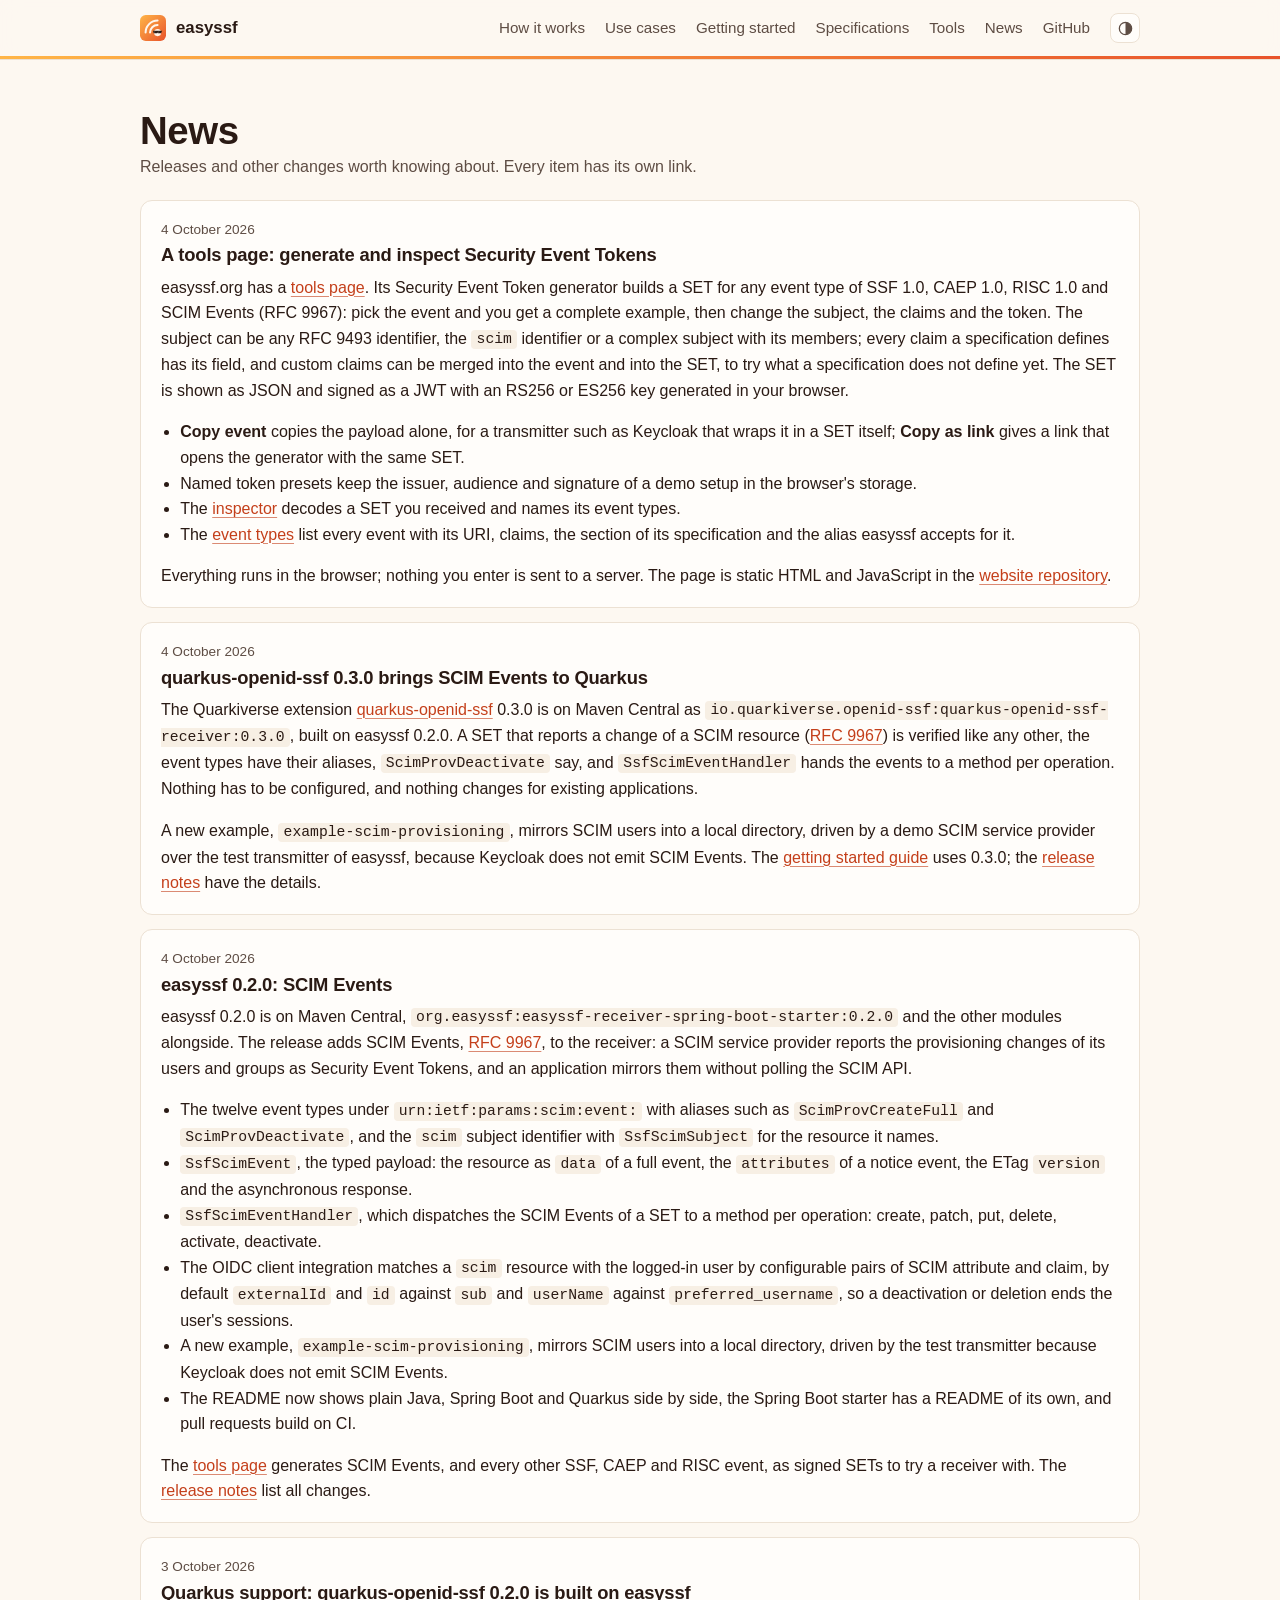
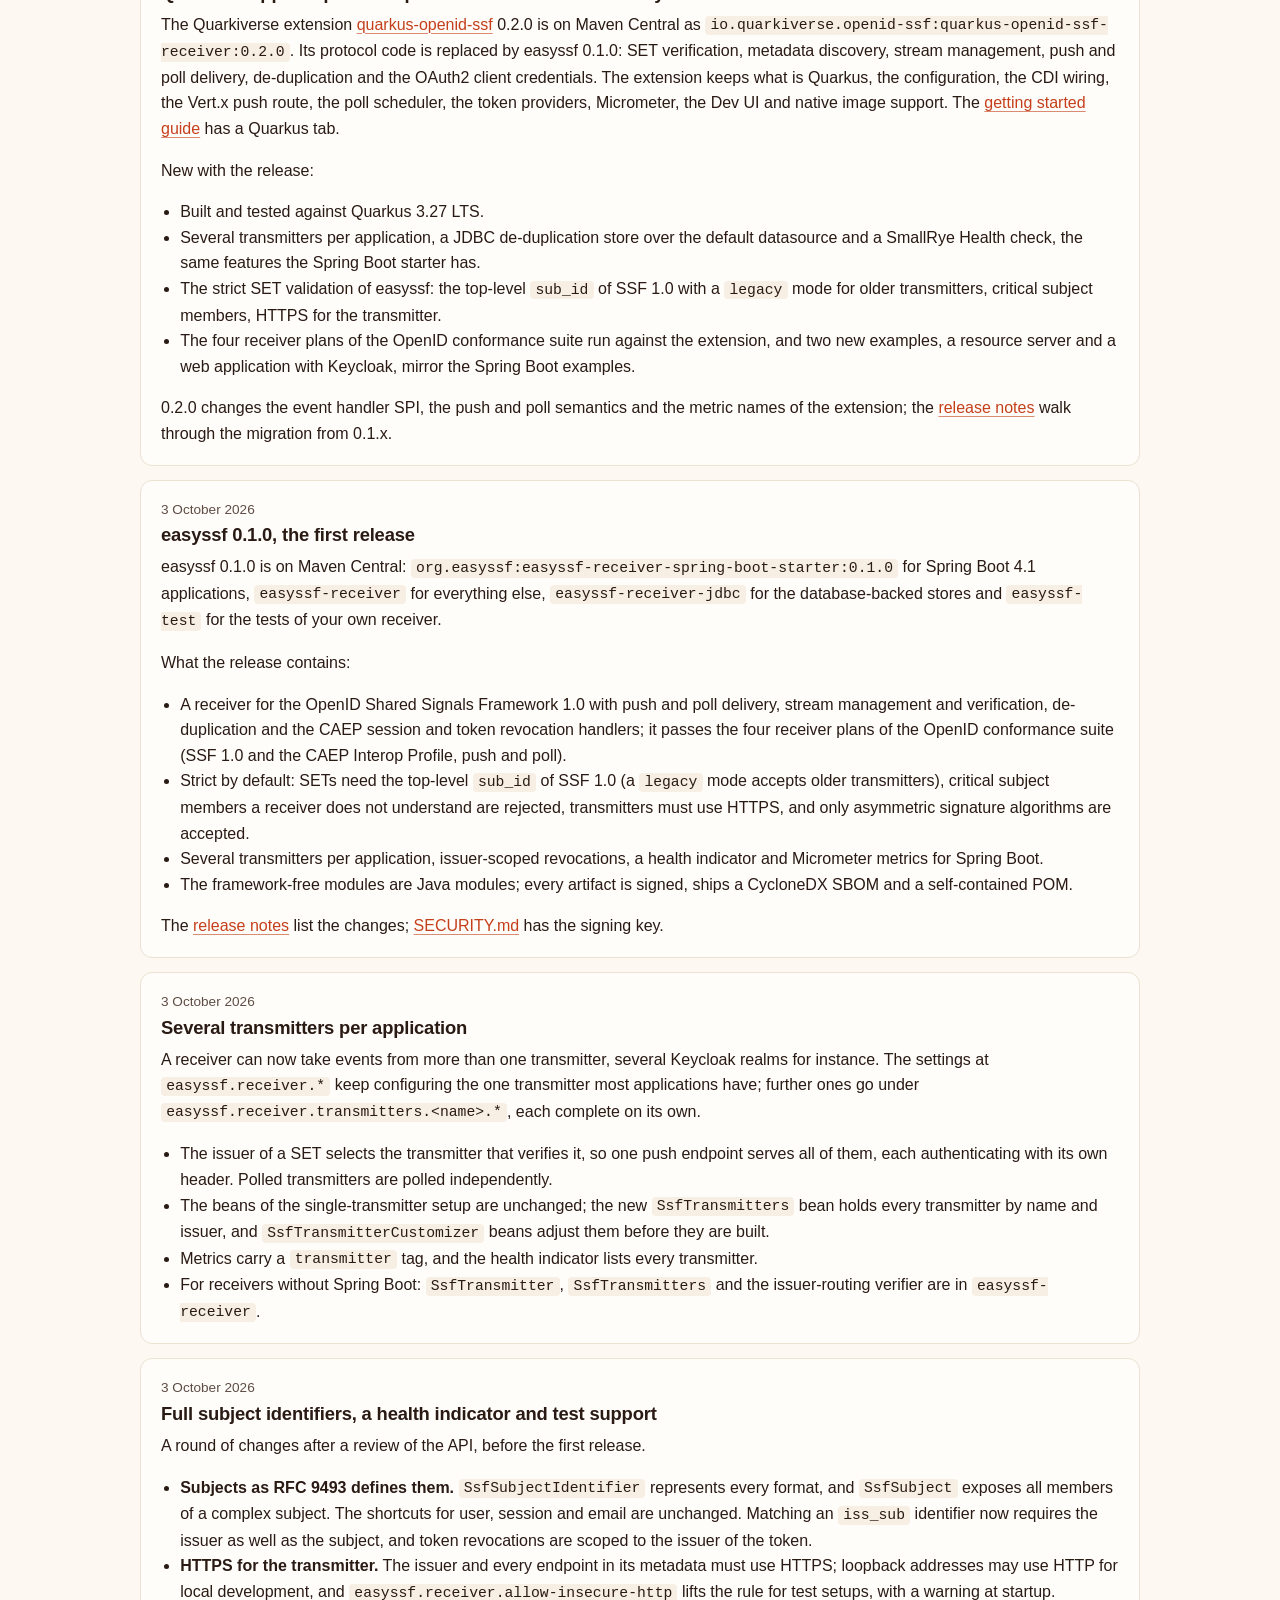
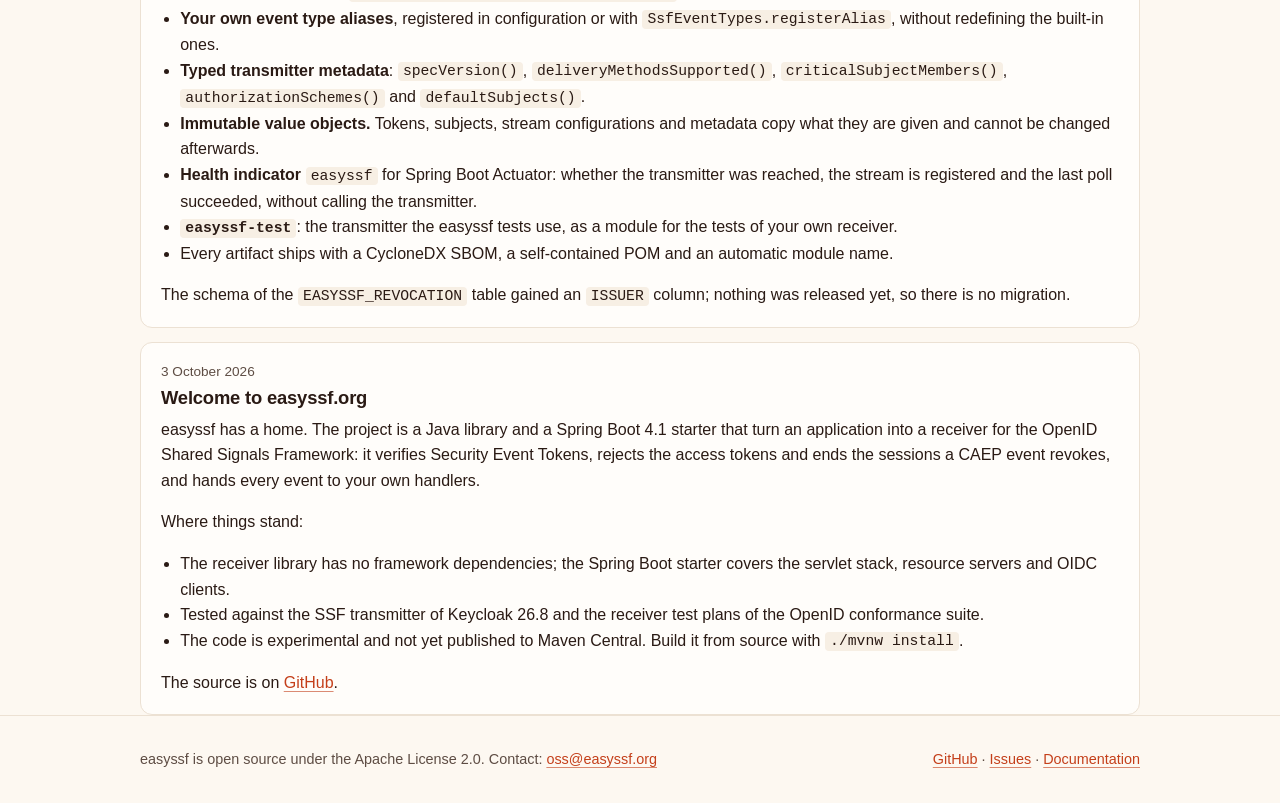
==== news.html @ f4b50479 "Switch to the new logo The logo and the social media card have their sources in img/; the favicon, t" ====
<!doctype html>
<html lang="en">
<head>
<meta charset="utf-8">
<meta name="viewport" content="width=device-width, initial-scale=1, viewport-fit=cover">
<title>News · easyssf</title>
<meta name="description" content="Releases and other news of easyssf, the Shared Signals Framework library for Java.">
<link rel="icon" href="easyssf-icon.svg" type="image/svg+xml">
<link rel="apple-touch-icon" href="apple-touch-icon.png">
<link rel="canonical" href="https://easyssf.org/news.html">
<meta name="robots" content="index, follow">
<meta name="theme-color" content="#fdf8f1" media="(prefers-color-scheme: light)">
<meta name="theme-color" content="#171210" media="(prefers-color-scheme: dark)">
<meta property="og:site_name" content="easyssf">
<meta property="og:title" content="News · easyssf">
<meta property="og:description" content="Releases and other news of easyssf, the Shared Signals Framework library for Java.">
<meta property="og:url" content="https://easyssf.org/news.html">
<meta property="og:type" content="website">
<meta property="og:image" content="https://easyssf.org/og-image.png">
<meta property="og:image:width" content="1200">
<meta property="og:image:height" content="630">
<meta name="twitter:card" content="summary_large_image">
<meta name="twitter:image" content="https://easyssf.org/og-image.png">
<link rel="stylesheet" href="site.css">
<script>/* the chosen theme, before the first paint */try{var t=localStorage.getItem('easyssf.theme');if(t==='light'||t==='dark'){document.documentElement.setAttribute('data-theme',t);}}catch(e){}</script>
</head>
<body>

<header class="site">
  <div class="wrap">
    <a class="brand" href="index.html" aria-label="easyssf">
      <img src="easyssf-icon.svg" alt="" width="26" height="26">
      easyssf
    </a>
    <nav class="top">
      <a href="index.html#how">How it works</a>
      <a href="index.html#usecases" class="hide-xs">Use cases</a>
      <a href="index.html#start" class="hide-xs">Getting started</a>
      <a href="index.html#specs" class="hide-sm">Specifications</a>
      <a href="tools.html">Tools</a>
      <a href="news.html">News</a>
      <a href="https://github.com/easyssf/easyssf">GitHub</a>
      <button type="button" class="theme-toggle" data-theme-toggle aria-label="Theme: follows the system" title="Theme: follows the system">
        <svg class="icon-auto" viewBox="0 0 20 20" aria-hidden="true"><circle cx="10" cy="10" r="7.25" fill="none" stroke="currentColor" stroke-width="1.5"/><path d="M10 2.75a7.25 7.25 0 0 1 0 14.5z" fill="currentColor"/></svg>
        <svg class="icon-sun" viewBox="0 0 20 20" aria-hidden="true"><circle cx="10" cy="10" r="3.75" fill="none" stroke="currentColor" stroke-width="1.5"/><path d="M10 1.5v2.5M10 16v2.5M1.5 10H4M16 10h2.5M4 4l1.8 1.8M14.2 14.2 16 16M4 16l1.8-1.8M14.2 5.8 16 4" fill="none" stroke="currentColor" stroke-width="1.5" stroke-linecap="round"/></svg>
        <svg class="icon-moon" viewBox="0 0 20 20" aria-hidden="true"><path d="M16.5 12.2A7 7 0 0 1 7.8 3.5a7 7 0 1 0 8.7 8.7z" fill="none" stroke="currentColor" stroke-width="1.5" stroke-linejoin="round"/></svg>
      </button>
    </nav>
  </div>
</header>

<main id="top">
  <div class="wrap page-title">
    <h1>News</h1>
    <p class="muted">Releases and other changes worth knowing about. Every item has its own link.</p>
  </div>
  <div class="wrap">
    <div class="news-list" data-news="news.json" data-heading="h2">
      <p class="muted">The news could not be loaded.</p>
    </div>
  </div>
</main>

<footer>
  <div class="wrap">
    <span>easyssf is open source under the Apache License 2.0. Contact: <a href="mailto:oss@easyssf.org">oss@easyssf.org</a></span>
    <span>
      <a href="https://github.com/easyssf/easyssf">GitHub</a> ·
      <a href="https://github.com/easyssf/easyssf/issues">Issues</a> ·
      <a href="https://github.com/easyssf/easyssf#readme">Documentation</a>
    </span>
  </div>
</footer>

<script src="site.js"></script>
<script src="news.js"></script>
</body>
</html>
---- site.css ----
:root {
  color-scheme: light;
  --bg: #fdf8f1;
  --bg-raised: #fffdfa;
  --bg-code: #f7efe4;
  --fg: #2a1a14;
  --fg-muted: #5e4d44;
  --line: #ece1d3;
  --accent: #c43f1a;
  --accent-fg: #ffffff;
  --accent-strong: #c43f1a;
  --accent-strong-fg: #ffffff;
  --accent-soft: #fde8d8;
  --brand-start: #FFB547;
  --brand-end: #E8532B;
  --brand-fg: #2a1a14;
  --warn-soft: #fff0c7;
  --warn-fg: #6b4a00;
  --shadow: 0 1px 2px rgba(42,26,20,.06), 0 8px 24px rgba(42,26,20,.07);
  --code-k: #a4321a;
  --code-s: #1f6f43;
  --code-t: #1f4e8c;
  --code-a: #7a4b00;
  --code-n: #6b2fa0;
}
@media (prefers-color-scheme: dark) {
  :root:not([data-theme="light"]) {
    color-scheme: dark;
    --bg: #171210;
    --bg-raised: #211a16;
    --bg-code: #110d0b;
    --fg: #f4eae0;
    --fg-muted: #c4b5a8;
    --line: #352920;
    --accent: #ffb547;
    --accent-fg: #2a1a14;
  --accent-strong: #c43f1a;
  --accent-strong-fg: #ffffff;
    --accent-soft: #3b2415;
    --brand-start: #FFB547;
    --brand-end: #E8532B;
    --brand-fg: #2a1a14;
    --warn-soft: #3a2a0c;
    --warn-fg: #f5cf7a;
    --shadow: 0 1px 2px rgba(0,0,0,.45), 0 8px 24px rgba(0,0,0,.4);
    --code-k: #ffb547;
    --code-s: #8fd19e;
    --code-t: #8ab4f8;
    --code-a: #f5cf7a;
    --code-n: #c9a0ff;
  }
}
:root[data-theme="dark"] {
  color-scheme: dark;
  --bg: #171210;
  --bg-raised: #211a16;
  --bg-code: #110d0b;
  --fg: #f4eae0;
  --fg-muted: #c4b5a8;
  --line: #352920;
  --accent: #ffb547;
  --accent-fg: #2a1a14;
  --accent-strong: #c43f1a;
  --accent-strong-fg: #ffffff;
  --accent-soft: #3b2415;
  --brand-start: #FFB547;
  --brand-end: #E8532B;
  --brand-fg: #2a1a14;
  --warn-soft: #3a2a0c;
  --warn-fg: #f5cf7a;
  --shadow: 0 1px 2px rgba(0,0,0,.45), 0 8px 24px rgba(0,0,0,.4);
  --code-k: #ffb547;
  --code-s: #8fd19e;
  --code-t: #8ab4f8;
  --code-a: #f5cf7a;
  --code-n: #c9a0ff;
}

* { box-sizing: border-box; }
html { scroll-behavior: smooth; }
body {
  margin: 0;
  background: var(--bg);
  color: var(--fg);
  font: 1rem/1.6 ui-sans-serif, -apple-system, "Segoe UI", Roboto, "Helvetica Neue", Arial, sans-serif;
  -webkit-font-smoothing: antialiased;
}
a { color: var(--accent); text-decoration: none; }
a:hover { text-decoration: underline; }
p a, li a, td a, .note a, footer a { text-decoration: underline; text-decoration-thickness: 1px; text-underline-offset: .18em; text-decoration-color: color-mix(in srgb, var(--accent) 60%, transparent); }
p a:hover, li a:hover, td a:hover, footer a:hover { text-decoration-color: currentColor; }
code, pre { font-family: ui-monospace, SFMono-Regular, Menlo, Consolas, "Liberation Mono", monospace; font-size: .92em; }
code { background: var(--bg-code); padding: .1em .35em; border-radius: 4px; }
pre {
  background: var(--bg-code);
  border: 1px solid var(--line);
  border-radius: 8px;
  padding: 14px 16px;
  overflow-x: auto;
  line-height: 1.5;
  margin: 0;
}
pre code { background: none; padding: 0; font-size: .88rem; }
/* syntax highlighting tokens, see site.js */
.tok-k { color: var(--code-k); font-weight: 600; }
.tok-s { color: var(--code-s); }
.tok-c { color: var(--fg-muted); font-style: italic; }
.tok-t { color: var(--code-t); }
.tok-a, .tok-v { color: var(--code-a); }
.tok-p { color: var(--code-t); }
.tok-n { color: var(--code-n); }
h1, h2, h3 { line-height: 1.2; letter-spacing: -.01em; margin: 0; }
h2 { font-size: 1.6rem; margin-bottom: .75rem; }
h3 { font-size: 1.05rem; margin-bottom: .35rem; }
p { margin: 0 0 1rem; }
.muted { color: var(--fg-muted); }
.wrap { max-width: 1040px; margin: 0 auto; padding-inline: 20px; }
/* wide screens: a wider column for the diagram, tables, code and the tools; prose keeps its measure
   through the max-width in ch of the paragraphs, and from 1800px the type grows a step */
@media (min-width: 1400px) { .wrap { max-width: 1240px; } }
@media (min-width: 1800px) { html { font-size: 17px; } .wrap { max-width: 1360px; } }

/* header */
header.site {
  position: sticky; top: env(safe-area-inset-top, 0px);
  background: color-mix(in srgb, var(--bg) 88%, transparent);
  backdrop-filter: blur(10px);
  border-bottom: 1px solid var(--line);
  z-index: 10;
}
header.site::after {
  content: ""; display: block; height: 3px;
  background: linear-gradient(90deg, var(--brand-start), var(--brand-end));
}
header.site .wrap { display: flex; align-items: center; justify-content: space-between; gap: 16px; height: 56px; }
.brand { display: flex; align-items: center; gap: 10px; font-weight: 700; color: var(--fg); font-size: 1.05rem; }
.brand:hover { text-decoration: none; }
.brand img { width: 26px; height: 26px; }
nav.top { display: flex; gap: 20px; font-size: .95rem; }
nav.top a { color: var(--fg-muted); white-space: nowrap; }
nav.top a:hover { color: var(--fg); text-decoration: none; }
/* below 780px the links no longer fit next to the brand: the header wraps into two rows */
@media (max-width: 780px) {
  header.site .wrap { height: auto; flex-wrap: wrap; padding-block: 10px; row-gap: 6px; }
  nav.top { gap: 14px; font-size: .9rem; flex-wrap: wrap; }
}
@media (max-width: 640px) { nav.top a.hide-sm { display: none; } }
nav.top { align-items: center; }
.theme-toggle {
  appearance: none; display: inline-flex; align-items: center; justify-content: center;
  width: 30px; height: 30px; padding: 0; border-radius: 8px; cursor: pointer;
  border: 1px solid var(--line); background: var(--bg-raised); color: var(--fg-muted);
}
.theme-toggle:hover { color: var(--fg); border-color: var(--fg-muted); }
.theme-toggle:focus-visible { outline: 2px solid var(--accent); outline-offset: 2px; }
.theme-toggle svg { width: 17px; height: 17px; display: none; }
.theme-toggle .icon-auto { display: block; }
:root[data-theme="light"] .theme-toggle .icon-auto, :root[data-theme="dark"] .theme-toggle .icon-auto { display: none; }
:root[data-theme="light"] .theme-toggle .icon-sun { display: block; }
:root[data-theme="dark"] .theme-toggle .icon-moon { display: block; }
@media (max-width: 480px) { nav.top a.hide-xs { display: none; } }

/* hero */
.hero { padding-block: 72px 56px; display: grid; grid-template-columns: minmax(0, 1fr); gap: 40px; align-items: center; }
@media (min-width: 900px) { .hero { grid-template-columns: minmax(0, 1fr) 360px; } }
@media (min-width: 1400px) { .hero { grid-template-columns: minmax(0, 1fr) 440px; gap: 64px; } }
.hero-art { display: none; }
@media (min-width: 900px) { .hero-art { display: block; } }
.hero-art svg { display: block; width: 100%; height: auto; overflow: visible; font-family: inherit; }
.hero-art .node rect { fill: var(--bg-raised); stroke: var(--line); stroke-width: 1.2; }
.hero-art .node.receiver rect { fill: var(--accent-soft); stroke: var(--accent); }
.hero-art text { fill: var(--fg); font-size: 12px; text-anchor: middle; }
.hero-art text.title { font-weight: 700; }
.hero-art text.small { fill: var(--fg-muted); font-size: 10px; }
.hero-art .wire { fill: none; stroke: var(--line); stroke-width: 1.4; }
.hero-art .ring { fill: none; stroke: var(--accent); stroke-width: 1.2; opacity: 0; transform-box: fill-box; transform-origin: center; }
.hero-art .token { fill: var(--accent); offset-rotate: 0deg; opacity: .9; offset-distance: 50%; }
.hero-art .token.in { offset-path: path("M112,140 L152,140"); }
.hero-art .token.out-1 { offset-path: path("M248,140 C266,140 266,46 284,46"); }
.hero-art .token.out-2 { offset-path: path("M248,140 L284,140"); }
.hero-art .token.out-3 { offset-path: path("M248,140 C266,140 266,234 284,234"); }
/* one signal every four seconds: rings leave the transmitter, a token travels to the receiver,
   which lights up and hands it on to the three targets */
@keyframes hero-ring { 0% { transform: scale(.4); opacity: .55; } 70% { opacity: 0; } 100% { transform: scale(1.5); opacity: 0; } }
@keyframes hero-travel { 0% { offset-distance: 0%; opacity: 0; } 8% { opacity: .9; } 40% { offset-distance: 100%; opacity: .9; } 46%, 100% { offset-distance: 100%; opacity: 0; } }
@keyframes hero-receive { 0%, 36% { stroke-width: 1.2; filter: none; } 46% { stroke-width: 2.2; filter: drop-shadow(0 0 6px var(--accent)); } 70%, 100% { stroke-width: 1.2; filter: none; } }
.hero-art .ring { animation: hero-ring 4s ease-out infinite; }
.hero-art .ring:nth-child(2) { animation-delay: .5s; }
.hero-art .ring:nth-child(3) { animation-delay: 1s; }
.hero-art .token.in { animation: hero-travel 4s ease-in-out infinite; animation-delay: .6s; }
.hero-art .token.out { animation: hero-travel 4s ease-in-out infinite; animation-delay: 2.4s; }
.hero-art .token.out-2 { animation-delay: 2.5s; }
.hero-art .token.out-3 { animation-delay: 2.6s; }
.hero-art .node.receiver rect { animation: hero-receive 4s ease-in-out infinite; animation-delay: .6s; }
/* no motion when the user asked for none: the picture stays, the tokens rest mid-way */
@media (prefers-reduced-motion: reduce) {
  .hero-art .ring, .hero-art .token.in, .hero-art .token.out, .hero-art .node.receiver rect { animation: none; }
  .hero-art .ring { opacity: .25; transform: scale(1); }
  .hero-art .ring:nth-child(2) { transform: scale(.75); }
  .hero-art .ring:nth-child(3) { display: none; }
}
.hero h1 { font-size: clamp(2rem, 5vw, 3rem); max-width: 26ch; }
.hero .lead { font-size: 1.2rem; max-width: 60ch; color: var(--fg-muted); margin-top: 18px; }
.badges { display: flex; flex-wrap: wrap; gap: 8px; margin-top: 18px; }
.badge { font-size: .8rem; padding: 3px 10px; border-radius: 999px; background: var(--accent-soft); color: var(--fg); border: 1px solid transparent; }
.badge.warn { background: var(--accent-strong); color: var(--accent-strong-fg); font-weight: 600; }
.cta { display: flex; flex-wrap: wrap; gap: 12px; margin-top: 28px; }
.btn {
  display: inline-flex; align-items: center; gap: 8px;
  padding: 10px 18px; border-radius: 8px; font-weight: 600; font-size: .95rem;
  border: 1px solid var(--line); background: var(--bg-raised); color: var(--fg);
}
.btn:hover { text-decoration: none; border-color: var(--fg-muted); }
.btn.primary { background: var(--accent-strong); color: var(--accent-strong-fg); border-color: var(--accent-strong); }
.btn.primary:hover { filter: brightness(1.07); }
.btn svg { width: 18px; height: 18px; }

/* --header-h is the height of the sticky header, kept current by site.js, so that a link to a
   section lands below the header whether it is one row or two */
section { padding-block: 48px; border-top: 1px solid var(--line); scroll-margin-top: var(--header-h, 56px); }
article.news { scroll-margin-top: calc(var(--header-h, 56px) + 16px); }
section:first-of-type { border-top: 0; }

/* diagram */
.diagram { margin-top: 20px; background: var(--bg-raised); border: 1px solid var(--line); border-radius: 12px; padding: 20px; box-shadow: var(--shadow); overflow-x: auto; }
.diagram svg { display: block; width: 100%; min-width: 640px; max-width: 1100px; margin-inline: auto; height: auto; font-family: inherit; }
.diagram .box { fill: var(--bg); stroke: var(--line); stroke-width: 1.2; }
.diagram .box.accent { fill: var(--accent-soft); stroke: var(--accent); }
.diagram .box.app { fill: var(--bg-raised); stroke: var(--fg-muted); stroke-dasharray: 6 4; }
.diagram text { fill: var(--fg); font-size: 13px; }
.diagram text.small { fill: var(--fg-muted); font-size: 11.5px; }
.diagram text.title { font-weight: 700; font-size: 14px; }
/* the arrowheads are referenced by attributes in the SVG itself: a url(#id) in an external stylesheet
   is not resolved against the page by every browser */
.diagram .arrow { stroke: var(--fg-muted); stroke-width: 1.4; fill: none; }
.diagram .arrow.accent { stroke: var(--accent); }
.diagram marker path { fill: var(--fg-muted); }
.diagram marker path.accent { fill: var(--accent); }
.diagram .cycle { fill: none; stroke: var(--fg-muted); stroke-width: 1.4; }
.diagram .set rect { fill: var(--bg-raised); stroke: var(--accent); stroke-width: 1.2; }
.diagram .set text { font-size: 11px; font-weight: 700; fill: var(--accent); }
.diagram .set .seal { fill: none; stroke: var(--accent); stroke-width: 1.2; stroke-linecap: round; }

/* use cases: a small diagram per card, drawn like the main one */
.grid.usecases { grid-template-columns: repeat(auto-fit, minmax(min(420px, 100%), 1fr)); }
.usecase svg { display: block; width: 100%; max-width: 460px; height: auto; margin: 12px auto 14px; font-family: inherit; overflow: visible; }
.usecase .box { fill: var(--bg); stroke: var(--line); stroke-width: 1.2; }
.usecase .box.accent { fill: var(--accent-soft); stroke: var(--accent); }
.usecase text { fill: var(--fg); font-size: 12px; text-anchor: middle; }
.usecase text.title { font-weight: 700; }
.usecase text.small { fill: var(--fg-muted); font-size: 10.5px; }
.usecase .arrow { fill: none; stroke: var(--fg-muted); stroke-width: 1.4; }
.usecase .arrow.accent { stroke: var(--accent); }
.usecase p { margin-bottom: 10px; }
.usecase .examples-links { margin: 0; font-size: .9rem; }

/* grids and cards */
.grid { display: grid; gap: 16px; grid-template-columns: repeat(auto-fit, minmax(260px, 1fr)); margin-top: 20px; }
.grid > *, .two > * { min-width: 0; }
.card { background: var(--bg-raised); border: 1px solid var(--line); border-radius: 12px; padding: 18px 20px; }
.card p { margin: 0; color: var(--fg-muted); font-size: .95rem; }
.card .rfc { display: inline-block; font-size: .75rem; color: var(--fg-muted); margin-left: 6px; font-weight: 400; }

.two { display: grid; gap: 20px; grid-template-columns: 1fr 1fr; margin-top: 20px; }
@media (max-width: 760px) { .two { grid-template-columns: 1fr; } }
.step { counter-increment: step; }
.step h3::before { content: counter(step) ". "; color: var(--accent); }
.steps { counter-reset: step; }

table { width: 100%; min-width: 680px; border-collapse: collapse; margin-top: 20px; font-size: .95rem; }
th, td { text-align: left; padding: 10px 12px; border-bottom: 1px solid var(--line); vertical-align: top; }
th { font-weight: 600; color: var(--fg-muted); font-size: .85rem; text-transform: uppercase; letter-spacing: .04em; }
td code { white-space: nowrap; }
th:nth-child(2), td:nth-child(2) { min-width: 34ch; }
.table-wrap { overflow-x: auto; }

.note { background: var(--warn-soft); color: var(--warn-fg); border-radius: 8px; padding: 12px 16px; font-size: .95rem; margin-top: 16px; }
.note a { color: inherit; text-decoration: underline; }

footer { border-top: 1px solid var(--line); padding-block: 32px; color: var(--fg-muted); font-size: .9rem; }
footer .wrap { display: flex; flex-wrap: wrap; gap: 12px 28px; justify-content: space-between; }

/* news */
.news-list { display: grid; gap: 14px; margin-top: 20px; }
article.news { background: var(--bg-raised); border: 1px solid var(--line); border-radius: 12px; padding: 18px 20px; }
article.news time { display: block; font-size: .85rem; color: var(--fg-muted); margin-bottom: 4px; }
article.news h2, article.news h3 { font-size: 1.15rem; margin-bottom: .5rem; }
article.news h2 a, article.news h3 a { color: inherit; }
article.news h2 a:hover, article.news h3 a:hover { color: var(--accent); text-decoration: none; }
article.news .body > :last-child { margin-bottom: 0; }
article.news .body ul { padding-left: 1.2rem; margin: 0 0 1rem; }
article.news .body pre { margin: 0 0 1rem; }
.news-more { margin-top: 16px; }
.page-title { padding-block: 48px 0; }
.page-title h1 { font-size: clamp(1.8rem, 4vw, 2.4rem); }
.page-title .note { margin-top: 4px; }

/* framework switch of the getting started section */
.switch { display: inline-flex; gap: 4px; padding: 4px; margin: 4px 0 20px; background: var(--bg-code); border: 1px solid var(--line); border-radius: 10px; }
.switch [role="tab"] {
  appearance: none; border: 0; cursor: pointer;
  padding: 7px 16px; border-radius: 7px;
  background: transparent; color: var(--fg-muted);
  font: inherit; font-size: .95rem; font-weight: 600;
}
.switch [role="tab"]:hover { color: var(--fg); }
.switch [role="tab"][aria-selected="true"] { background: var(--bg-raised); color: var(--fg); box-shadow: 0 1px 2px rgba(42,26,20,.12); }
.switch [role="tab"]:focus-visible { outline: 2px solid var(--accent); outline-offset: 2px; }
.framework > .muted:first-child { margin-bottom: 0; }
.framework .two { margin-top: 16px; }
.examples { margin: 0; padding-left: 1.2rem; color: var(--fg-muted); font-size: .95rem; }
.examples li { margin-bottom: 4px; }

/* tools page: the SET generator and inspector */
.tool { display: grid; gap: 12px; grid-template-columns: minmax(280px, var(--form-w, 1fr)) 14px minmax(320px, 1fr); margin-top: 20px; align-items: start; }
@media (max-width: 900px) { .tool { grid-template-columns: 1fr; gap: 24px; } .tool-splitter { display: none; } }
/* the divider between form and output: drag it, or focus it and use the arrow keys */
.tool-splitter { align-self: stretch; cursor: col-resize; border-radius: 7px; position: relative; touch-action: none; }
.tool-splitter::before { content: ""; position: absolute; top: 0; bottom: 0; left: 6px; width: 2px; border-radius: 1px; background: var(--line); transition: background .15s; }
.tool-splitter:hover::before, .tool-splitter.dragging::before, .tool-splitter:focus-visible::before { background: var(--accent); }
.tool-splitter:focus-visible { outline: none; }
.tool.dragging, .tool.dragging * { user-select: none; cursor: col-resize; }
.tool-output { position: sticky; top: 72px; }
@media (max-width: 900px) { .tool-output { position: static; } }
.tool fieldset { border: 1px solid var(--line); border-radius: 12px; background: var(--bg-raised); padding: 14px 18px 18px; margin: 0 0 16px; min-width: 0; }
.tool legend { font-weight: 700; padding: 0 6px; font-size: 1.05rem; }
.tool .switch { margin: 2px 0 14px; }
.field { margin-top: 12px; min-width: 0; }
.field > label, .field > .label { display: block; font-size: .85rem; font-weight: 600; color: var(--fg-muted); margin-bottom: 4px; }
.field .req { color: var(--accent); margin-left: 2px; }
.field .hint { display: block; font-size: .8rem; color: var(--fg-muted); margin-top: 4px; }
.field .hint code { font-size: .85em; }
.field-row { display: grid; gap: 12px; grid-template-columns: 1fr 1fr; }
@media (max-width: 520px) { .field-row { grid-template-columns: 1fr; } }
.field input[type="text"], .field input[type="number"], .field select, .field textarea {
  width: 100%; padding: 7px 10px; border-radius: 6px; border: 1px solid var(--line);
  background: var(--bg); color: var(--fg); font: inherit; font-size: .95rem;
}
.field textarea, .field input.mono { font-family: ui-monospace, SFMono-Regular, Menlo, Consolas, "Liberation Mono", monospace; font-size: .85rem; }
.field textarea { min-height: 7em; resize: vertical; line-height: 1.45; }
.field input:focus-visible, .field select:focus-visible, .field textarea:focus-visible, .tool button:focus-visible { outline: 2px solid var(--accent); outline-offset: 1px; }
.field .with-btn { display: flex; gap: 8px; }
.field .with-btn > :first-child { flex: 1; min-width: 0; }
.field.check label { display: flex; align-items: center; gap: 8px; font-weight: 500; color: var(--fg); font-size: .95rem; cursor: pointer; }
.field.check input { accent-color: var(--accent-strong); width: 16px; height: 16px; margin: 0; }
.field.invalid input, .field.invalid select, .field.invalid textarea { border-color: var(--accent-strong); }
.btn.small { padding: 6px 12px; font-size: .85rem; font-weight: 600; cursor: pointer; font-family: inherit; }
.member { border-top: 1px dashed var(--line); padding-top: 10px; margin-top: 12px; }
.member .field.check { margin-top: 0; }
.member-fields { padding-left: 24px; }
.event-info { font-size: .9rem; color: var(--fg-muted); margin: 8px 0 0; }
.event-info code { font-size: .85em; }

.out-panel { position: relative; }
/* the output panes start at most 60vh tall and can be dragged taller or shorter by their corner */
.out-panel pre { min-height: 8em; max-height: 85vh; height: auto; overflow: auto; resize: vertical; white-space: pre-wrap; overflow-wrap: anywhere; }
.out-panel pre code { white-space: inherit; }
.out-panel .copy { position: absolute; top: 8px; right: 8px; display: flex; gap: 6px; }
.out-panel button[data-copied] { color: var(--accent); border-color: var(--accent); }
.out-panel .after { font-size: .9rem; color: var(--fg-muted); margin-top: 12px; }
.out-panel .after > :last-child { margin-bottom: 0; }
.out-panel details { margin-top: 12px; }
.out-panel summary { cursor: pointer; font-size: .9rem; color: var(--fg-muted); }
.out-panel details pre { margin-top: 8px; }
.tool .note { margin-top: 0; margin-bottom: 16px; }
.tool .note:empty { display: none; }
.tool .note ul { margin: 0; padding-left: 1.2rem; }
.tool-actions { display: flex; flex-wrap: wrap; gap: 8px; margin-top: 4px; margin-bottom: 16px; }
.jwt .h { color: var(--accent-strong); }
.jwt .p { color: var(--accent); }
:root[data-theme="dark"] .jwt .h { color: #ff8a65; }
@media (prefers-color-scheme: dark) { :root:not([data-theme="light"]) .jwt .h { color: #ff8a65; } }
.summary { margin: 0 0 12px; display: grid; grid-template-columns: max-content 1fr; gap: 4px 14px; font-size: .92rem; }
.summary dt { color: var(--fg-muted); font-weight: 600; }
.summary dd { margin: 0; min-width: 0; overflow-wrap: anywhere; }
.summary dd code { font-size: .85em; }
/* the event type listing */
.event-profile { margin-top: 32px; }
.event-profile:first-child { margin-top: 20px; }
.event-profile h3 { font-size: 1.25rem; margin-bottom: .5rem; }
.event-profile h3 .rfc { display: inline-block; font-size: .8rem; font-weight: 400; margin-left: 10px; }
.event-profile > p { max-width: 70ch; }
.claims { margin: 0 0 12px; padding-left: 1.2rem; font-size: .92rem; }
.claims li { margin-bottom: 4px; }
.claims li > code { font-weight: 600; }
.req-badge { display: inline-block; font-size: .7rem; text-transform: uppercase; letter-spacing: .04em; color: var(--fg-muted); border: 1px solid var(--line); border-radius: 999px; padding: 0 7px; margin-left: 6px; vertical-align: middle; }
.req-badge.required { color: var(--accent-strong); border-color: color-mix(in srgb, var(--accent-strong) 50%, transparent); }
.claims .values { color: var(--fg-muted); }
details.event { background: var(--bg-raised); border: 1px solid var(--line); border-radius: 12px; margin-top: 10px; }
details.event summary { display: flex; flex-wrap: wrap; align-items: baseline; gap: 6px 12px; padding: 12px 18px; cursor: pointer; list-style: none; }
details.event summary::-webkit-details-marker { display: none; }
details.event summary::before { content: "+"; color: var(--accent); font-weight: 700; width: 1em; }
details.event[open] summary::before { content: "\2212"; }
details.event summary .title { font-weight: 700; font-size: 1.05rem; }
details.event summary .alias { font-size: .8rem; color: var(--fg-muted); }
details.event summary .spec { margin-left: auto; font-size: .85rem; color: var(--fg-muted); }
details.event summary .since { font-size: .75rem; font-weight: 600; color: var(--accent-strong); border: 1px solid color-mix(in srgb, var(--accent-strong) 50%, transparent); border-radius: 999px; padding: 0 8px; }
details.event summary:hover .title { color: var(--accent); }
details.event summary:focus-visible { outline: 2px solid var(--accent); outline-offset: -2px; border-radius: 12px; }
.event-body { padding: 0 18px 16px 18px; font-size: .95rem; border-top: 1px dashed var(--line); margin-top: 0; }
.event-body > p { margin: 12px 0 0; }
.event-body p.label { color: var(--fg-muted); font-size: .9rem; margin-bottom: 4px; }
.event-body .claims { margin-top: 4px; }
.event-body code { overflow-wrap: anywhere; }
.event-body .actions { margin-top: 14px; }
.tool details.extra { margin-top: 14px; }
.tool details.extra summary { cursor: pointer; font-size: .9rem; color: var(--fg-muted); font-weight: 600; }
.tool details.extra .field { margin-top: 8px; }

/* the tool switcher of the tools page */
.tools-switch { margin: 20px 0 0; scroll-margin-top: calc(var(--header-h, 56px) + 16px); }
.tools-switch [role="tab"] { padding: 9px 20px; font-size: 1rem; }
@media (max-width: 640px) { .tools-switch { display: flex; flex-wrap: wrap; } .tools-switch [role="tab"] { flex: 1 1 auto; padding: 8px 12px; font-size: .9rem; } }
section.tool-panel { border-top: 0; padding-top: 36px; }
.preset-bar { display: grid; gap: 12px; grid-template-columns: 1fr 1fr; padding-bottom: 12px; border-bottom: 1px dashed var(--line); }
@media (max-width: 520px) { .preset-bar { grid-template-columns: 1fr; } }
.preset-bar + .hint { padding-bottom: 4px; }
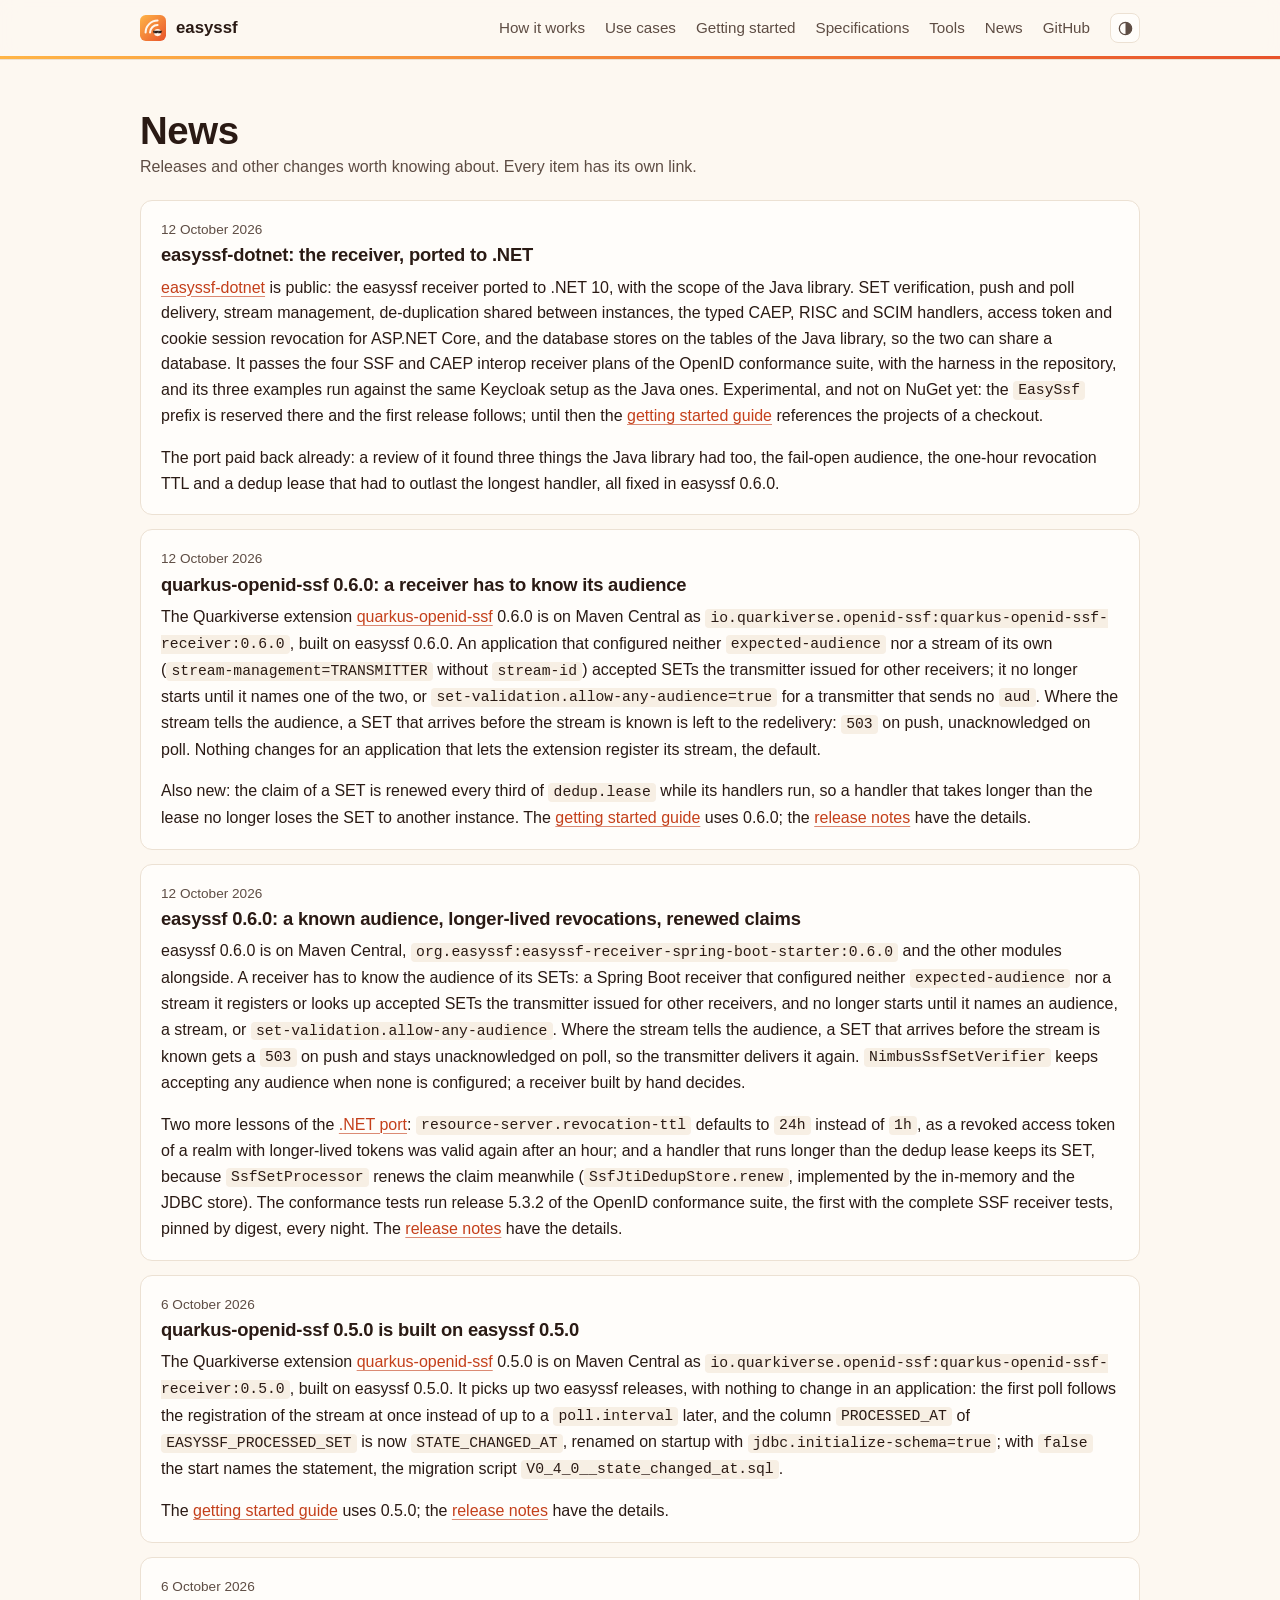
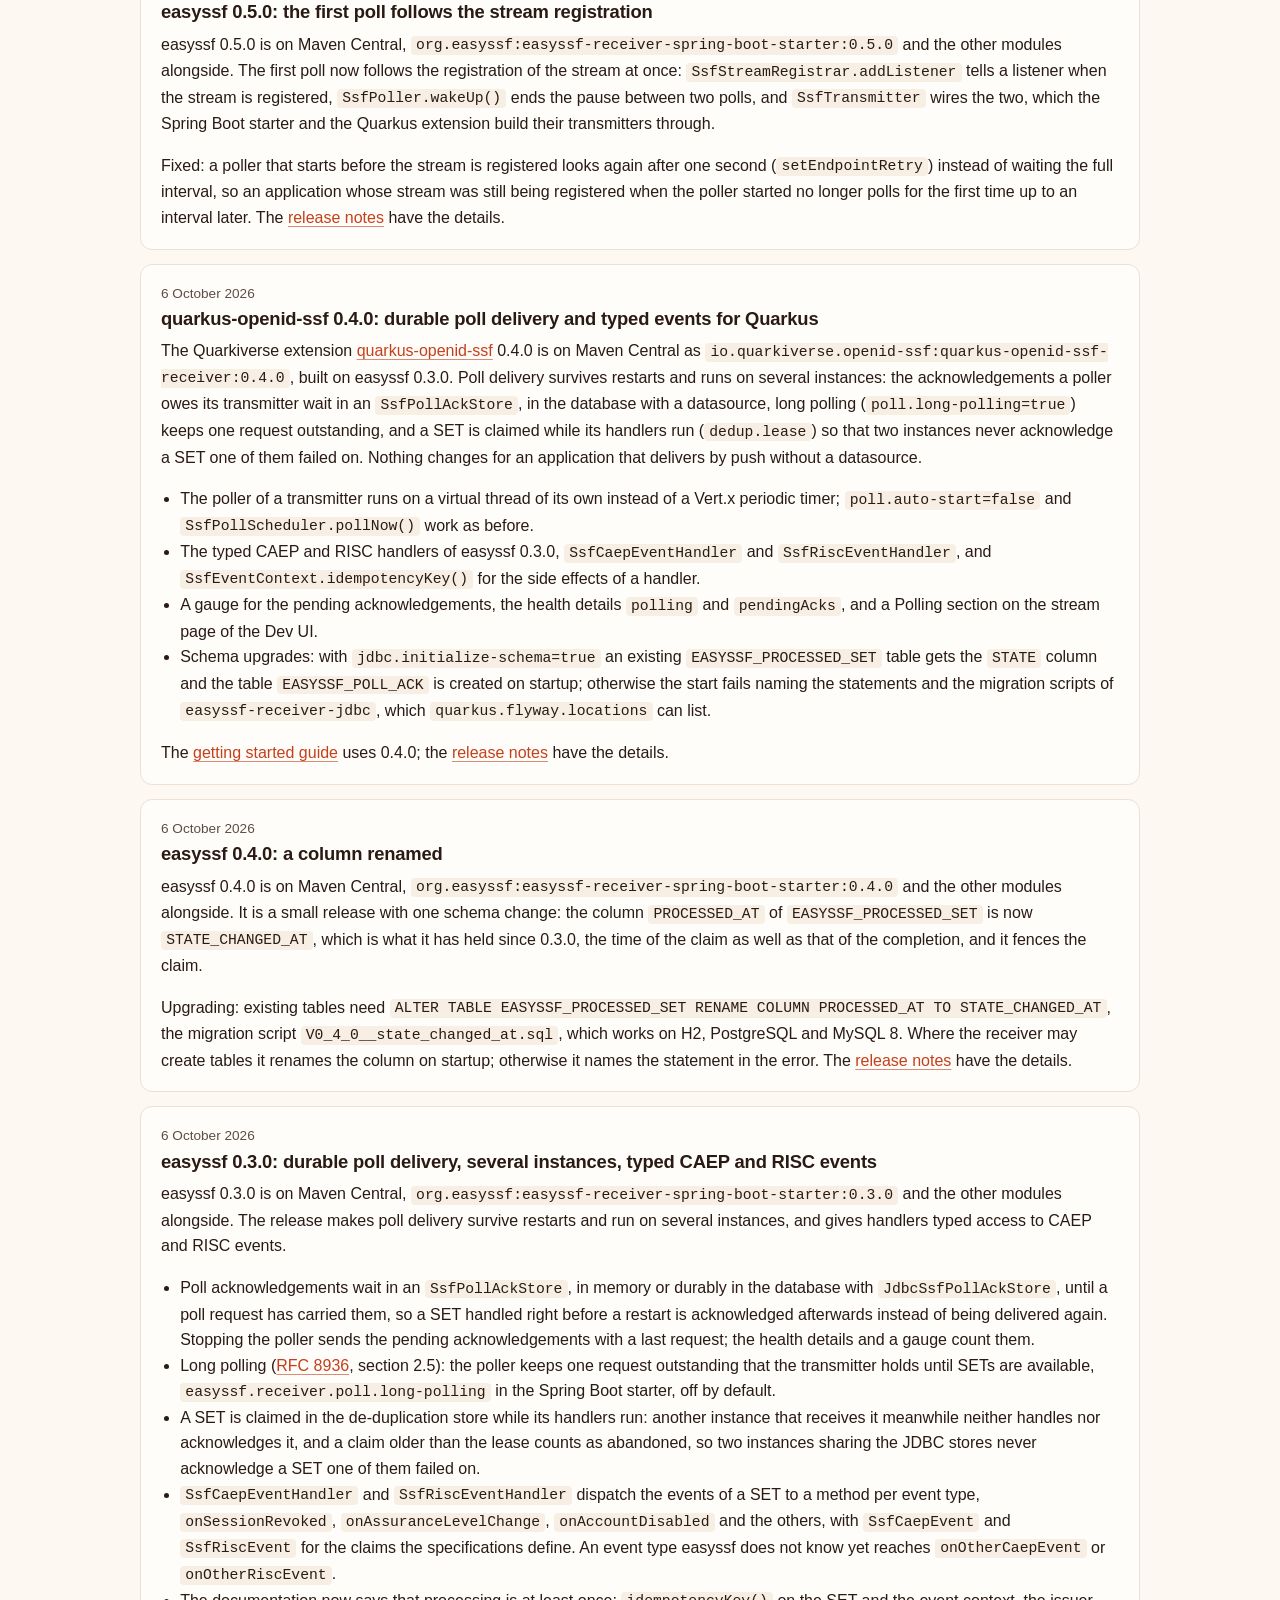
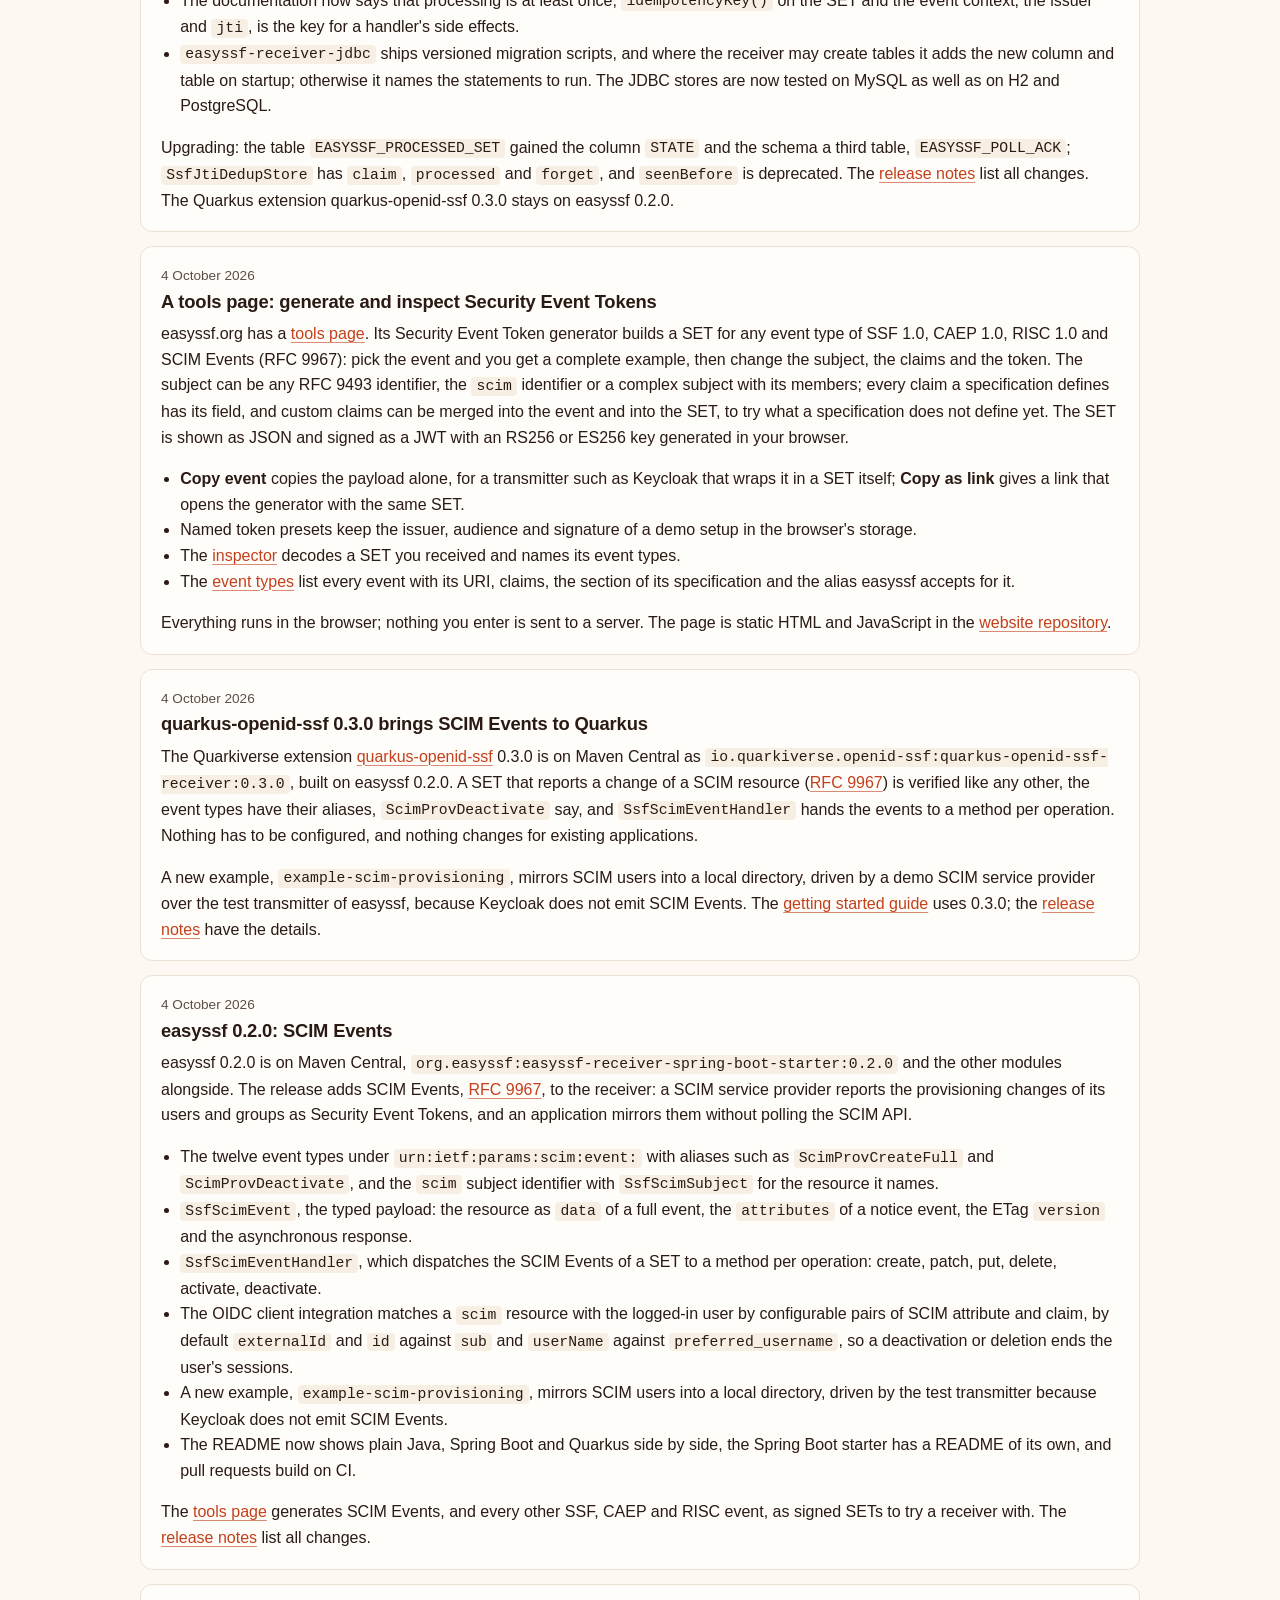
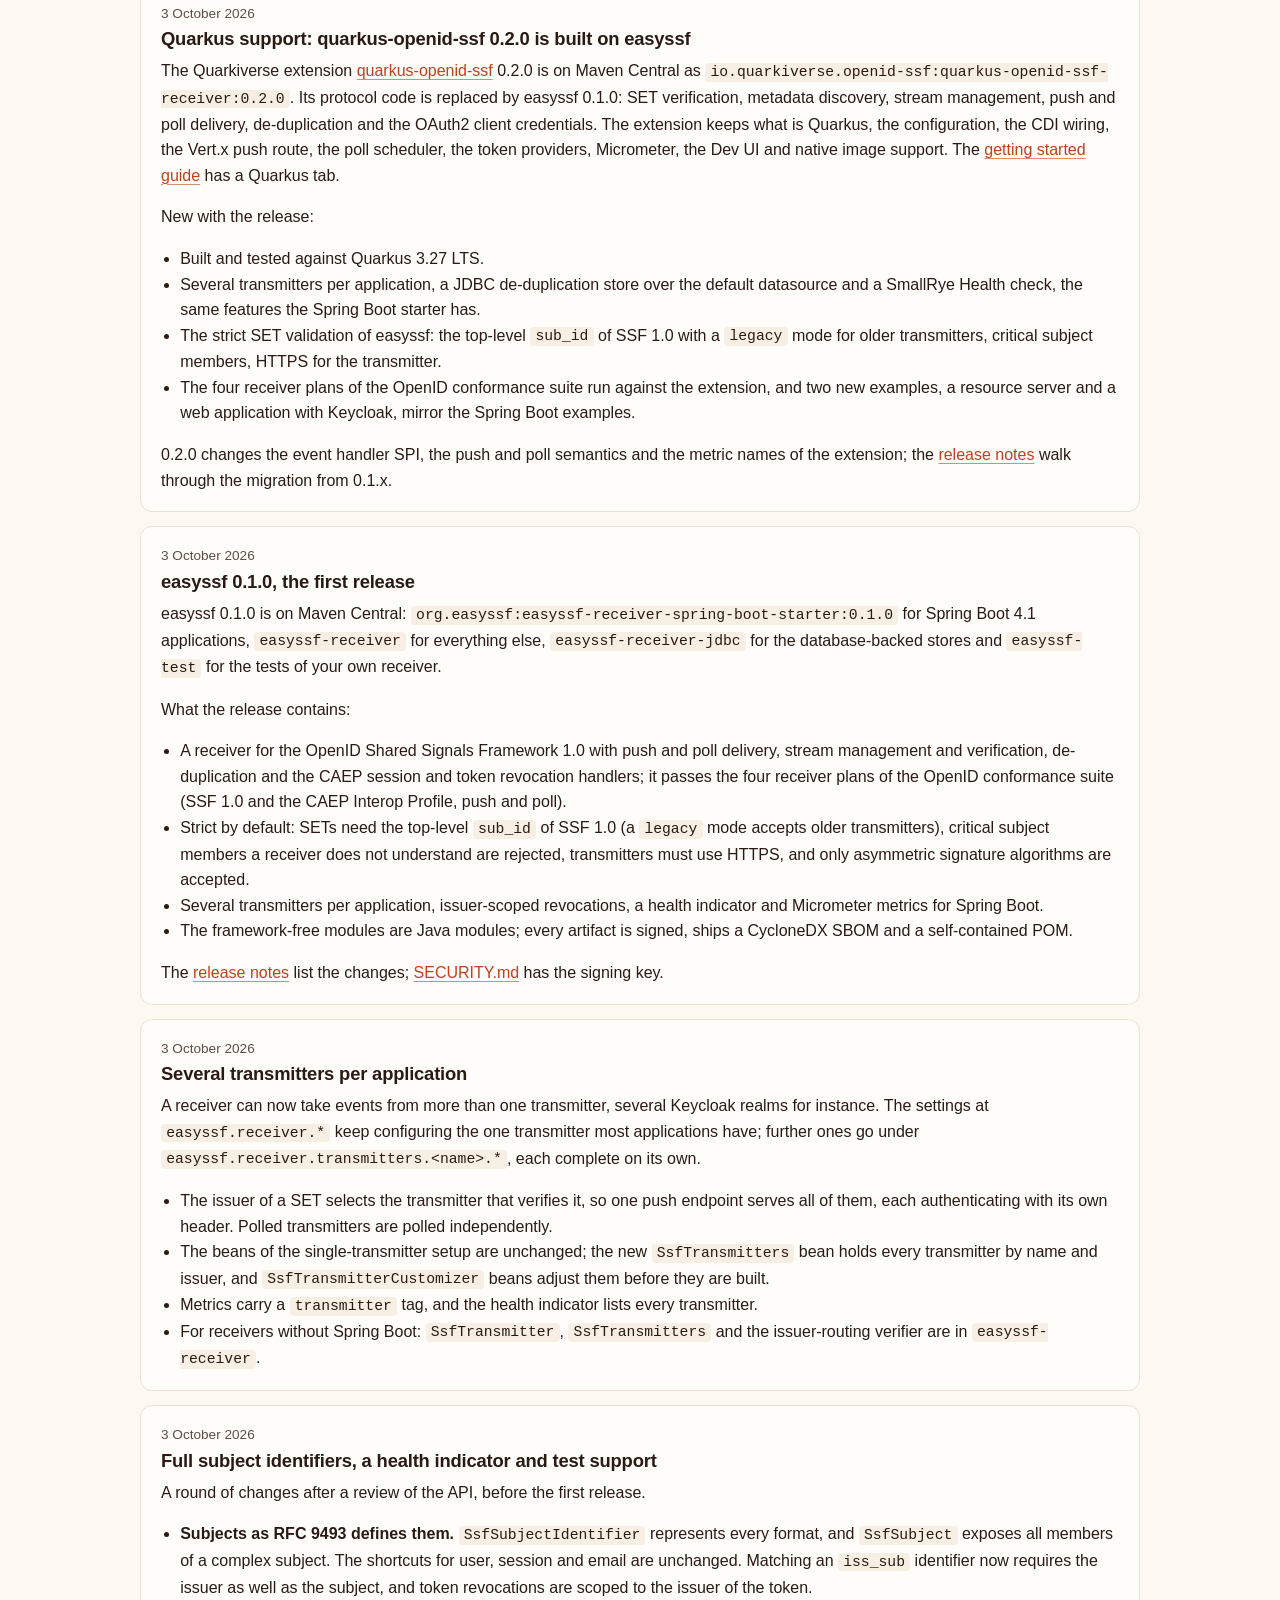
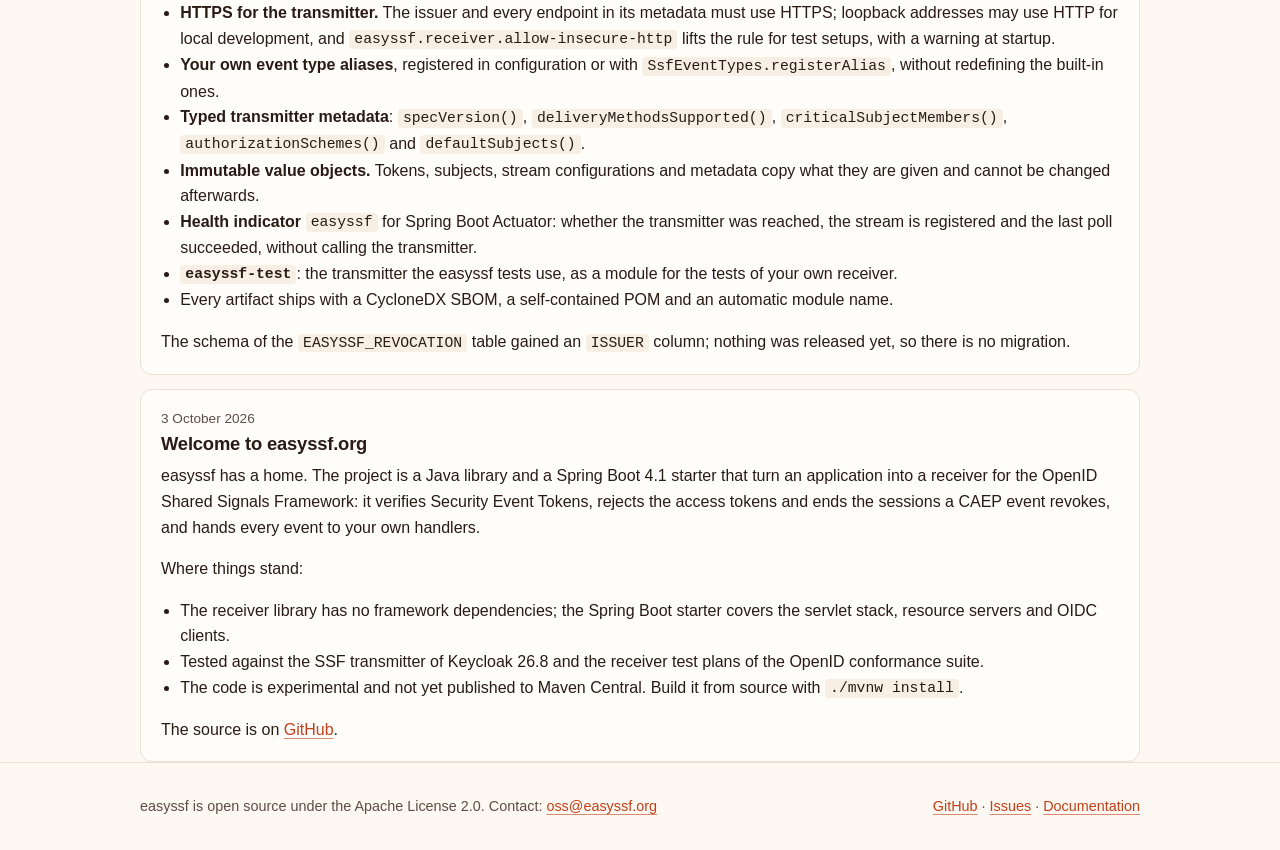
==== commit b7338349: "Broaden easyssf claim to include .NET support Signed-off-by: Thomas Darimont <thomas.darimont@google" ====
--- a/news.html
+++ b/news.html
@@ -4,7 +4,7 @@
 <meta charset="utf-8">
 <meta name="viewport" content="width=device-width, initial-scale=1, viewport-fit=cover">
 <title>News · easyssf</title>
-<meta name="description" content="Releases and other news of easyssf, the Shared Signals Framework library for Java.">
+<meta name="description" content="Releases and other news of easyssf, the Shared Signals Framework library for Java and .NET.">
 <link rel="icon" href="easyssf-icon.svg" type="image/svg+xml">
 <link rel="apple-touch-icon" href="apple-touch-icon.png">
 <link rel="canonical" href="https://easyssf.org/news.html">
@@ -13,7 +13,7 @@
 <meta name="theme-color" content="#171210" media="(prefers-color-scheme: dark)">
 <meta property="og:site_name" content="easyssf">
 <meta property="og:title" content="News · easyssf">
-<meta property="og:description" content="Releases and other news of easyssf, the Shared Signals Framework library for Java.">
+<meta property="og:description" content="Releases and other news of easyssf, the Shared Signals Framework library for Java and .NET.">
 <meta property="og:url" content="https://easyssf.org/news.html">
 <meta property="og:type" content="website">
 <meta property="og:image" content="https://easyssf.org/og-image.png">
--- a/site.css
+++ b/site.css
@@ -218,7 +218,14 @@
 /* --header-h is the height of the sticky header, kept current by site.js, so that a link to a
    section lands below the header whether it is one row or two */
 section { padding-block: 48px; border-top: 1px solid var(--line); scroll-margin-top: var(--header-h, 56px); }
-article.news { scroll-margin-top: calc(var(--header-h, 56px) + 16px); }
+article.news, h2[id], h3[id] { scroll-margin-top: calc(var(--header-h, 56px) + 16px); }
+
+/* the link marker site.js adds to the headings, visible on hover and when focused */
+h2 .anchor, h3 .anchor { margin-left: .4em; font-weight: 400; color: var(--fg-muted); text-decoration: none; opacity: 0; transition: opacity .15s; }
+h2:hover .anchor, h3:hover .anchor, .anchor:focus-visible { opacity: 1; }
+.anchor:hover { color: var(--accent); text-decoration: none; }
+.anchor:focus-visible { outline: 2px solid var(--accent); outline-offset: 2px; border-radius: 4px; }
+@media (hover: none) { h2 .anchor, h3 .anchor { opacity: .45; } }
 section:first-of-type { border-top: 0; }
 
 /* diagram */
@@ -364,6 +371,20 @@
 .out-panel details pre { margin-top: 8px; }
 .tool .note { margin-top: 0; margin-bottom: 16px; }
 .tool .note:empty { display: none; }
+.checks { margin: 0 0 14px; border: 1px solid var(--line); border-radius: 10px; background: var(--bg-raised); font-size: .92rem; }
+.checks summary { display: flex; flex-wrap: wrap; align-items: center; gap: 8px; padding: 10px 14px; cursor: pointer; list-style: none; font-weight: 600; }
+.checks summary::-webkit-details-marker { display: none; }
+.checks summary::before { content: "+"; color: var(--accent); font-weight: 700; width: 1em; }
+.checks[open] summary::before { content: "\2212"; }
+.checks.clean summary { cursor: default; pointer-events: none; }
+.checks.clean summary::before { content: none; }
+.checks ul { list-style: none; margin: 0; padding: 0 14px 12px; display: grid; gap: 6px; }
+.checks li { display: grid; grid-template-columns: max-content 1fr; gap: 10px; align-items: baseline; }
+.checks li code { font-size: .85em; }
+.checks .badge { font-size: .72rem; font-weight: 700; text-transform: uppercase; letter-spacing: .03em; border-radius: 4px; padding: 2px 6px; white-space: nowrap; }
+.checks .error .badge, .checks .badge.error { background: var(--accent-strong); color: var(--accent-strong-fg); }
+.checks .warning .badge, .checks .badge.warning { background: var(--warn-soft); color: var(--warn-fg); }
+.checks .info .badge, .checks .badge.info, .checks .badge.ok { background: var(--bg-code); color: var(--fg-muted); }
 .tool .note ul { margin: 0; padding-left: 1.2rem; }
 .tool-actions { display: flex; flex-wrap: wrap; gap: 8px; margin-top: 4px; margin-bottom: 16px; }
 .jwt .h { color: var(--accent-strong); }
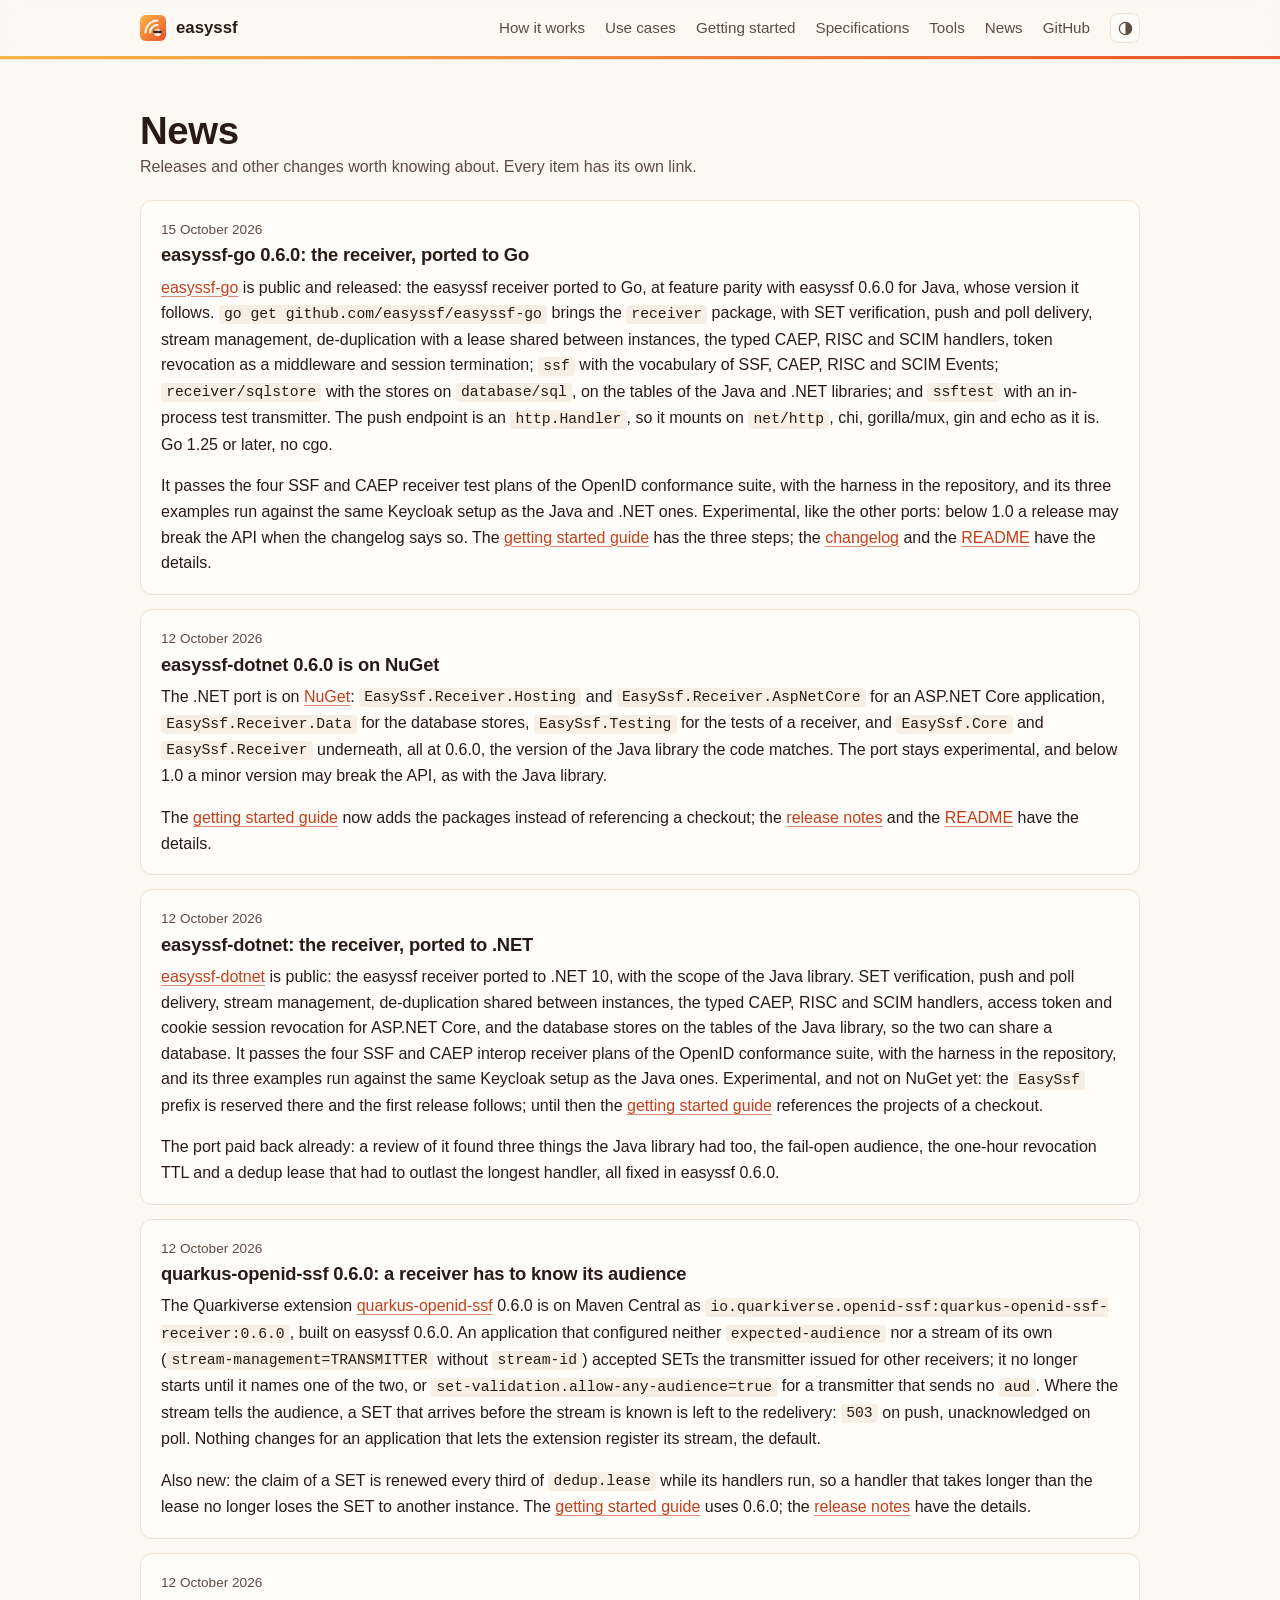
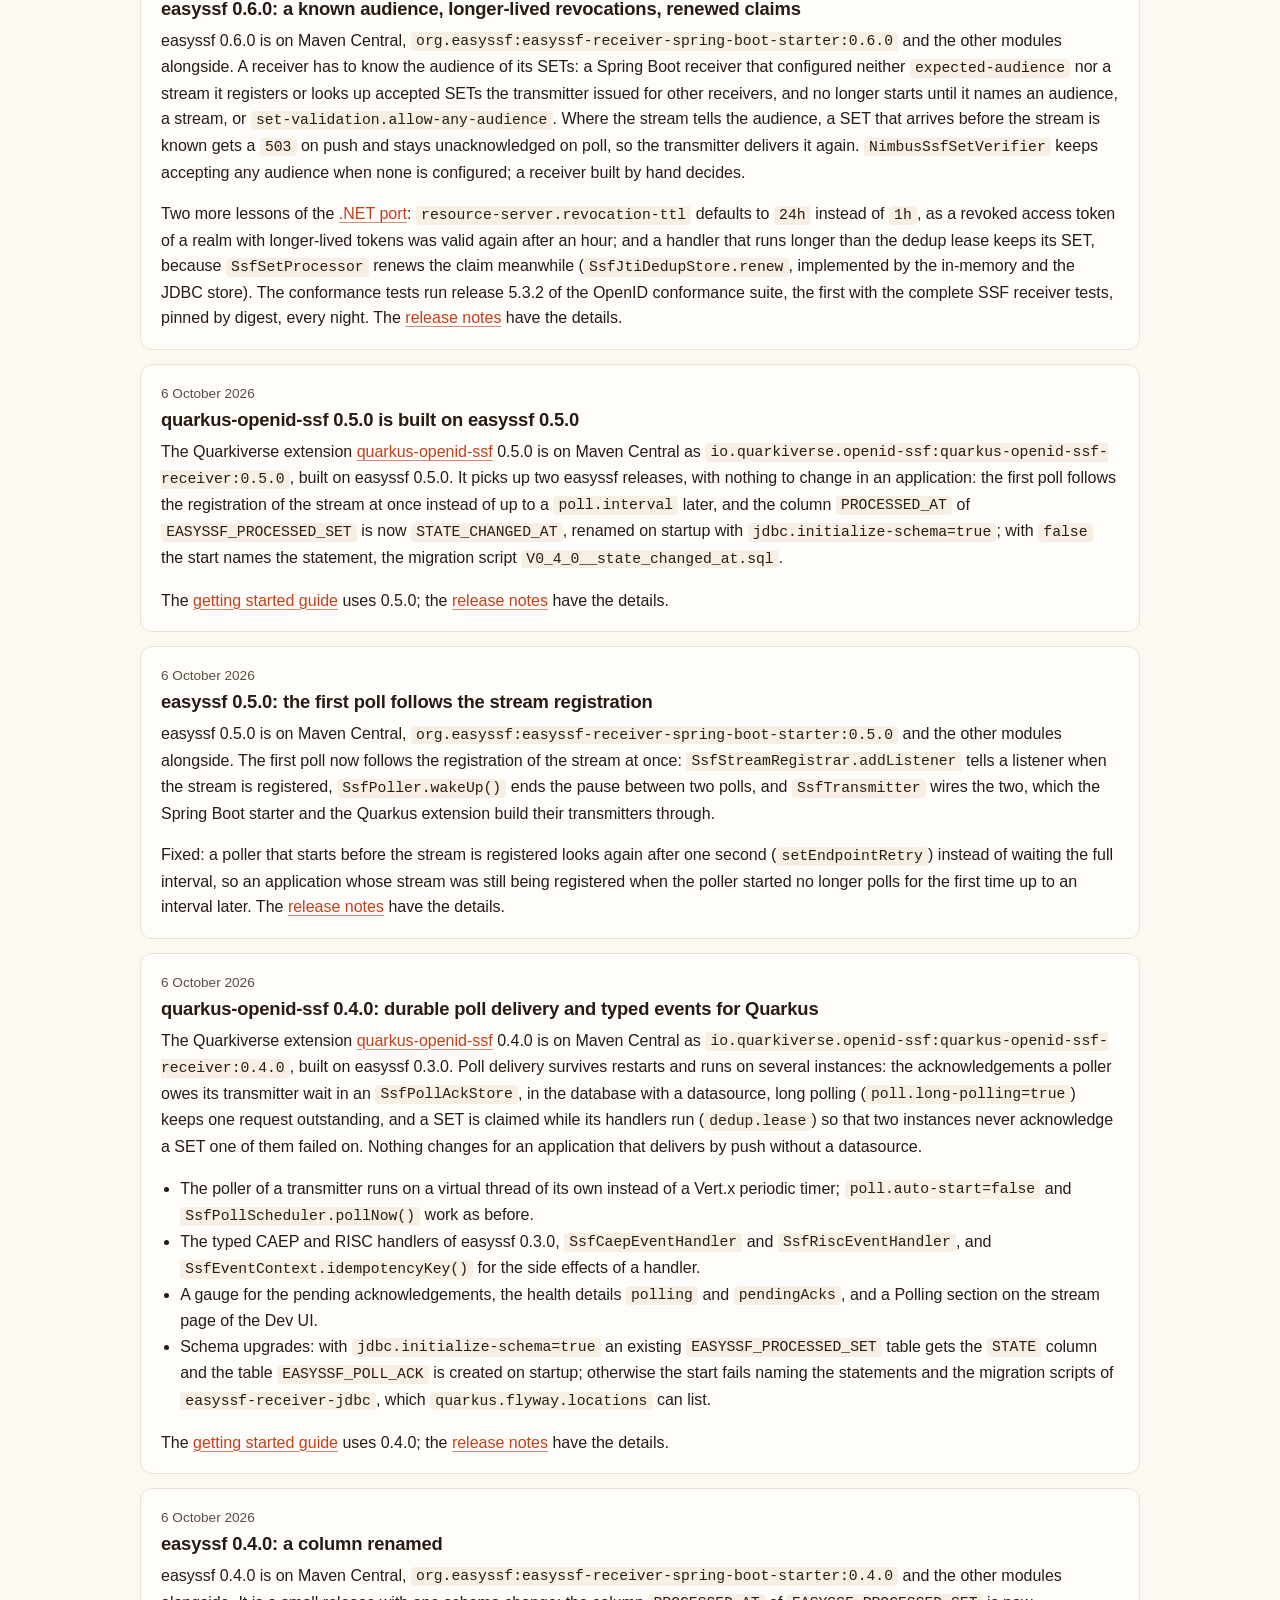
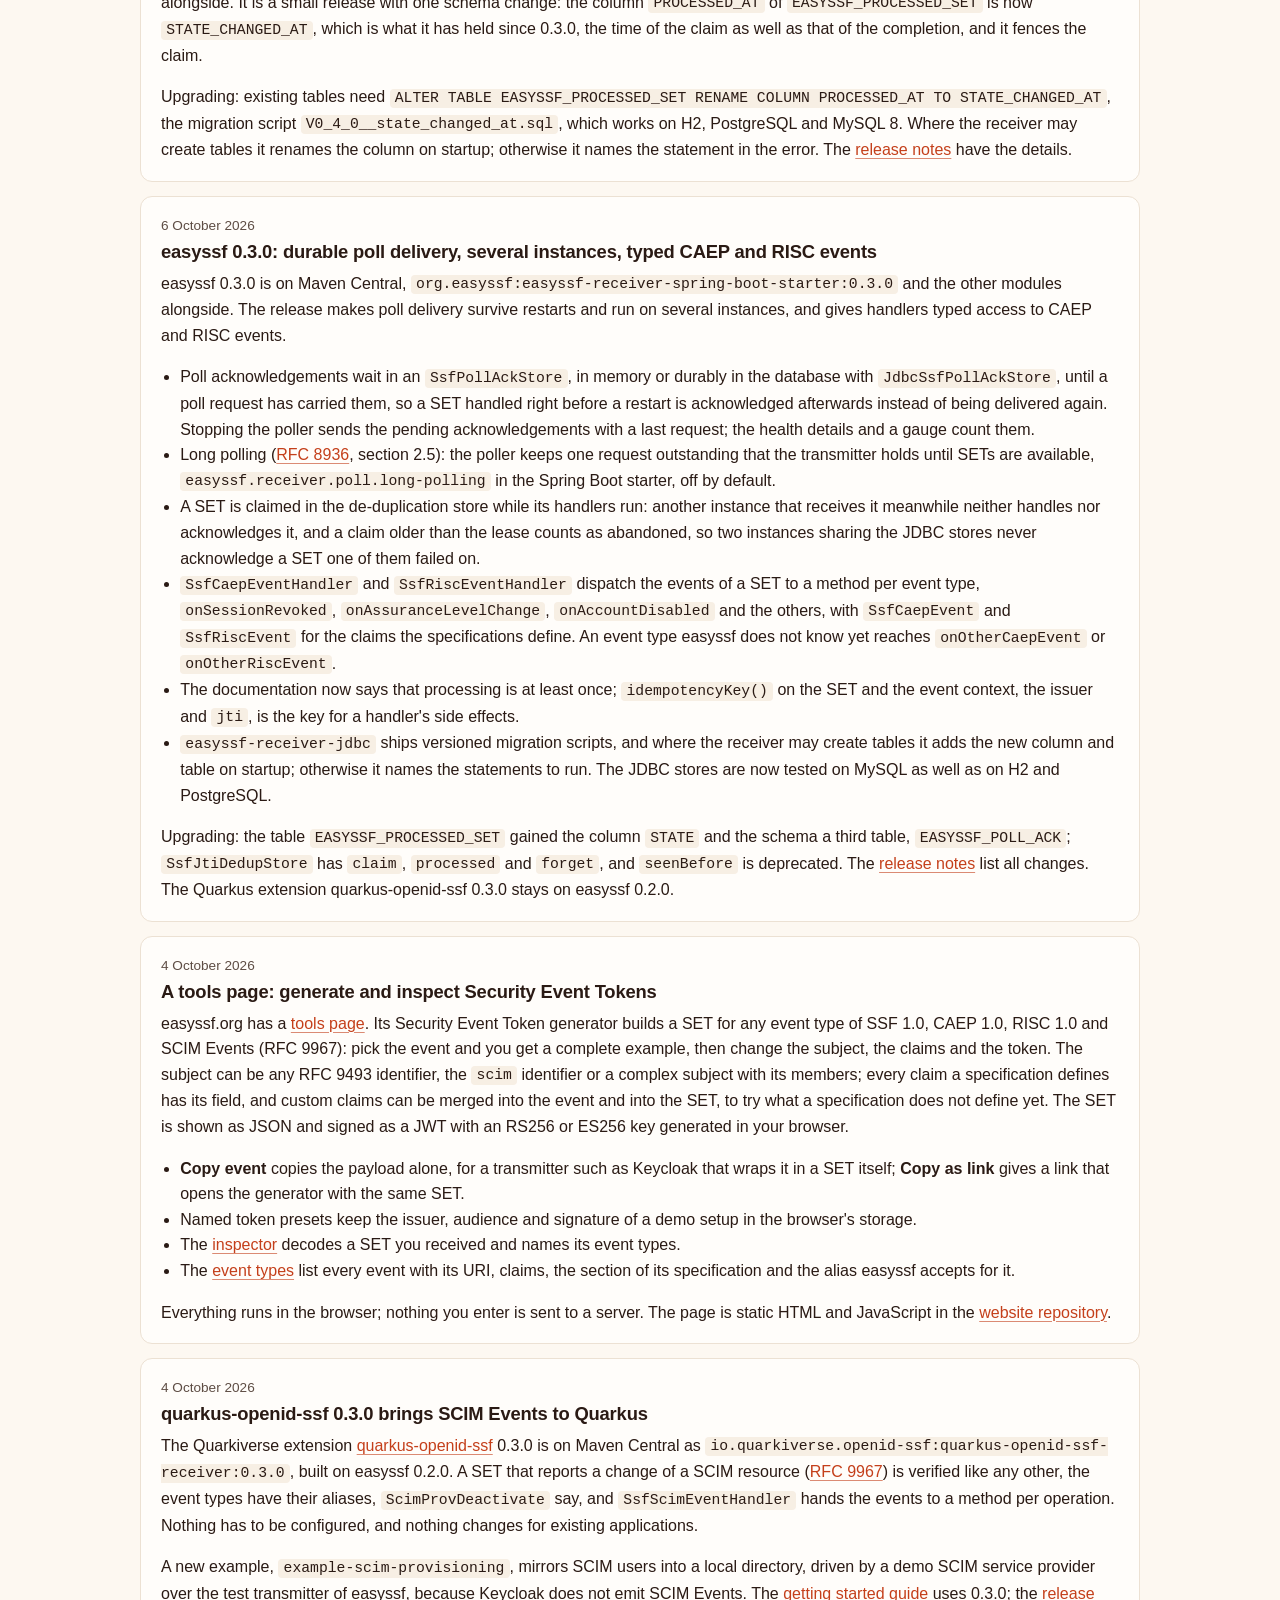
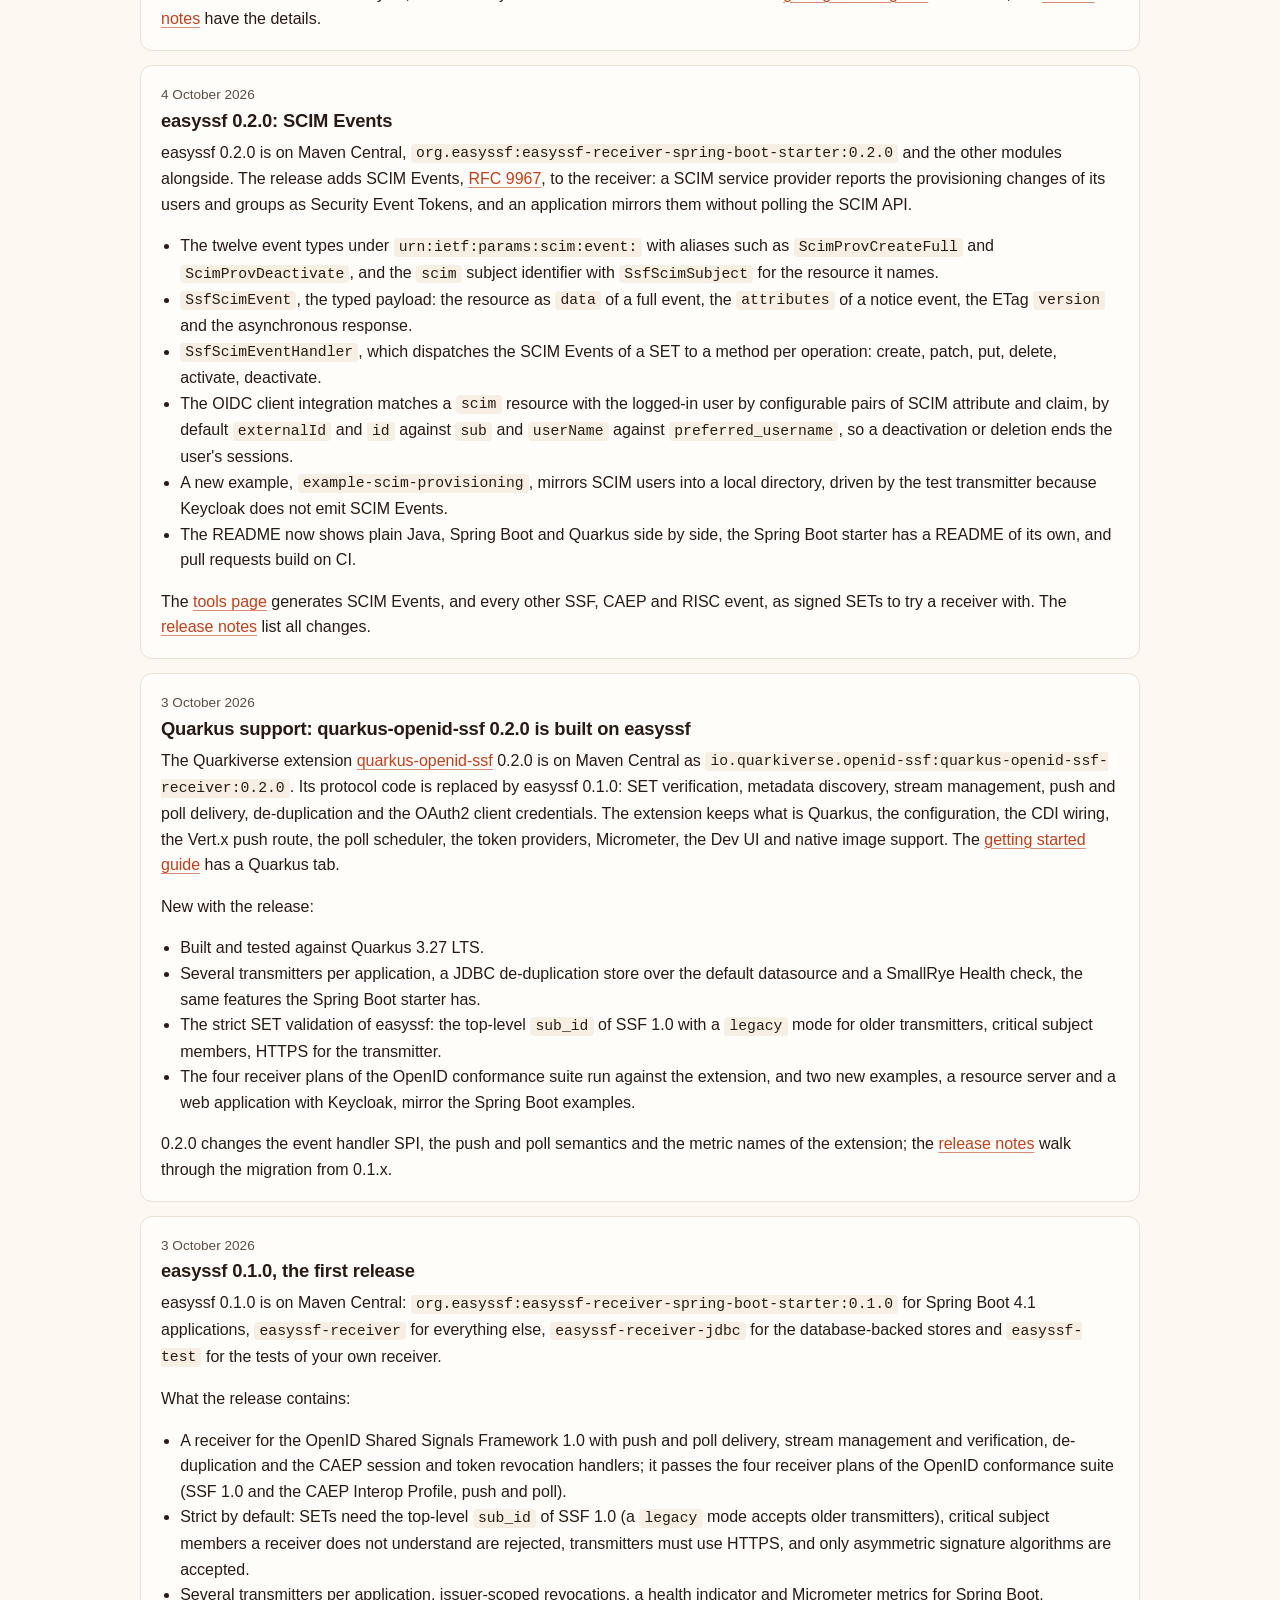
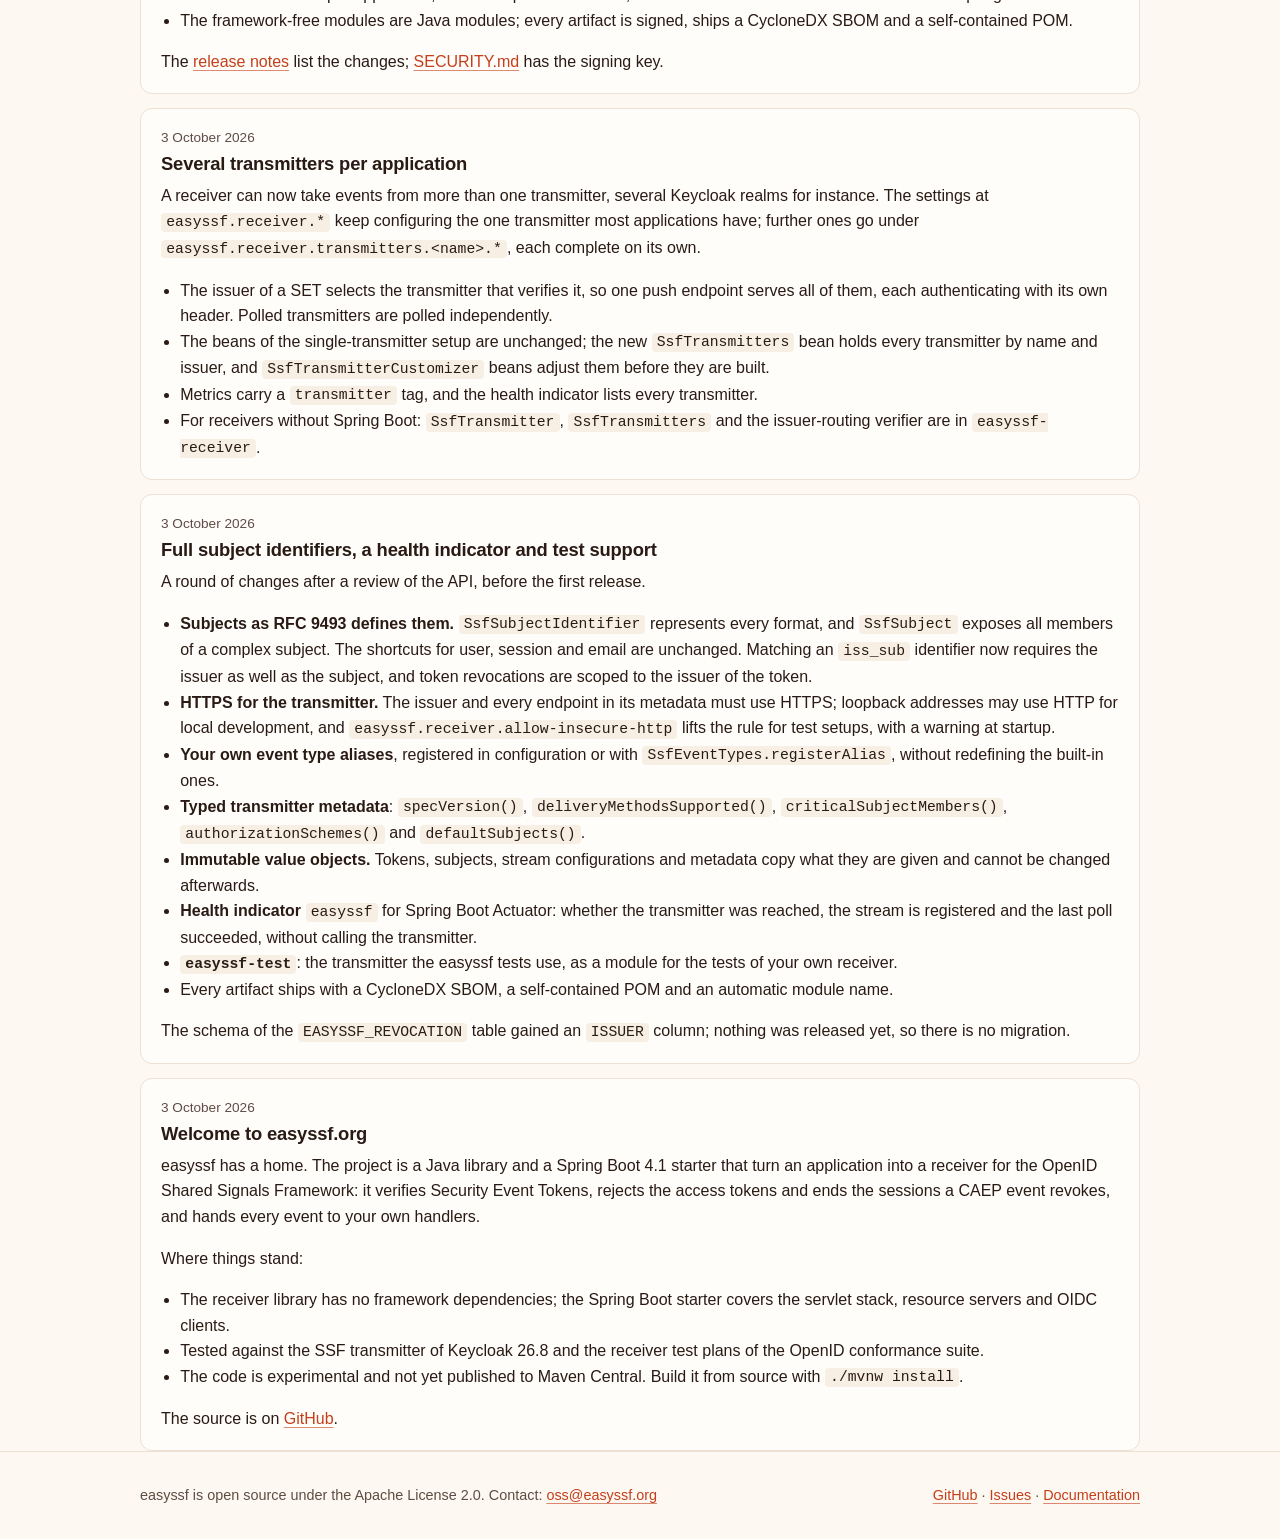
==== commit 307bb9fa: "Announce easyssf-go 0.6.0 A news item, the Go getting started tab, the module row, Go in the hero, m" ====
--- a/news.html
+++ b/news.html
@@ -4,7 +4,7 @@
 <meta charset="utf-8">
 <meta name="viewport" content="width=device-width, initial-scale=1, viewport-fit=cover">
 <title>News · easyssf</title>
-<meta name="description" content="Releases and other news of easyssf, the Shared Signals Framework library for Java and .NET.">
+<meta name="description" content="Releases and other news of easyssf, the Shared Signals Framework library for Java, .NET and Go.">
 <link rel="icon" href="easyssf-icon.svg" type="image/svg+xml">
 <link rel="apple-touch-icon" href="apple-touch-icon.png">
 <link rel="canonical" href="https://easyssf.org/news.html">
@@ -13,7 +13,7 @@
 <meta name="theme-color" content="#171210" media="(prefers-color-scheme: dark)">
 <meta property="og:site_name" content="easyssf">
 <meta property="og:title" content="News · easyssf">
-<meta property="og:description" content="Releases and other news of easyssf, the Shared Signals Framework library for Java and .NET.">
+<meta property="og:description" content="Releases and other news of easyssf, the Shared Signals Framework library for Java, .NET and Go.">
 <meta property="og:url" content="https://easyssf.org/news.html">
 <meta property="og:type" content="website">
 <meta property="og:image" content="https://easyssf.org/og-image.png">
--- a/site.css
+++ b/site.css
@@ -218,14 +218,14 @@
 /* --header-h is the height of the sticky header, kept current by site.js, so that a link to a
    section lands below the header whether it is one row or two */
 section { padding-block: 48px; border-top: 1px solid var(--line); scroll-margin-top: var(--header-h, 56px); }
-article.news, h2[id], h3[id] { scroll-margin-top: calc(var(--header-h, 56px) + 16px); }
+article.news, h2[id], h3[id], details.event, .event-profile { scroll-margin-top: calc(var(--header-h, 56px) + 16px); }
 
 /* the link marker site.js adds to the headings, visible on hover and when focused */
-h2 .anchor, h3 .anchor { margin-left: .4em; font-weight: 400; color: var(--fg-muted); text-decoration: none; opacity: 0; transition: opacity .15s; }
-h2:hover .anchor, h3:hover .anchor, .anchor:focus-visible { opacity: 1; }
+h2 .anchor, h3 .anchor, summary .anchor { margin-left: .4em; font-weight: 400; color: var(--fg-muted); text-decoration: none; opacity: 0; transition: opacity .15s; }
+h2:hover .anchor, h3:hover .anchor, summary:hover .anchor, .anchor:focus-visible { opacity: 1; }
 .anchor:hover { color: var(--accent); text-decoration: none; }
 .anchor:focus-visible { outline: 2px solid var(--accent); outline-offset: 2px; border-radius: 4px; }
-@media (hover: none) { h2 .anchor, h3 .anchor { opacity: .45; } }
+@media (hover: none) { h2 .anchor, h3 .anchor, summary .anchor { opacity: .45; } }
 section:first-of-type { border-top: 0; }
 
 /* diagram */
@@ -414,6 +414,7 @@
 details.event[open] summary::before { content: "\2212"; }
 details.event summary .title { font-weight: 700; font-size: 1.05rem; }
 details.event summary .alias { font-size: .8rem; color: var(--fg-muted); }
+details.event summary .anchor { margin-left: 0; font-size: 1.05rem; }
 details.event summary .spec { margin-left: auto; font-size: .85rem; color: var(--fg-muted); }
 details.event summary .since { font-size: .75rem; font-weight: 600; color: var(--accent-strong); border: 1px solid color-mix(in srgb, var(--accent-strong) 50%, transparent); border-radius: 999px; padding: 0 8px; }
 details.event summary:hover .title { color: var(--accent); }
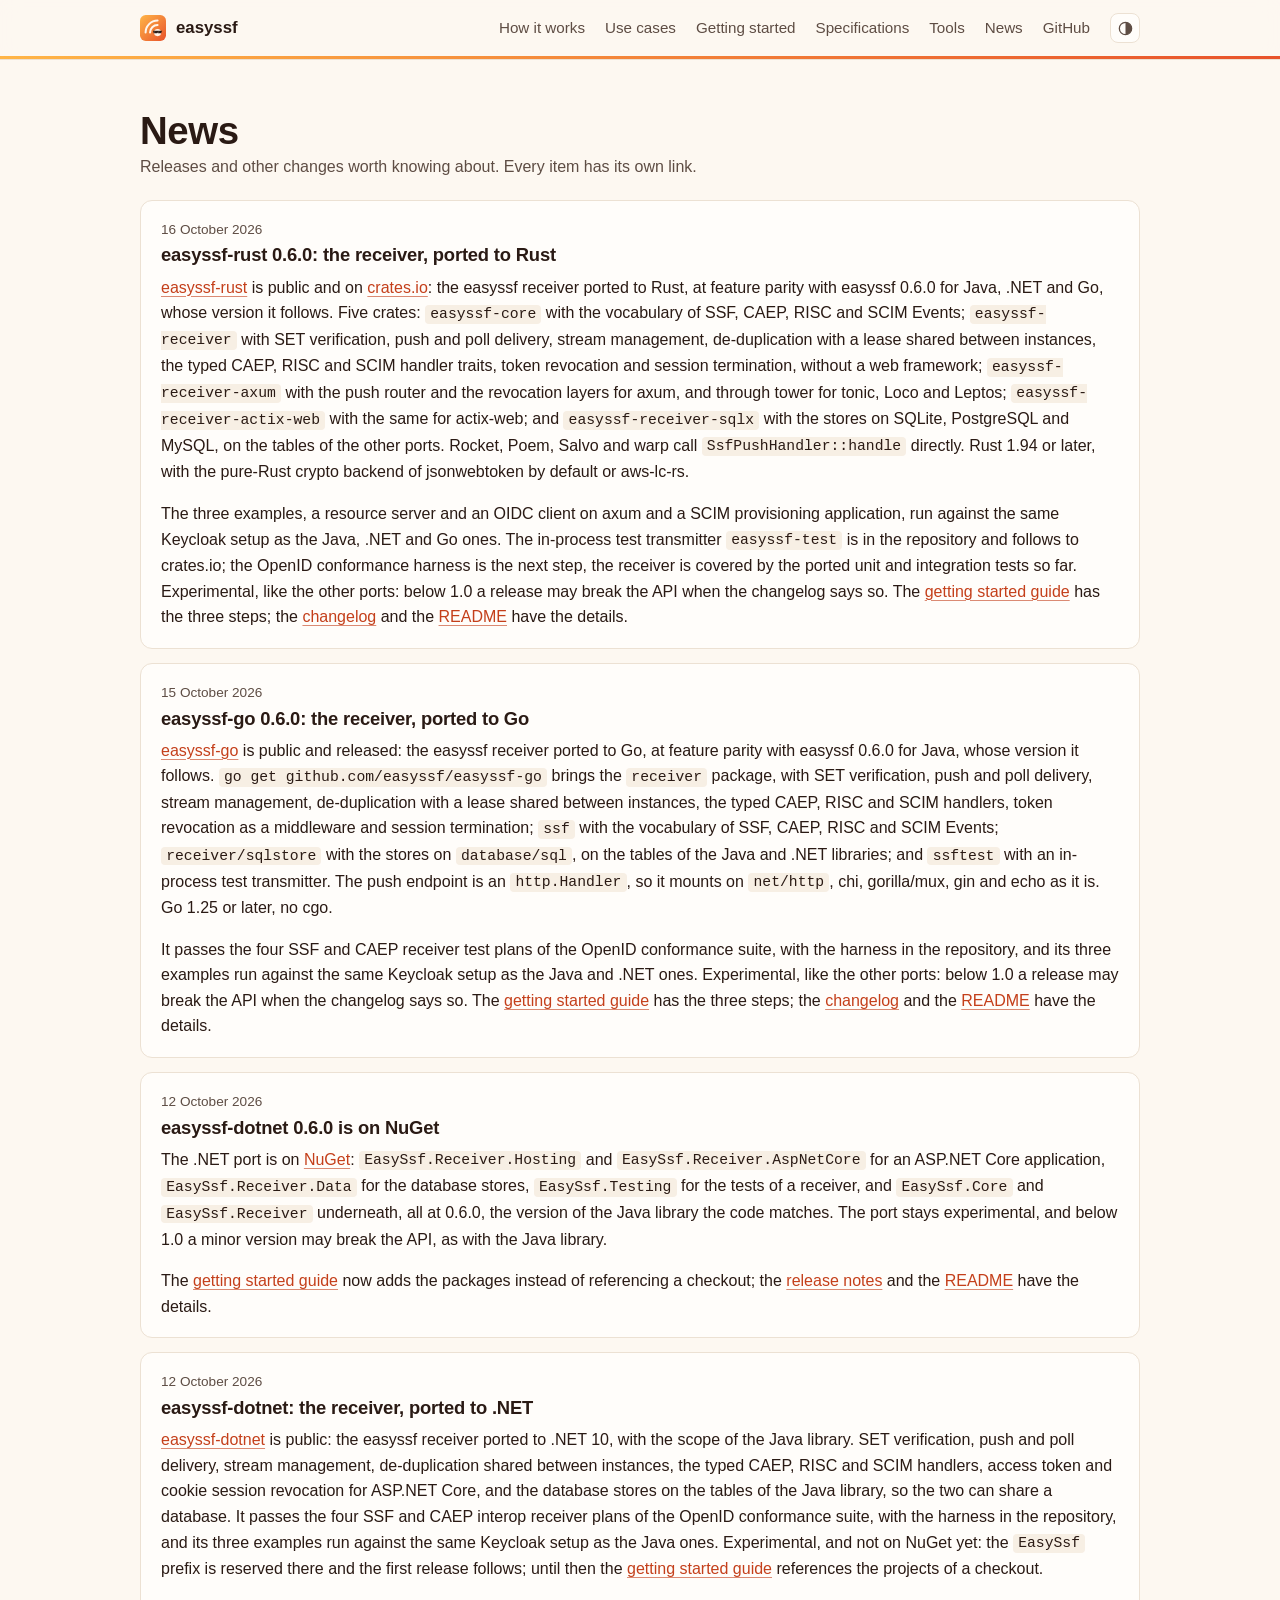
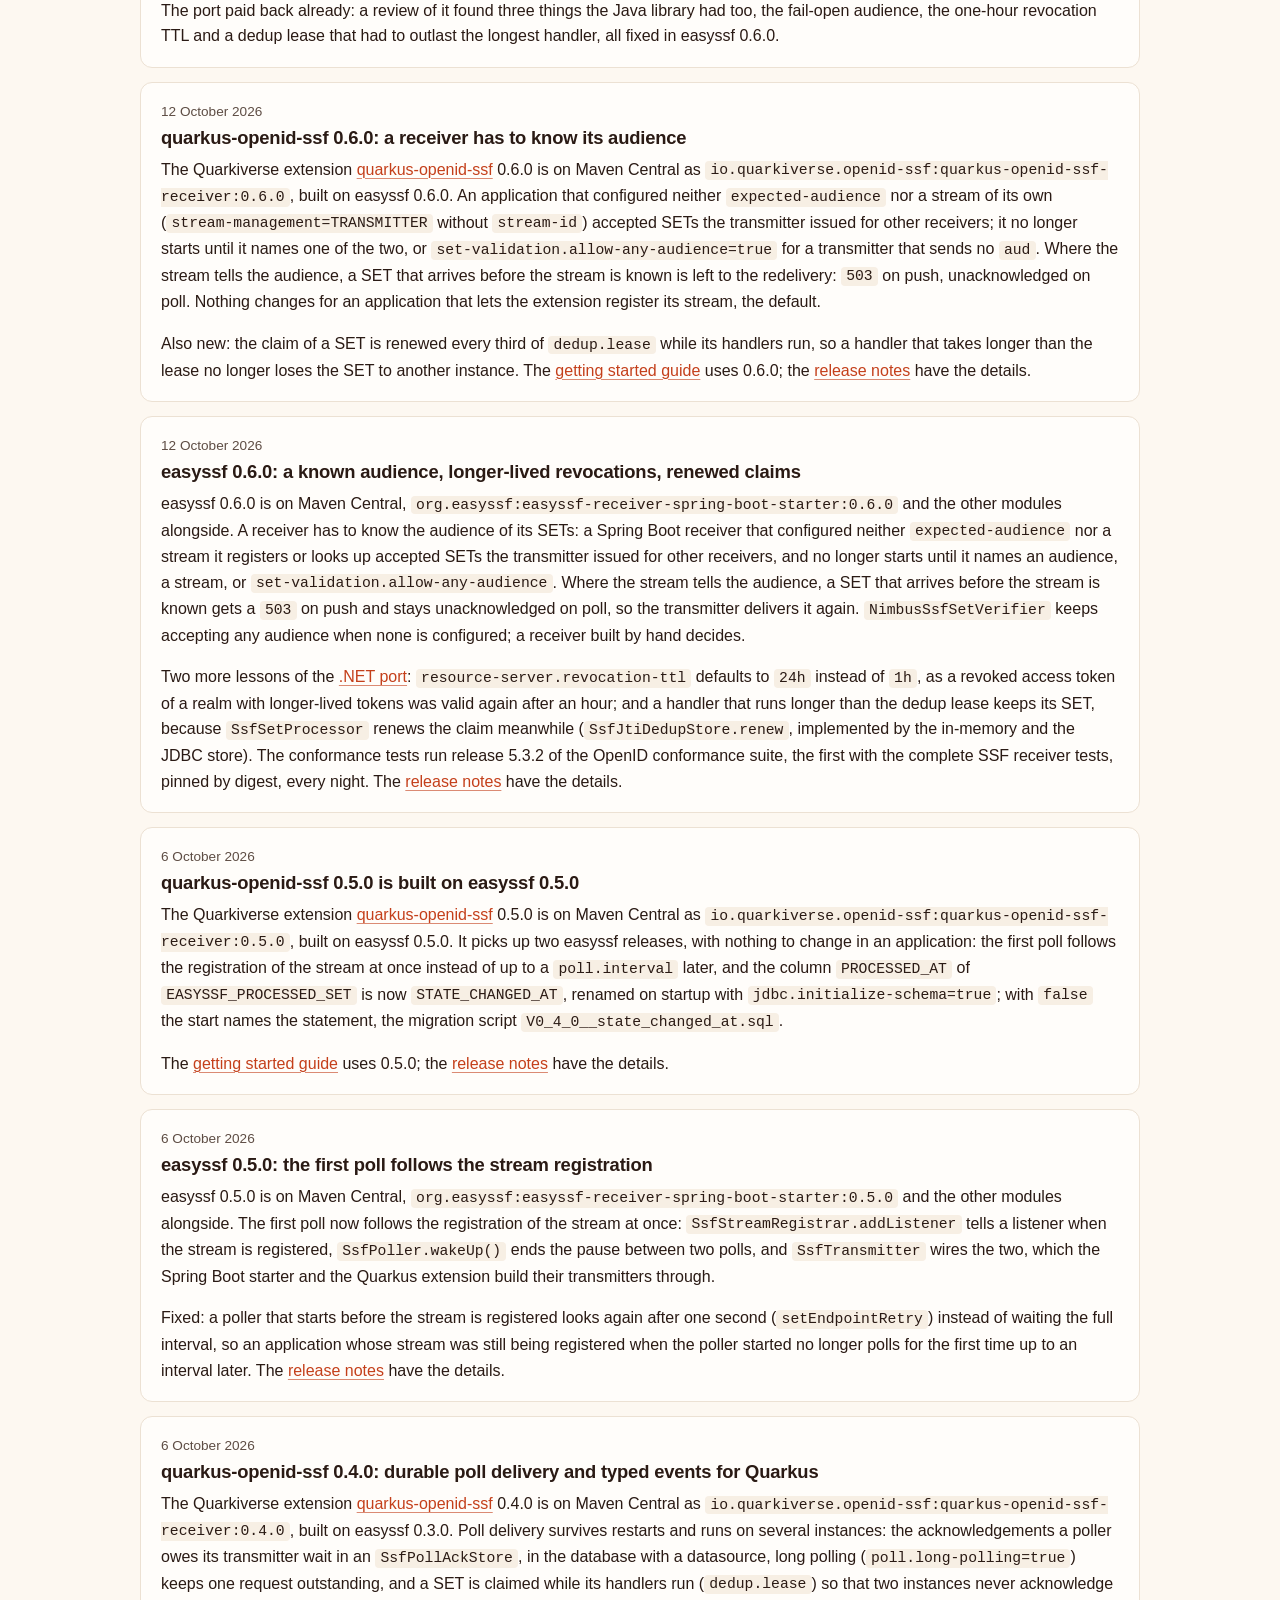
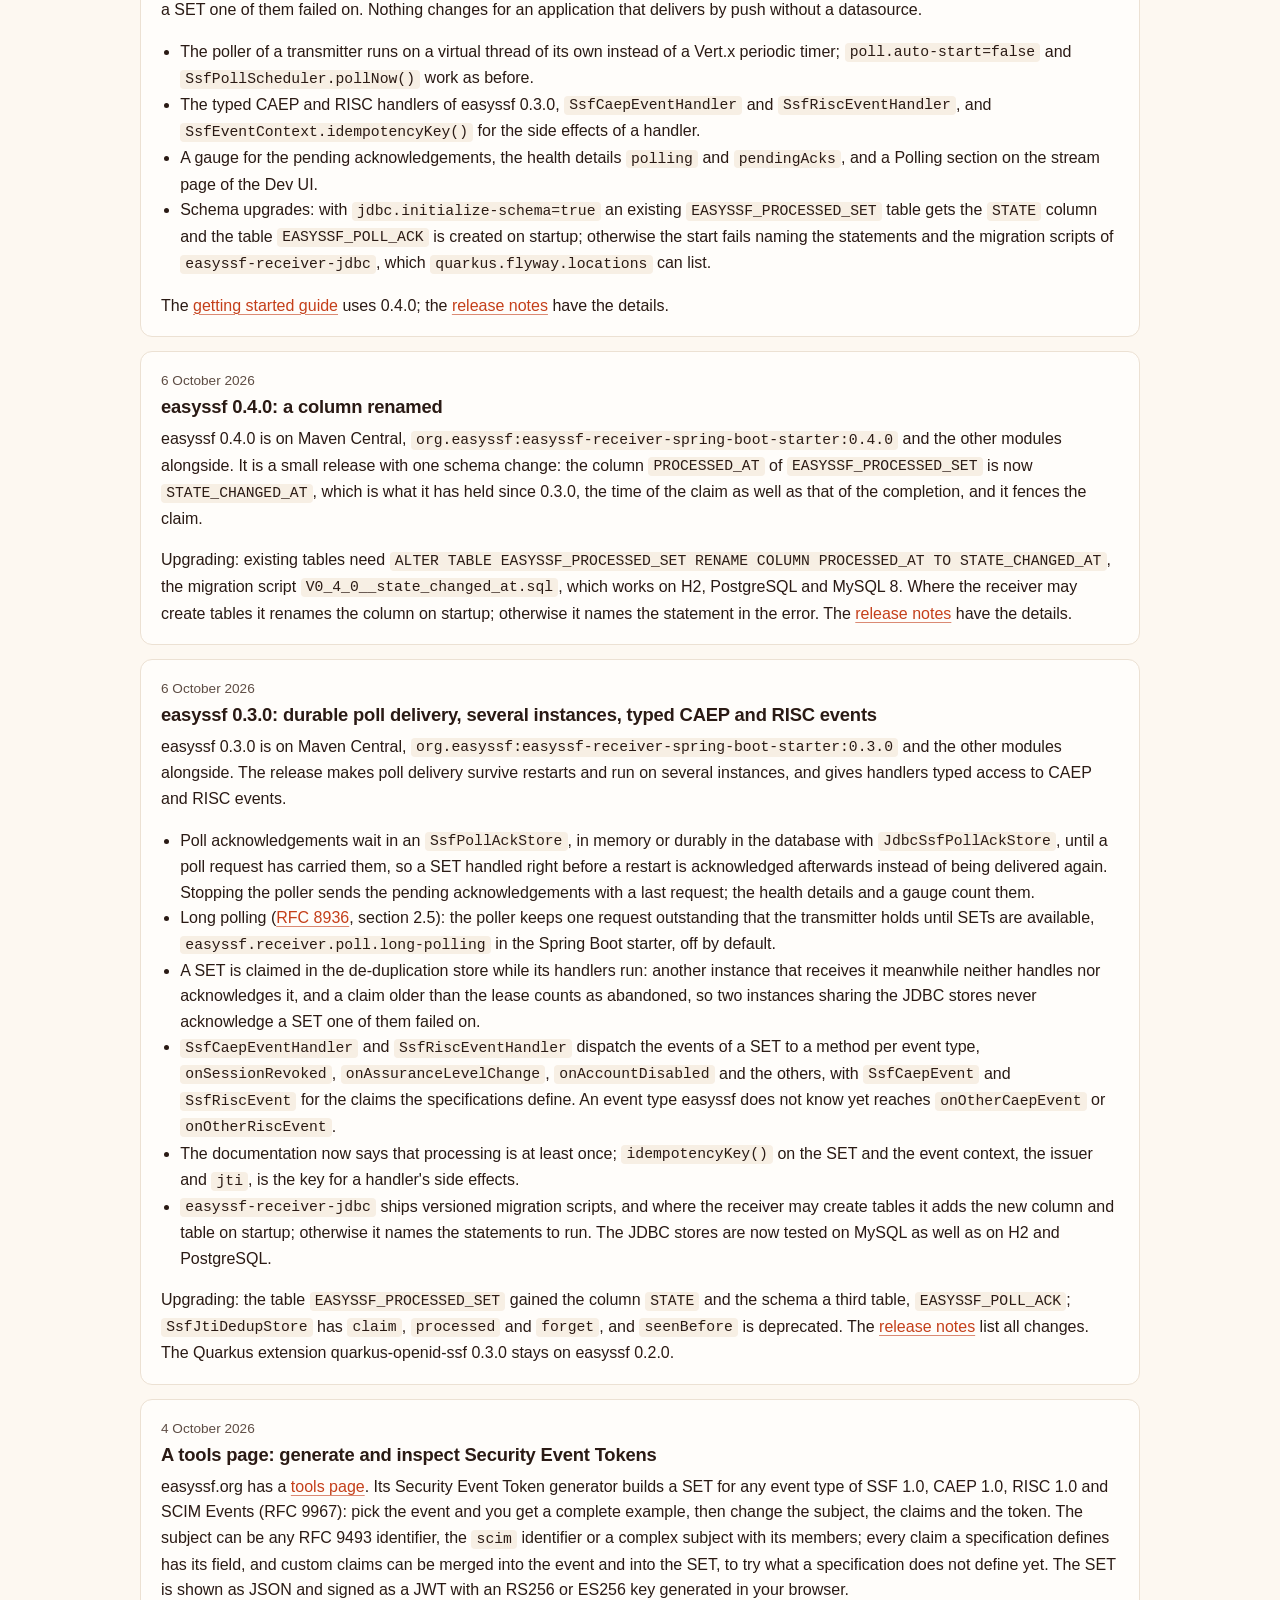
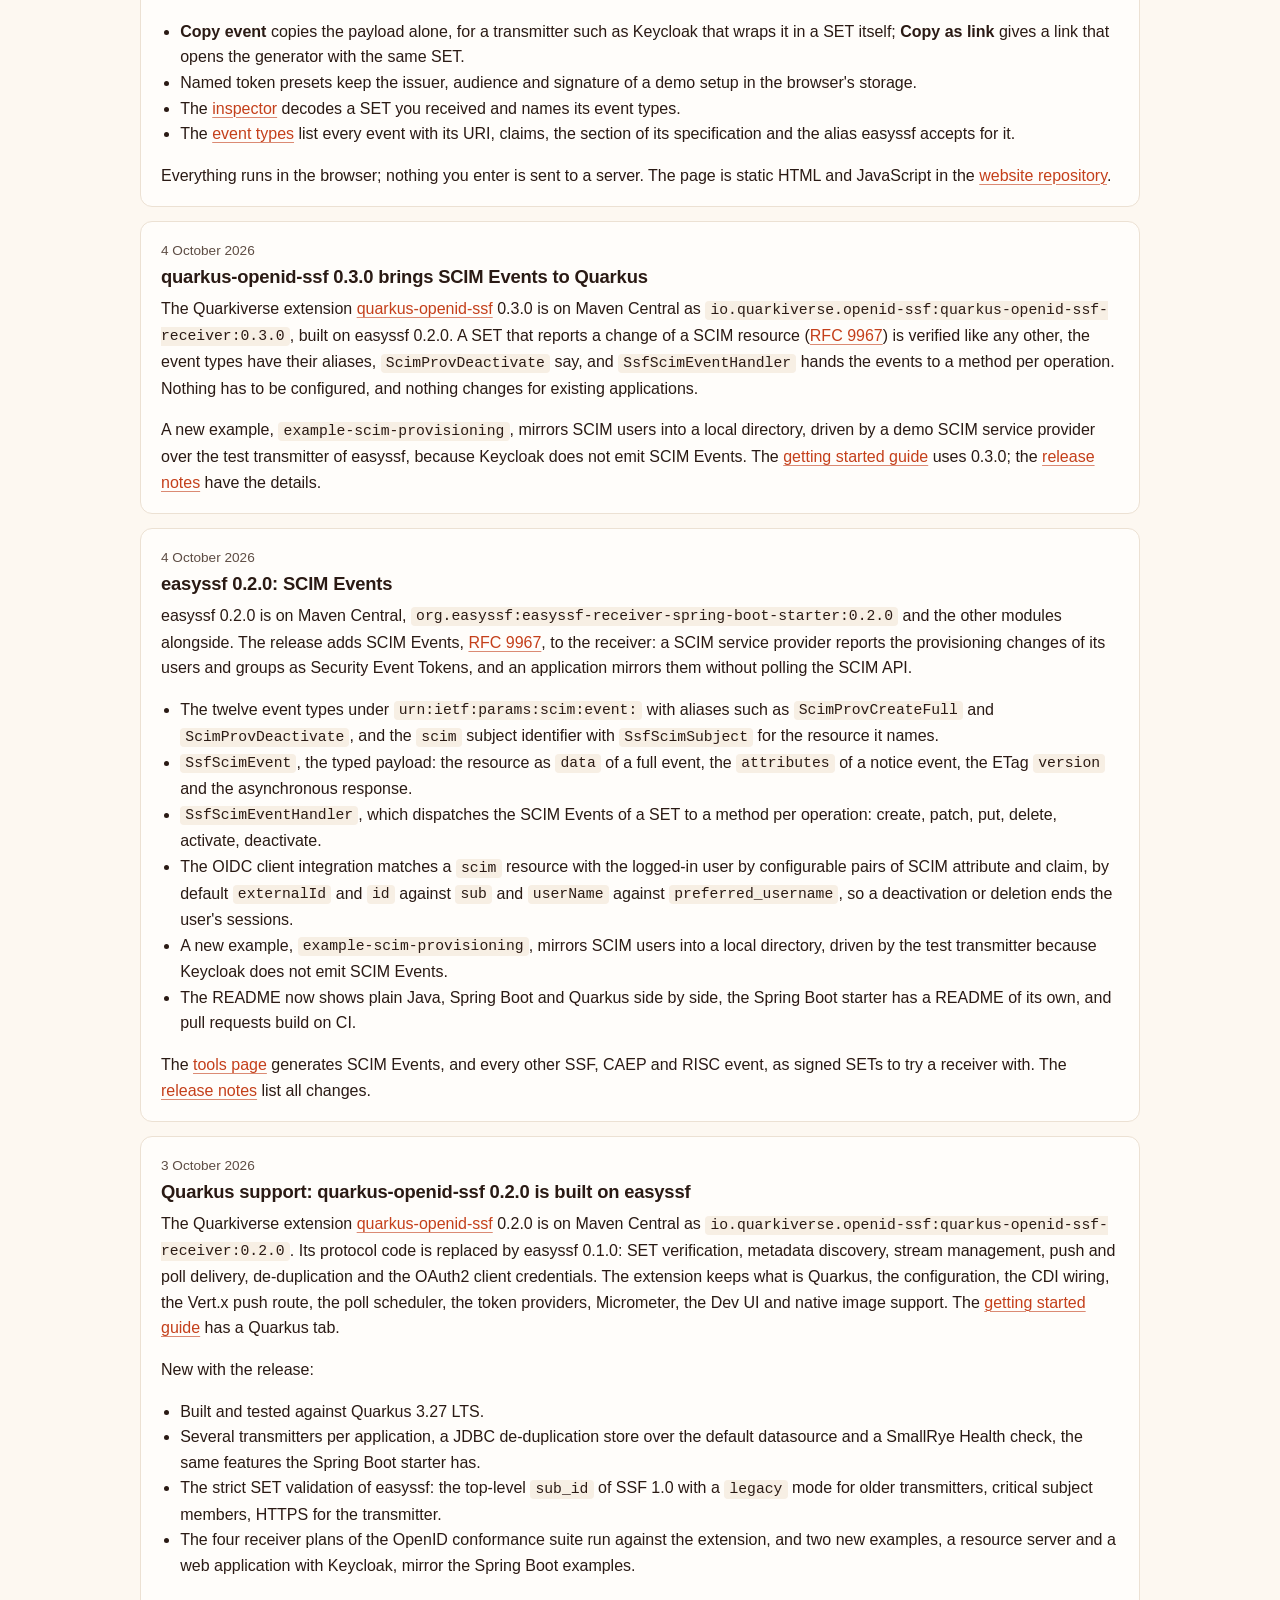
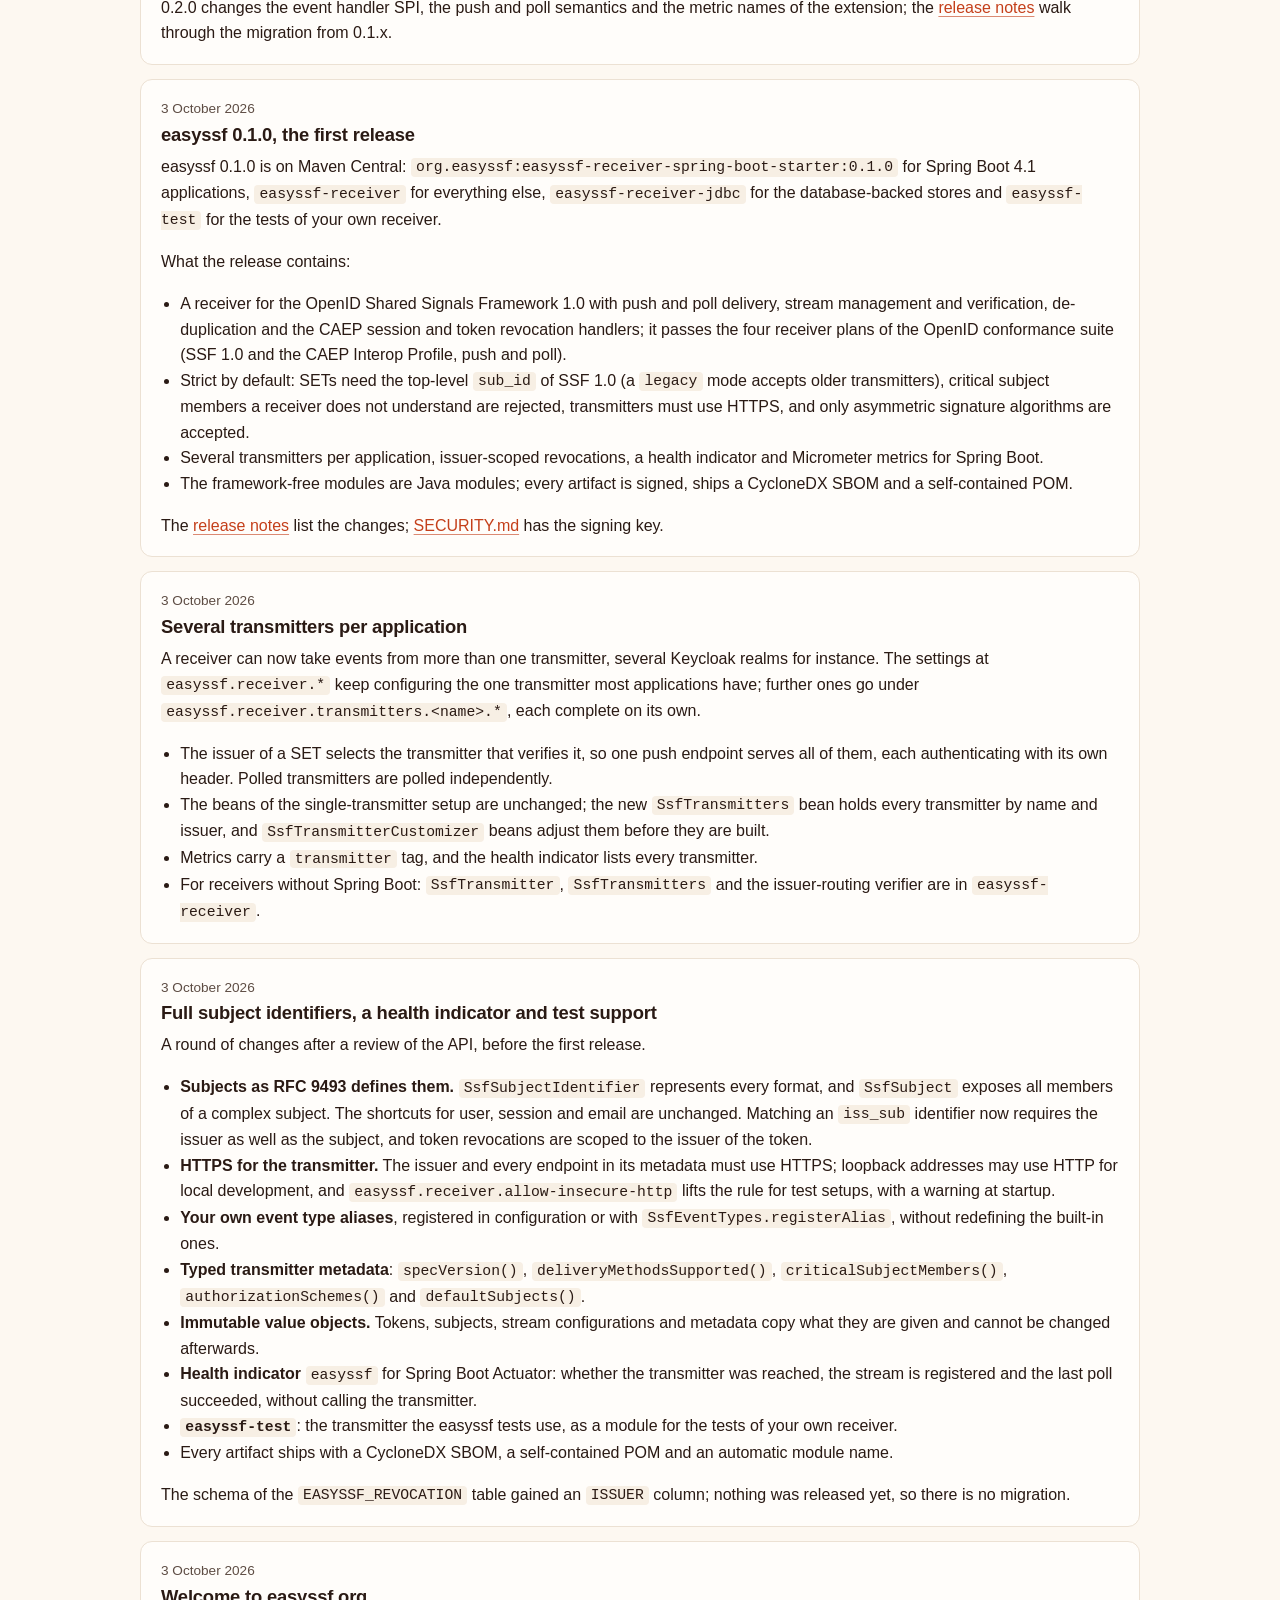
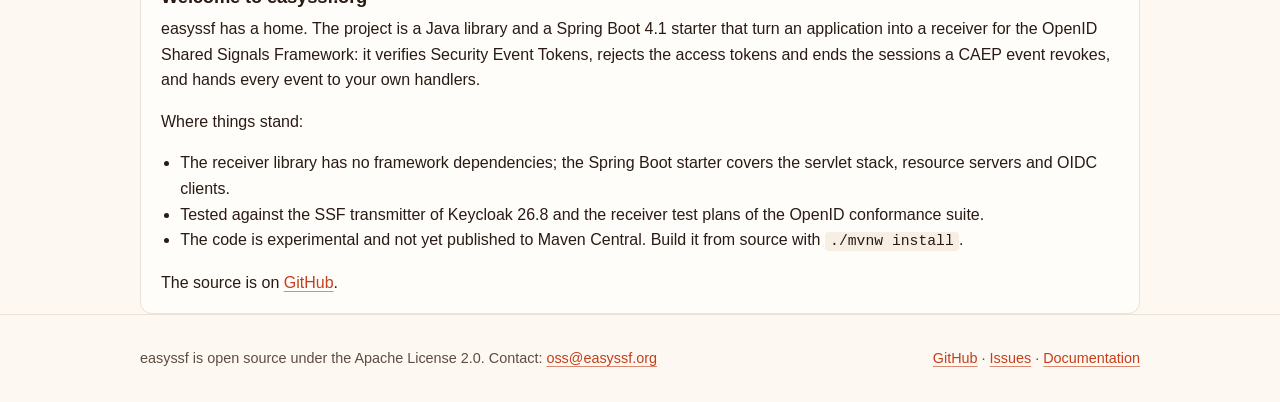
==== commit fcc32cc9: "Announce easyssf-rust 0.6.0 A news item, the Rust getting started tab, the module row, Rust in the h" ====
--- a/news.html
+++ b/news.html
@@ -4,7 +4,7 @@
 <meta charset="utf-8">
 <meta name="viewport" content="width=device-width, initial-scale=1, viewport-fit=cover">
 <title>News · easyssf</title>
-<meta name="description" content="Releases and other news of easyssf, the Shared Signals Framework library for Java, .NET and Go.">
+<meta name="description" content="Releases and other news of easyssf, the Shared Signals Framework library for Java, .NET, Go and Rust.">
 <link rel="icon" href="easyssf-icon.svg" type="image/svg+xml">
 <link rel="apple-touch-icon" href="apple-touch-icon.png">
 <link rel="canonical" href="https://easyssf.org/news.html">
@@ -13,7 +13,7 @@
 <meta name="theme-color" content="#171210" media="(prefers-color-scheme: dark)">
 <meta property="og:site_name" content="easyssf">
 <meta property="og:title" content="News · easyssf">
-<meta property="og:description" content="Releases and other news of easyssf, the Shared Signals Framework library for Java, .NET and Go.">
+<meta property="og:description" content="Releases and other news of easyssf, the Shared Signals Framework library for Java, .NET, Go and Rust.">
 <meta property="og:url" content="https://easyssf.org/news.html">
 <meta property="og:type" content="website">
 <meta property="og:image" content="https://easyssf.org/og-image.png">
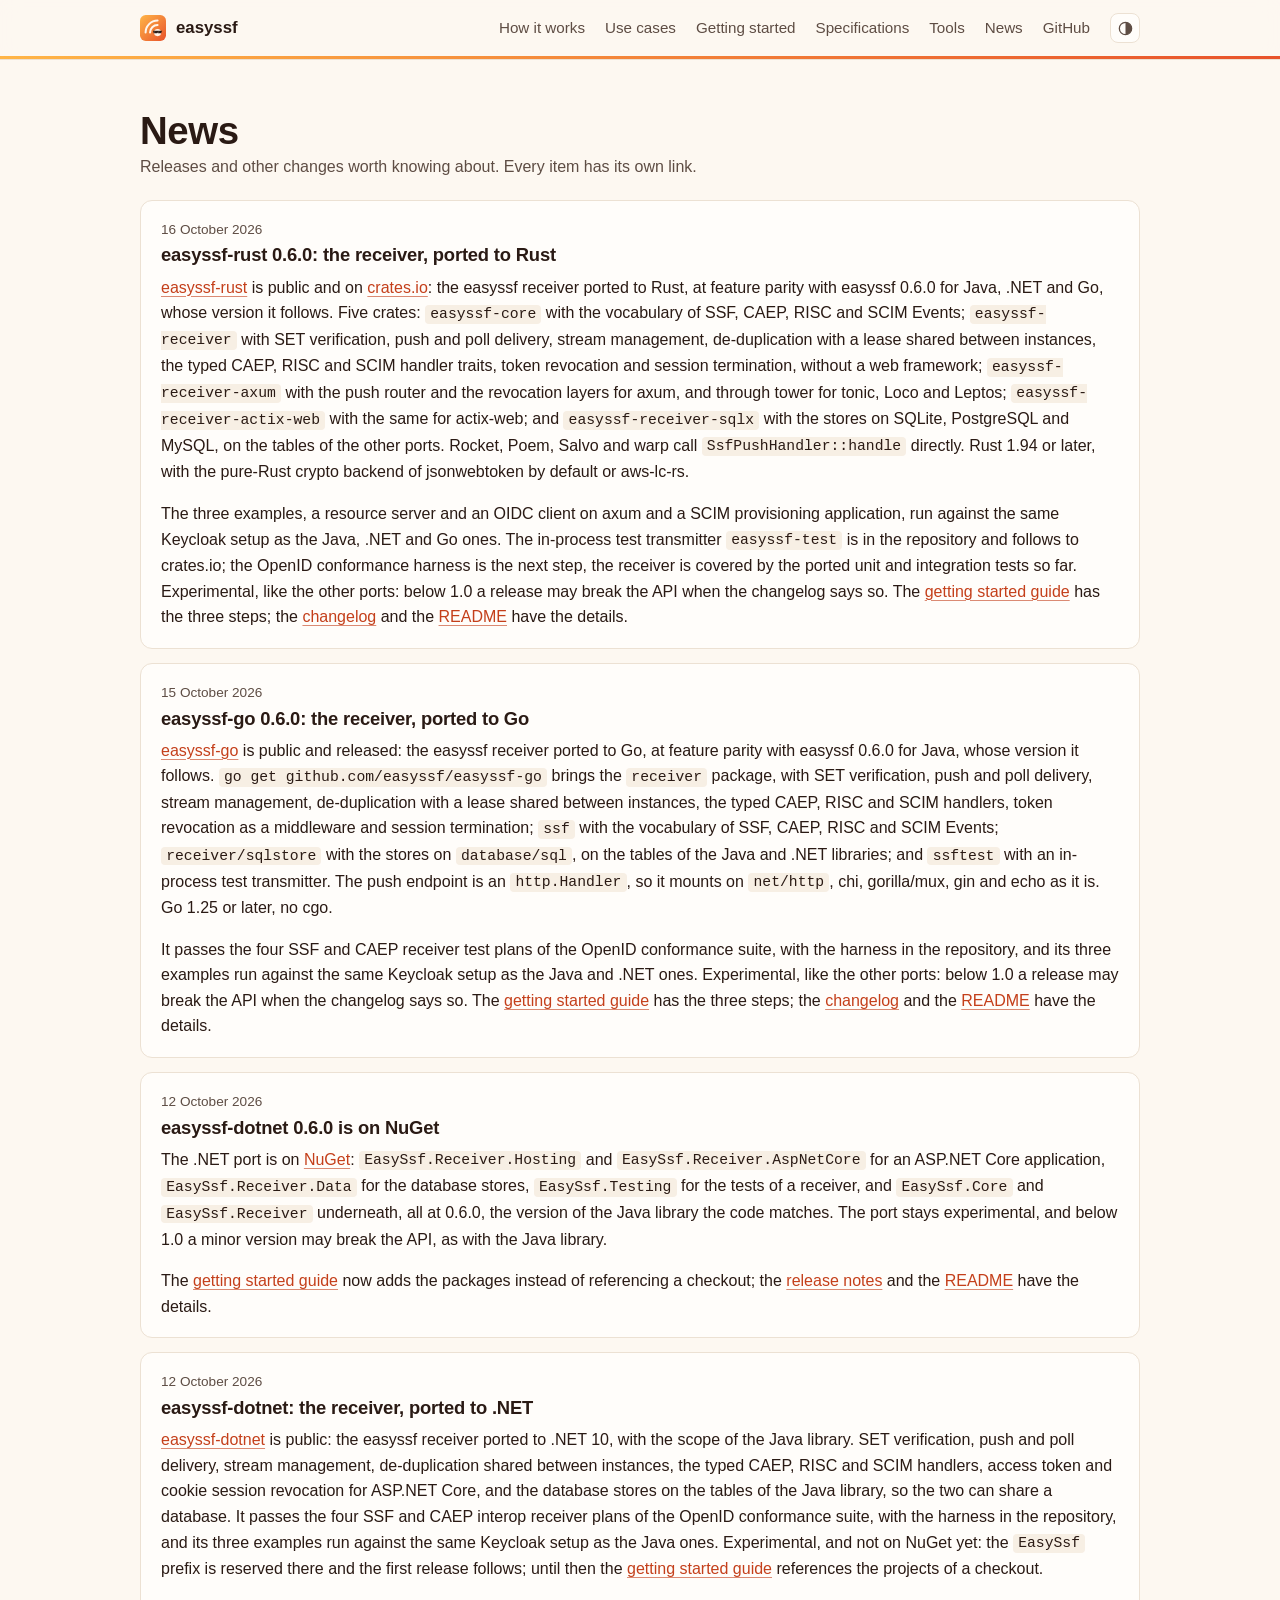
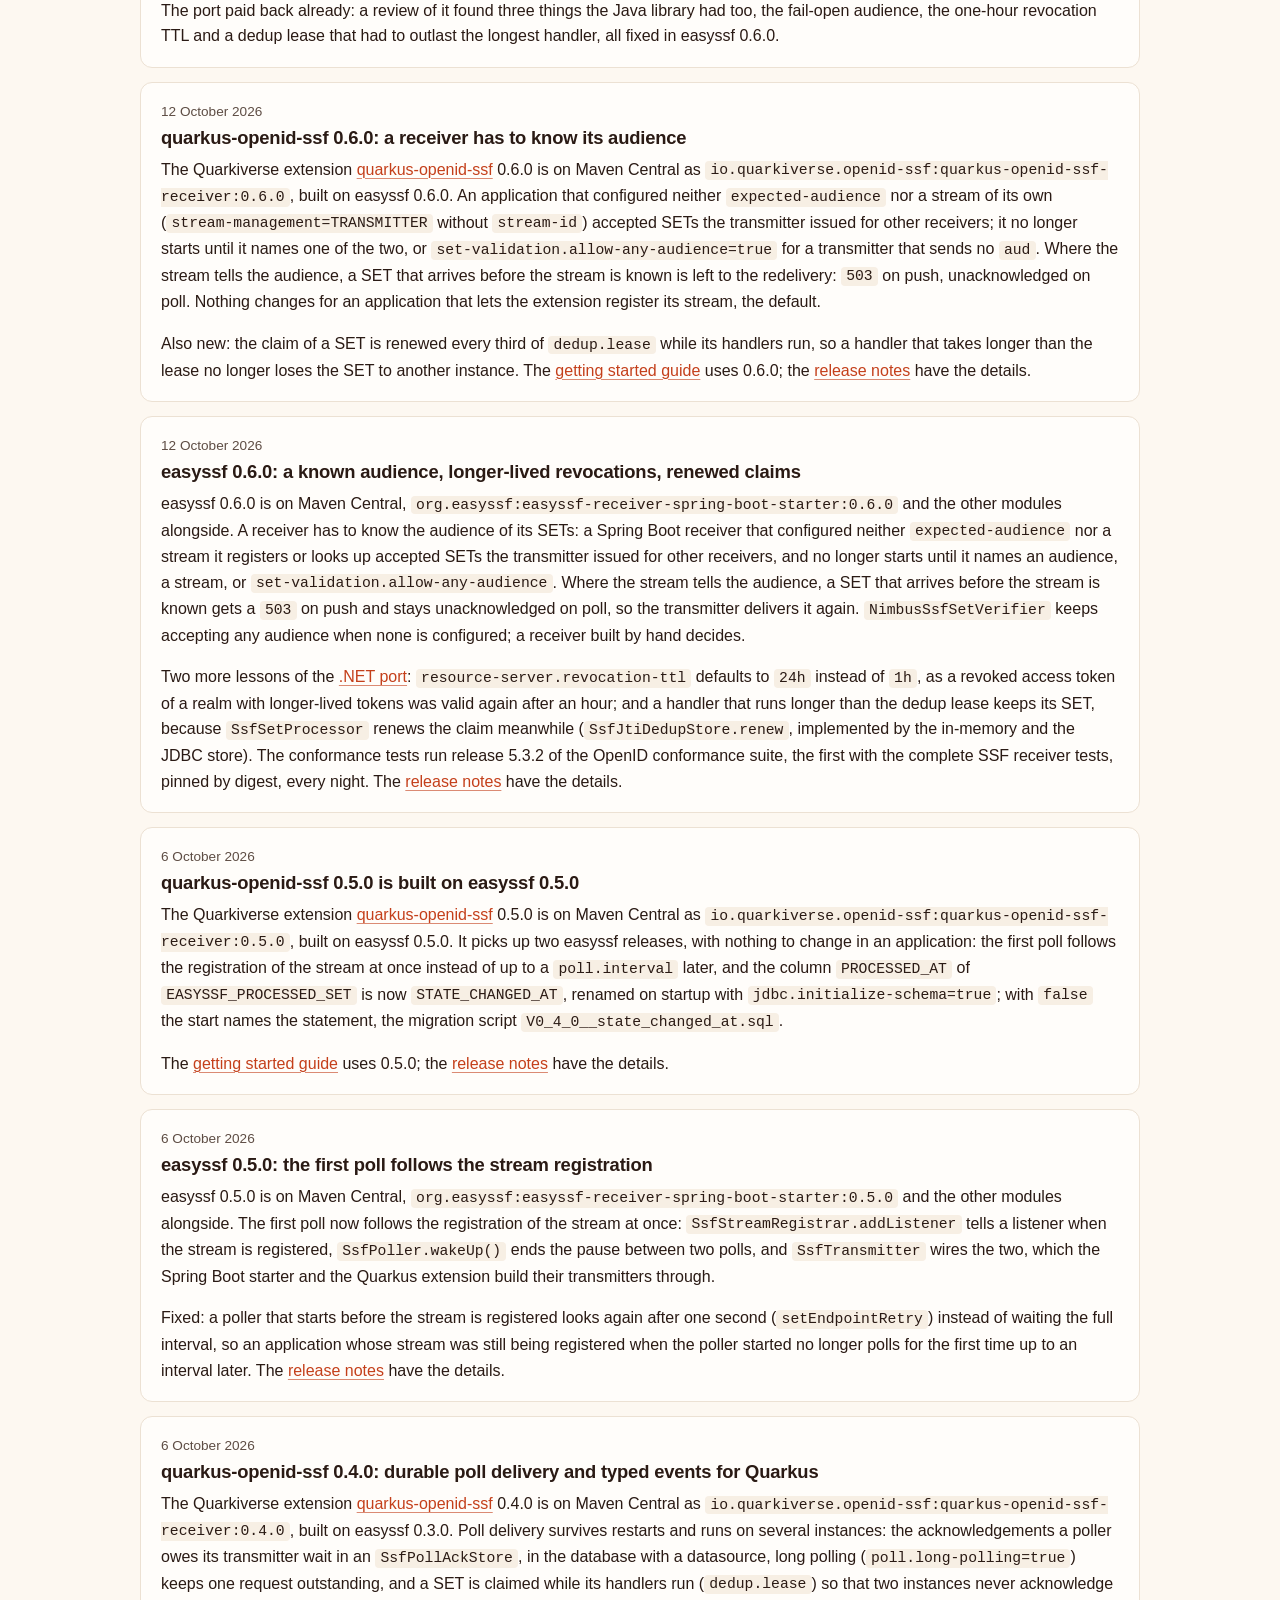
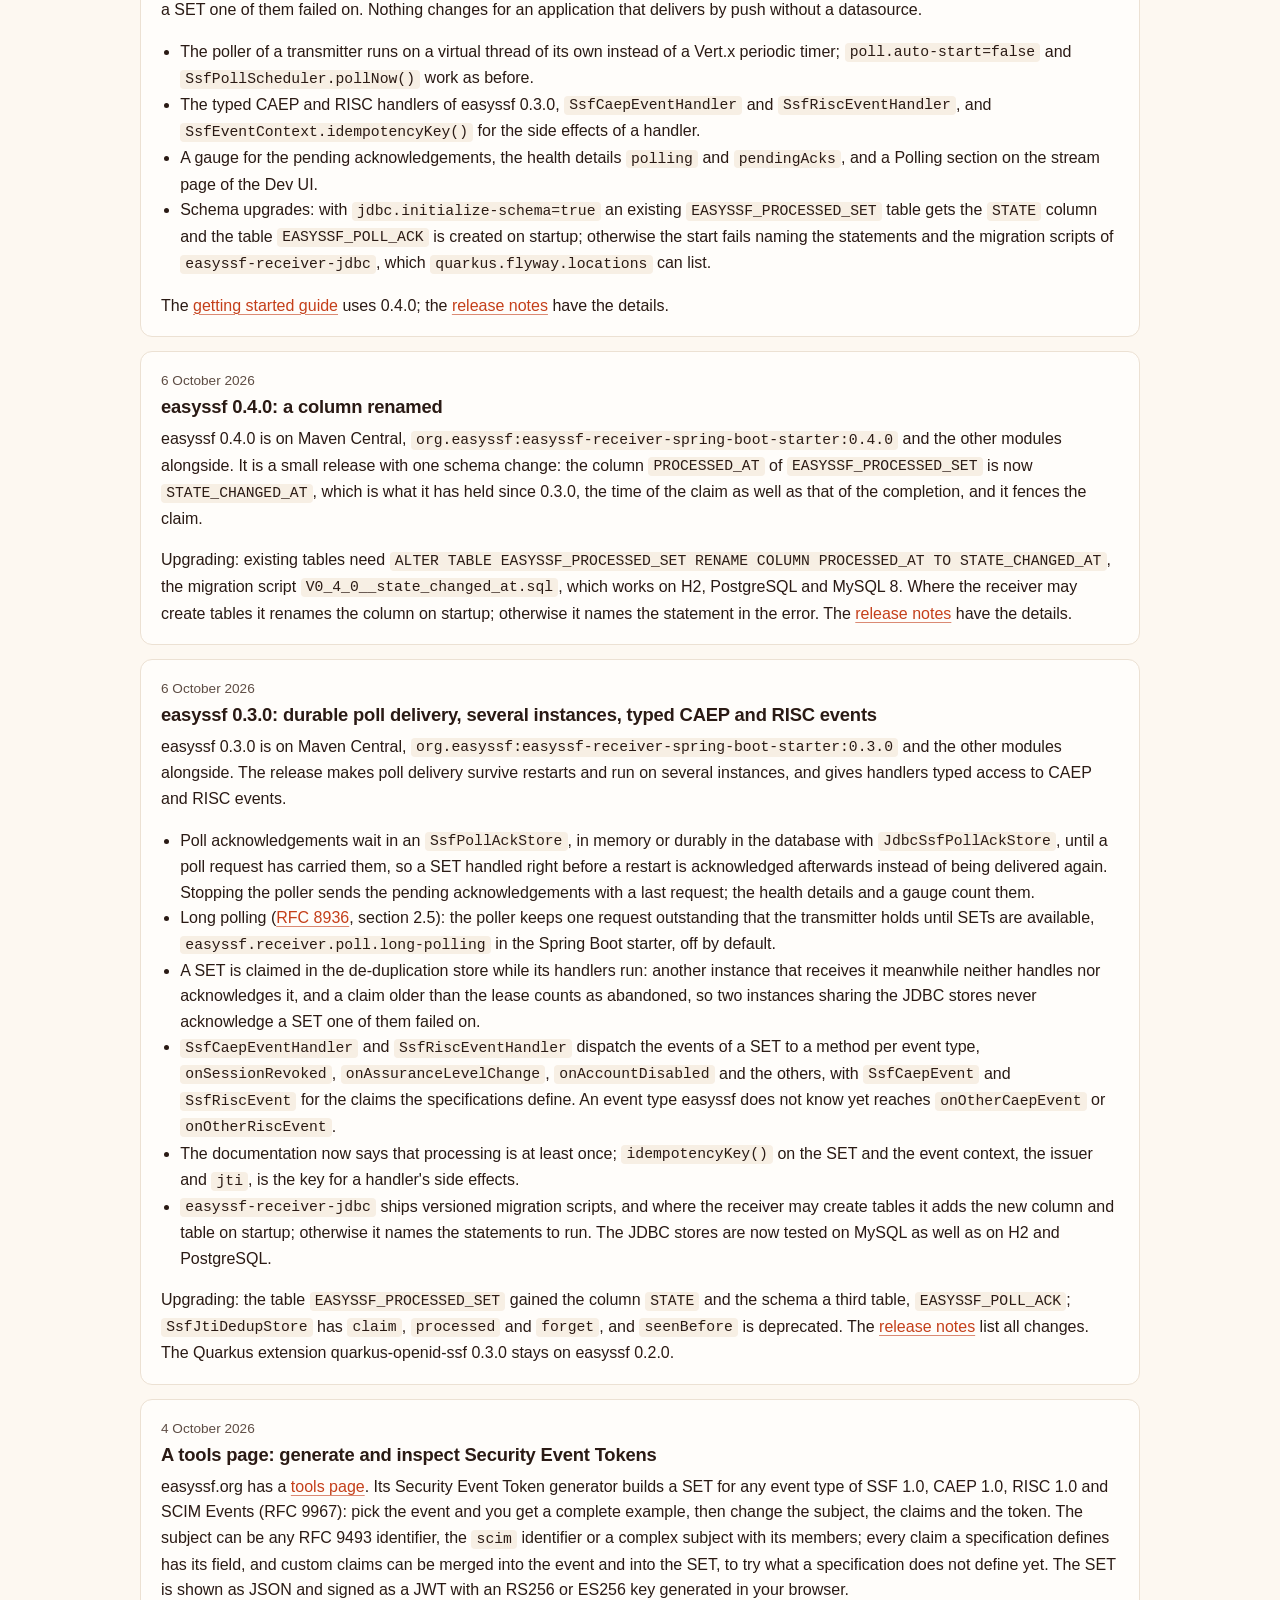
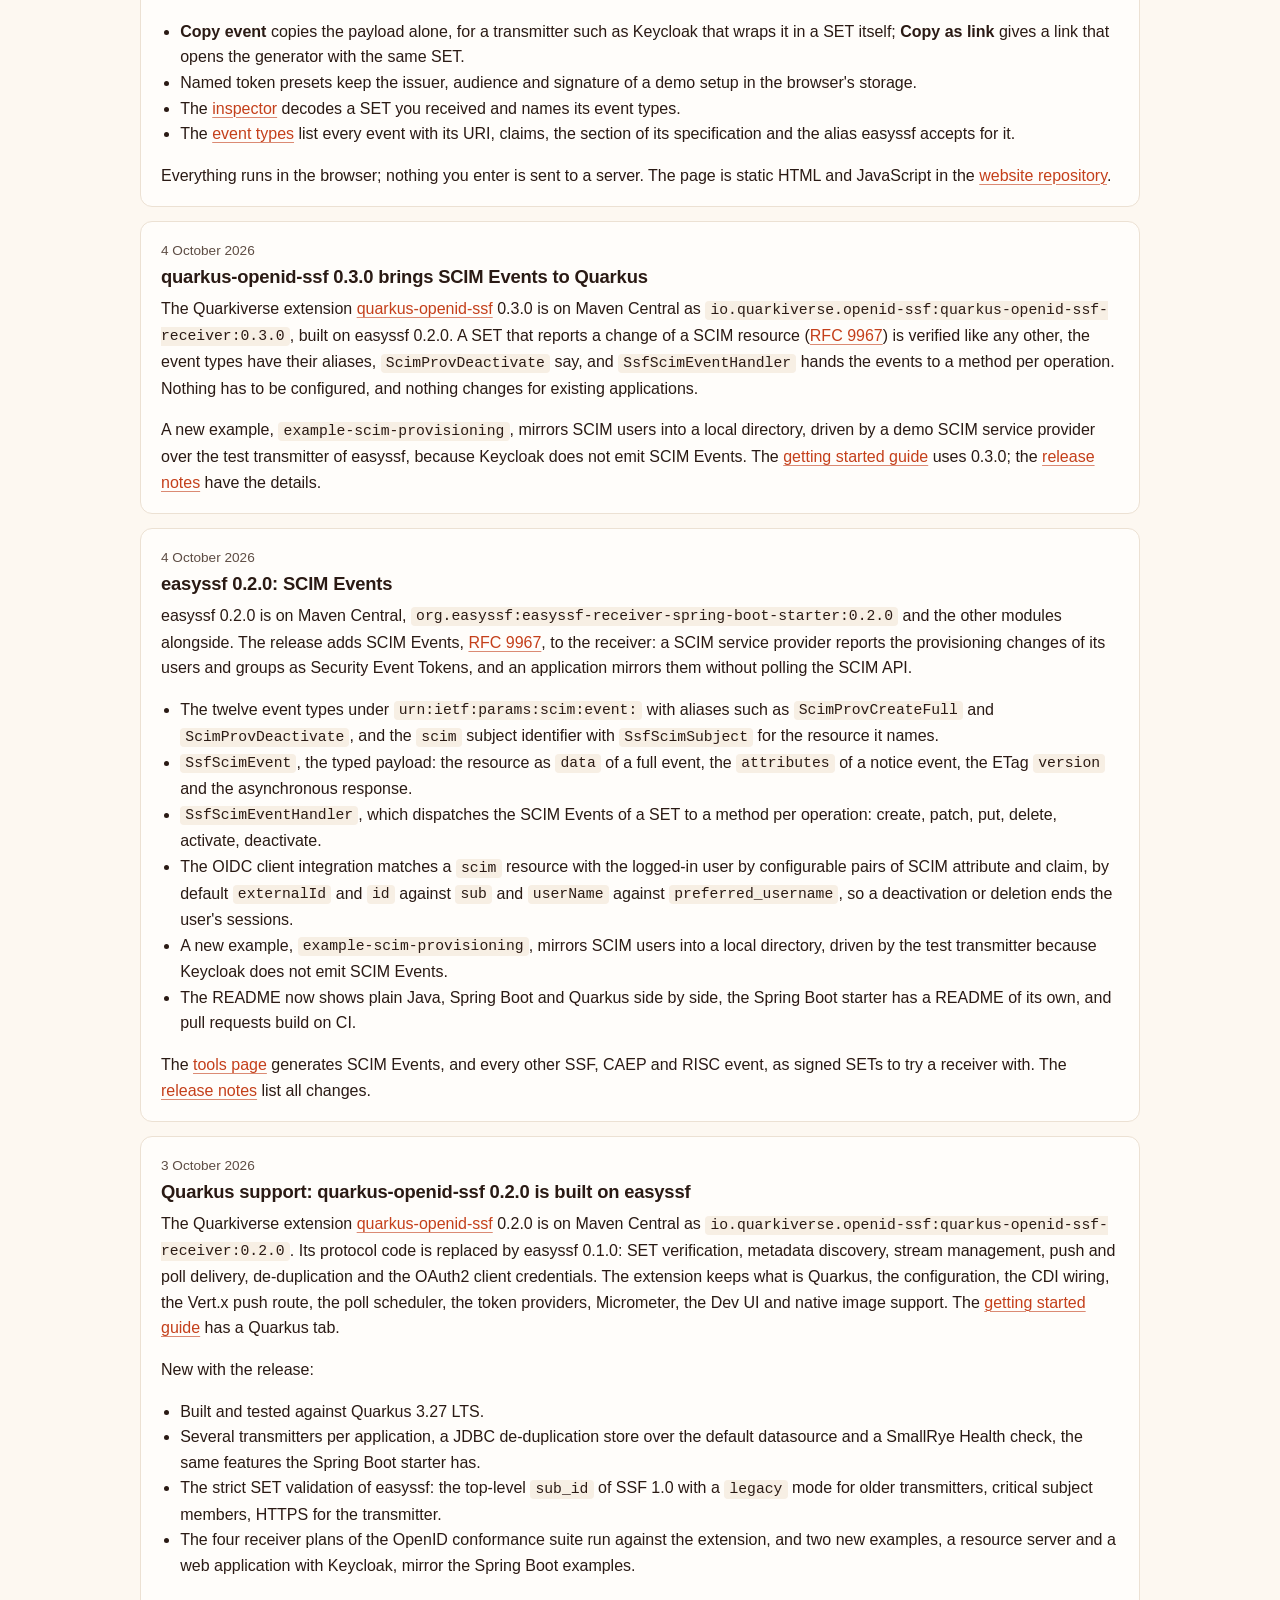
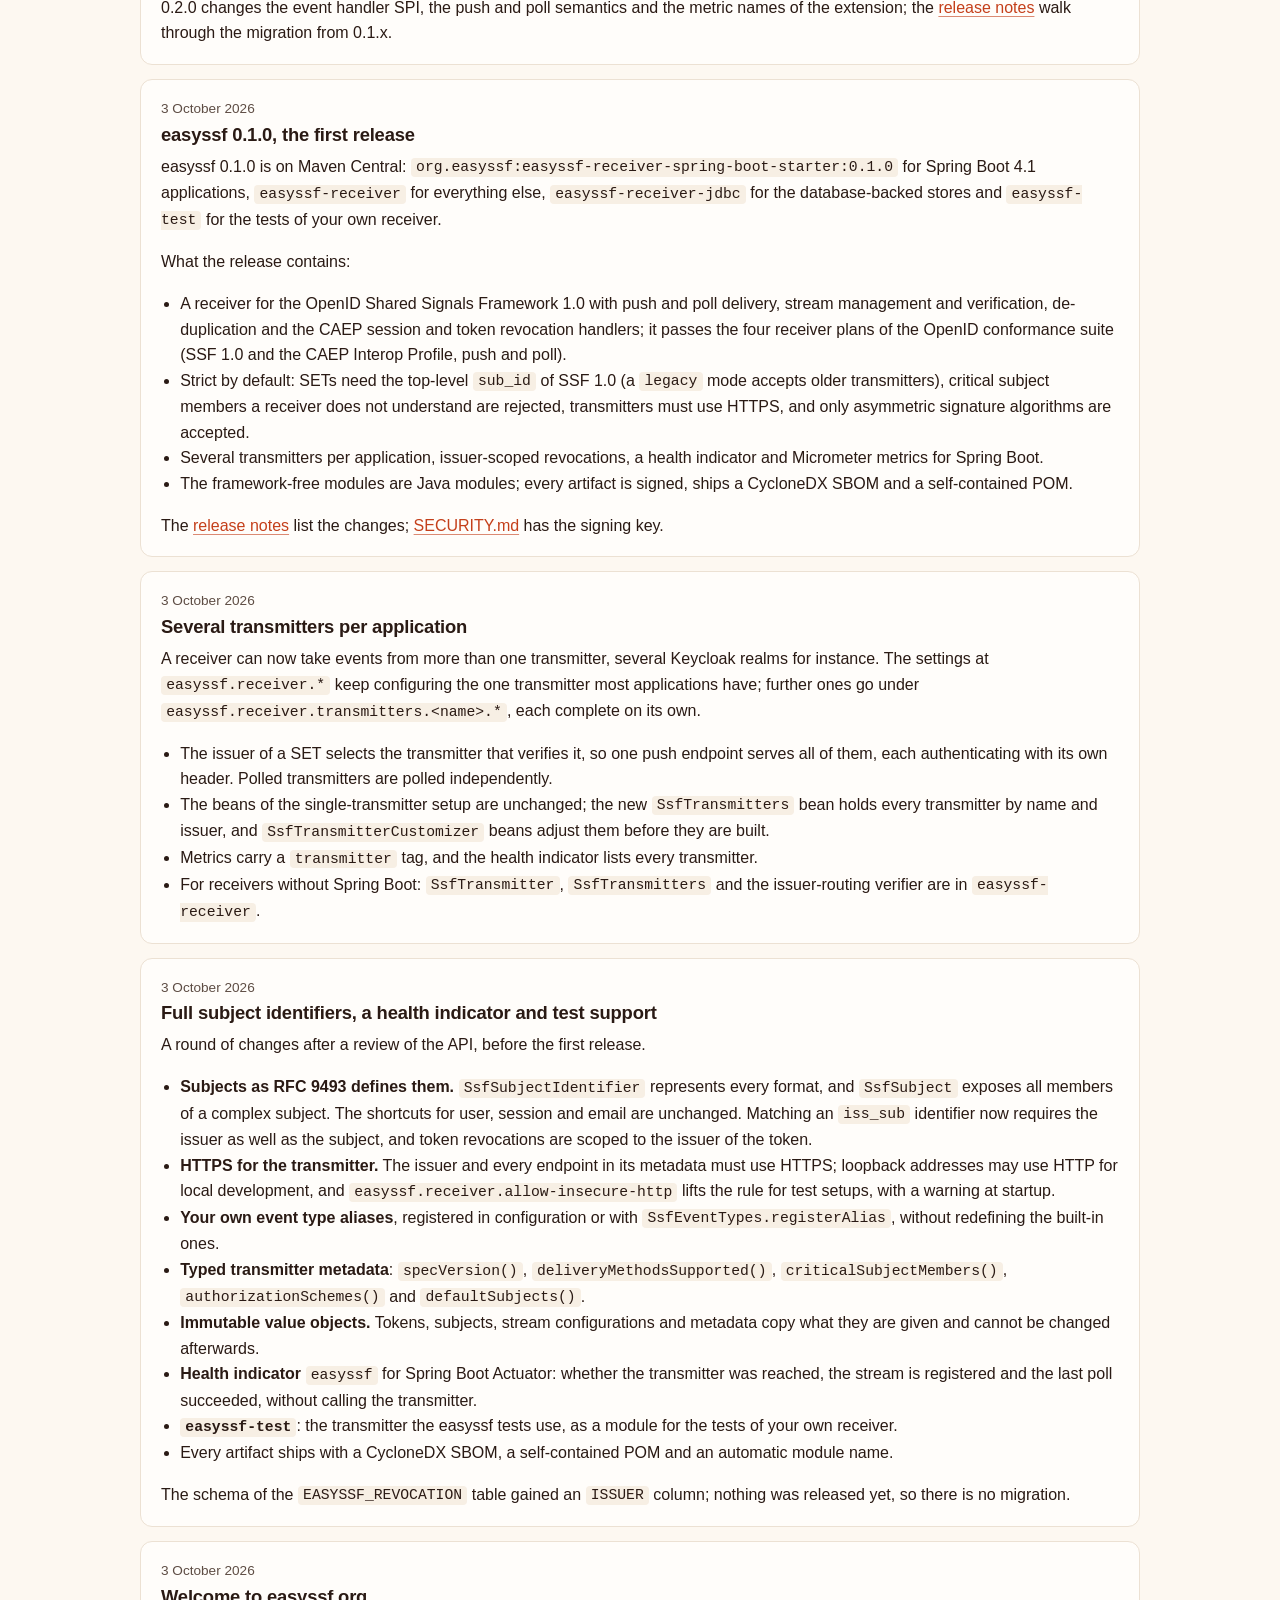
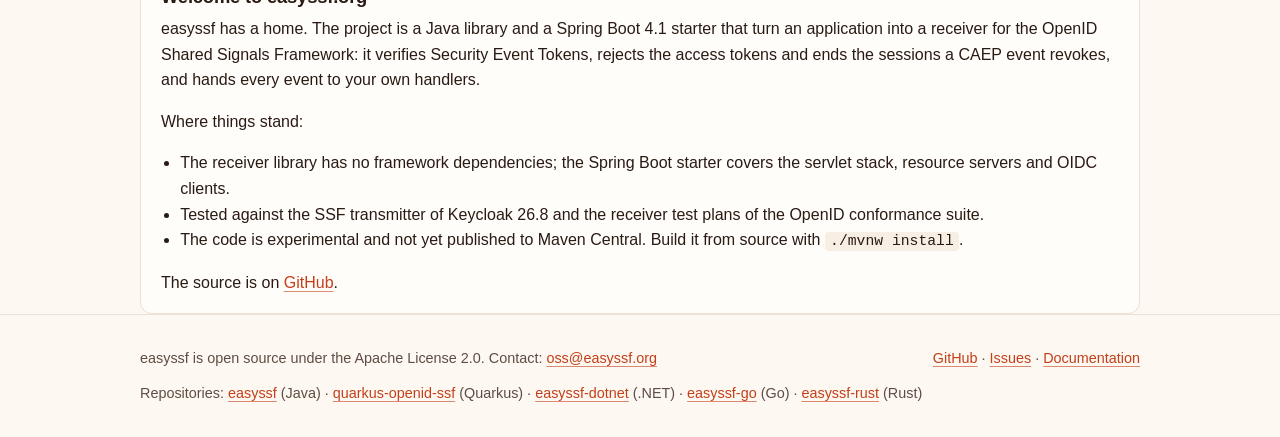
==== commit 45a7b62f: "Update website - Revise hero text - Replace module listing with repo listing  Signed-off-by: Thomas " ====
--- a/news.html
+++ b/news.html
@@ -69,6 +69,13 @@
       <a href="https://github.com/easyssf/easyssf/issues">Issues</a> ·
       <a href="https://github.com/easyssf/easyssf#readme">Documentation</a>
     </span>
+    <span class="repos">Repositories:
+      <a href="https://github.com/easyssf/easyssf">easyssf</a> (Java) ·
+      <a href="https://github.com/quarkiverse/quarkus-openid-ssf">quarkus-openid-ssf</a> (Quarkus) ·
+      <a href="https://github.com/easyssf/easyssf-dotnet">easyssf-dotnet</a> (.NET) ·
+      <a href="https://github.com/easyssf/easyssf-go">easyssf-go</a> (Go) ·
+      <a href="https://github.com/easyssf/easyssf-rust">easyssf-rust</a> (Rust)
+    </span>
   </div>
 </footer>
 
--- a/site.css
+++ b/site.css
@@ -114,6 +114,8 @@
 h3 { font-size: 1.05rem; margin-bottom: .35rem; }
 p { margin: 0 0 1rem; }
 .muted { color: var(--fg-muted); }
+/* intro paragraphs of sections: a readable measure, and no lone short word at the end of the last line */
+.intro { max-width: 80ch; text-wrap: pretty; }
 .wrap { max-width: 1040px; margin: 0 auto; padding-inline: 20px; }
 /* wide screens: a wider column for the diagram, tables, code and the tools; prose keeps its measure
    through the max-width in ch of the paragraphs, and from 1800px the type grows a step */
@@ -200,9 +202,11 @@
   .hero-art .ring:nth-child(3) { display: none; }
 }
 .hero h1 { font-size: clamp(2rem, 5vw, 3rem); max-width: 26ch; }
-.hero .lead { font-size: 1.2rem; max-width: 60ch; color: var(--fg-muted); margin-top: 18px; }
+.hero .lead { font-size: 1.2rem; max-width: 60ch; color: var(--fg-muted); margin-top: 18px; text-wrap: balance; }
+.hero .lead + .lead { margin-top: 12px; }
 .badges { display: flex; flex-wrap: wrap; gap: 8px; margin-top: 18px; }
 .badge { font-size: .8rem; padding: 3px 10px; border-radius: 999px; background: var(--accent-soft); color: var(--fg); border: 1px solid transparent; }
+a.badge:hover { text-decoration: none; border-color: var(--accent); }
 .badge.warn { background: var(--accent-strong); color: var(--accent-strong-fg); font-weight: 600; }
 .cta { display: flex; flex-wrap: wrap; gap: 12px; margin-top: 28px; }
 .btn {
@@ -261,6 +265,14 @@
 .usecase p { margin-bottom: 10px; }
 .usecase .examples-links { margin: 0; font-size: .9rem; }
 
+/* why a receiver: the case for the library, and the places it already runs */
+.grid.why { grid-template-columns: repeat(auto-fit, minmax(min(300px, 100%), 1fr)); }
+.proof { list-style: none; margin: 28px 0 0; padding: 20px 0 0; border-top: 1px solid var(--line); display: grid; gap: 14px 28px; grid-template-columns: repeat(auto-fit, minmax(min(220px, 100%), 1fr)); font-size: .9rem; color: var(--fg-muted); }
+.proof li { margin: 0; }
+.proof strong { display: block; color: var(--fg); font-weight: 600; margin-bottom: 2px; }
+.proof strong a { color: inherit; text-decoration: none; }
+.proof strong a:hover { color: var(--accent); }
+
 /* grids and cards */
 .grid { display: grid; gap: 16px; grid-template-columns: repeat(auto-fit, minmax(260px, 1fr)); margin-top: 20px; }
 .grid > *, .two > * { min-width: 0; }
@@ -268,6 +280,21 @@
 .card p { margin: 0; color: var(--fg-muted); font-size: .95rem; }
 .card .rfc { display: inline-block; font-size: .75rem; color: var(--fg-muted); margin-left: 6px; font-weight: 400; }
 
+/* code: one card per repository */
+.grid.repos { grid-template-columns: repeat(auto-fit, minmax(min(300px, 100%), 1fr)); }
+@media (min-width: 1800px) { .grid.repos { grid-template-columns: repeat(5, 1fr); } }
+.card.repo { display: flex; flex-direction: column; gap: 8px; }
+.card.repo code { overflow-wrap: anywhere; }
+.card.repo .platform { font-size: .8rem; font-weight: 600; color: var(--fg-muted); }
+.card.repo h3 { margin: 0; }
+.card.repo h3 a { color: inherit; display: inline-flex; align-items: center; gap: 6px; }
+.card.repo h3 a:hover { color: var(--accent); text-decoration: none; }
+.card.repo h3 svg { width: 14px; height: 14px; flex: none; color: var(--fg-muted); }
+.card.repo h3 a:hover svg { color: var(--accent); }
+.card.repo .version { font-size: .85rem; }
+.card.repo .badges { margin-top: auto; padding-top: 6px; gap: 6px; }
+.card.repo .badge { font-size: .75rem; font-weight: 600; }
+
 .two { display: grid; gap: 20px; grid-template-columns: 1fr 1fr; margin-top: 20px; }
 @media (max-width: 760px) { .two { grid-template-columns: 1fr; } }
 .step { counter-increment: step; }
@@ -286,6 +313,7 @@
 
 footer { border-top: 1px solid var(--line); padding-block: 32px; color: var(--fg-muted); font-size: .9rem; }
 footer .wrap { display: flex; flex-wrap: wrap; gap: 12px 28px; justify-content: space-between; }
+footer .repos { flex-basis: 100%; }
 
 /* news */
 .news-list { display: grid; gap: 14px; margin-top: 20px; }
@@ -313,6 +341,12 @@
 .switch [role="tab"]:hover { color: var(--fg); }
 .switch [role="tab"][aria-selected="true"] { background: var(--bg-raised); color: var(--fg); box-shadow: 0 1px 2px rgba(42,26,20,.12); }
 .switch [role="tab"]:focus-visible { outline: 2px solid var(--accent); outline-offset: 2px; }
+.switch.sub { margin: 0 0 20px; padding: 3px; }
+.switch.sub [role="tab"] { padding: 5px 13px; font-size: .9rem; }
+.switch-row { display: flex; flex-wrap: wrap; align-items: center; gap: 10px 14px; margin: 4px 0 20px; }
+.switch-row.sub { margin: 0 0 20px; }
+.switch-row .switch { margin: 0; }
+.switch-label { font-size: .9rem; font-weight: 600; color: var(--fg-muted); }
 .framework > .muted:first-child { margin-bottom: 0; }
 .framework .two { margin-top: 16px; }
 .examples { margin: 0; padding-left: 1.2rem; color: var(--fg-muted); font-size: .95rem; }
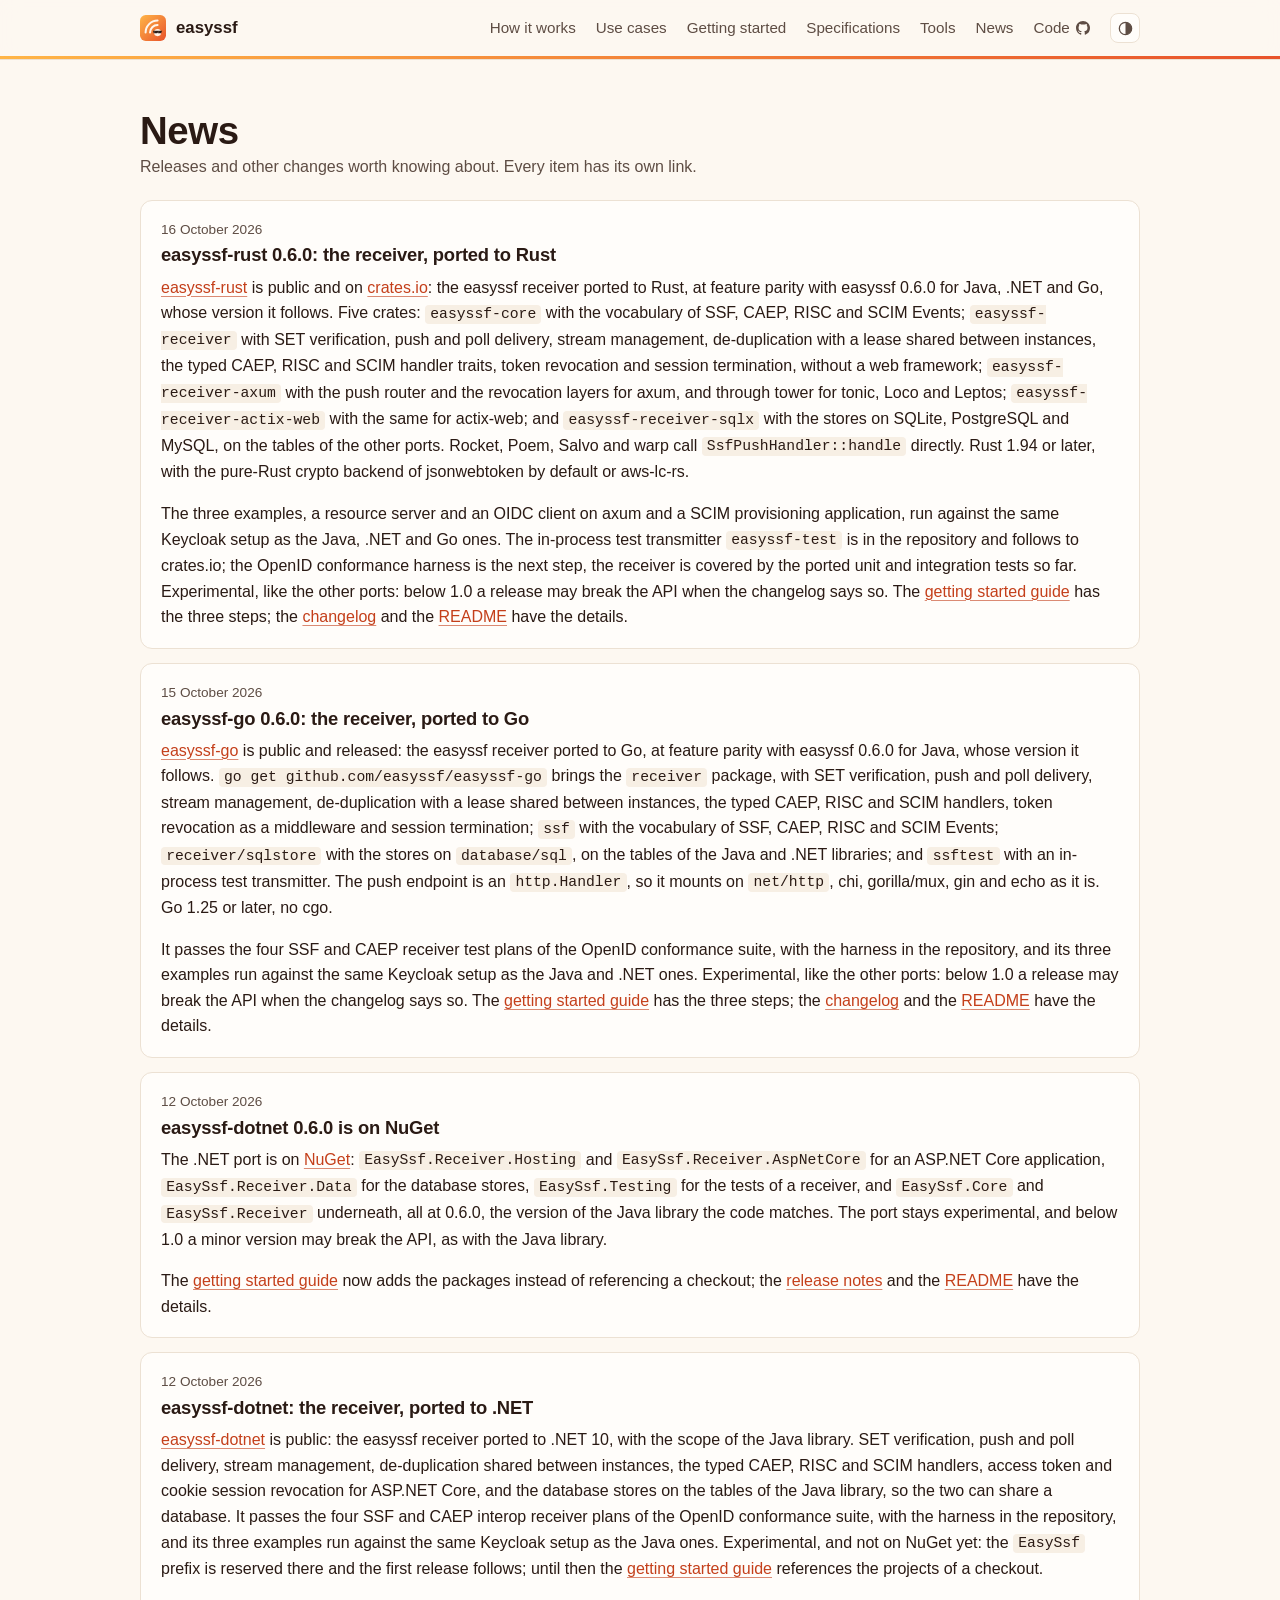
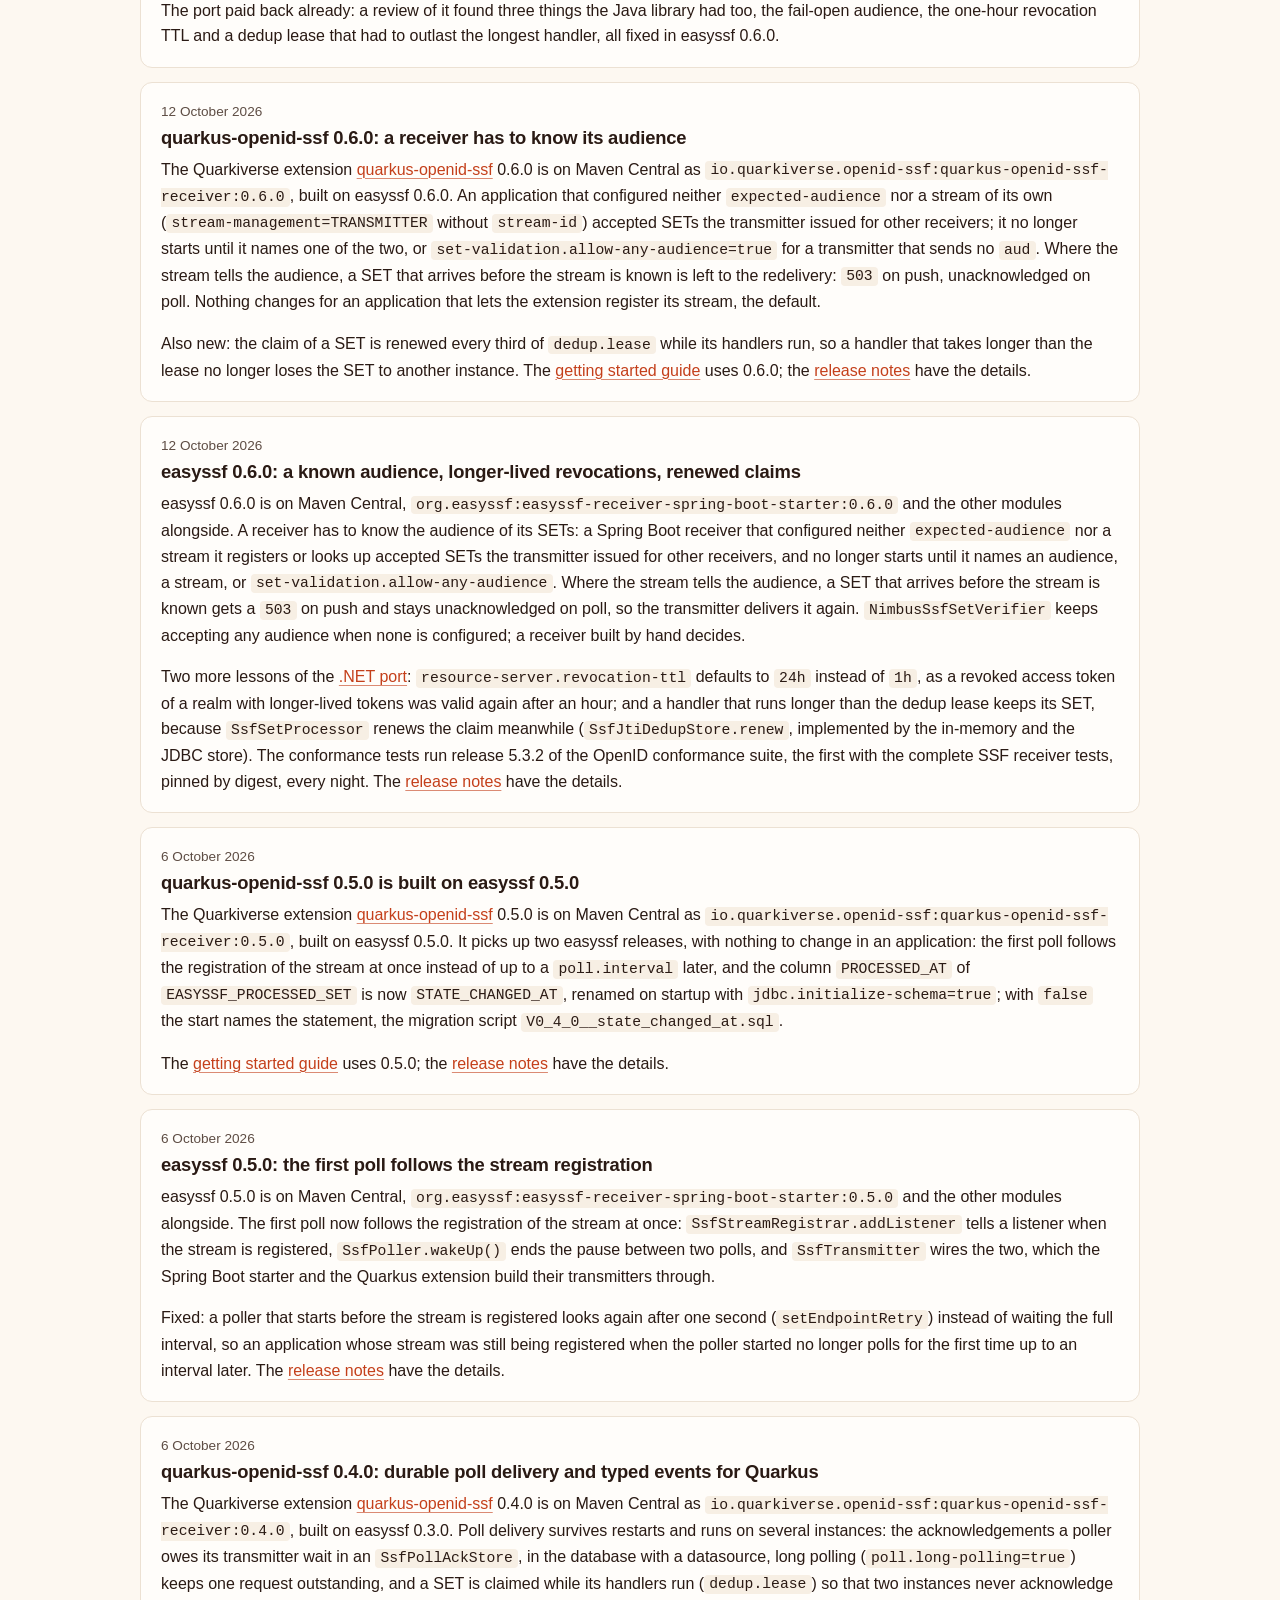
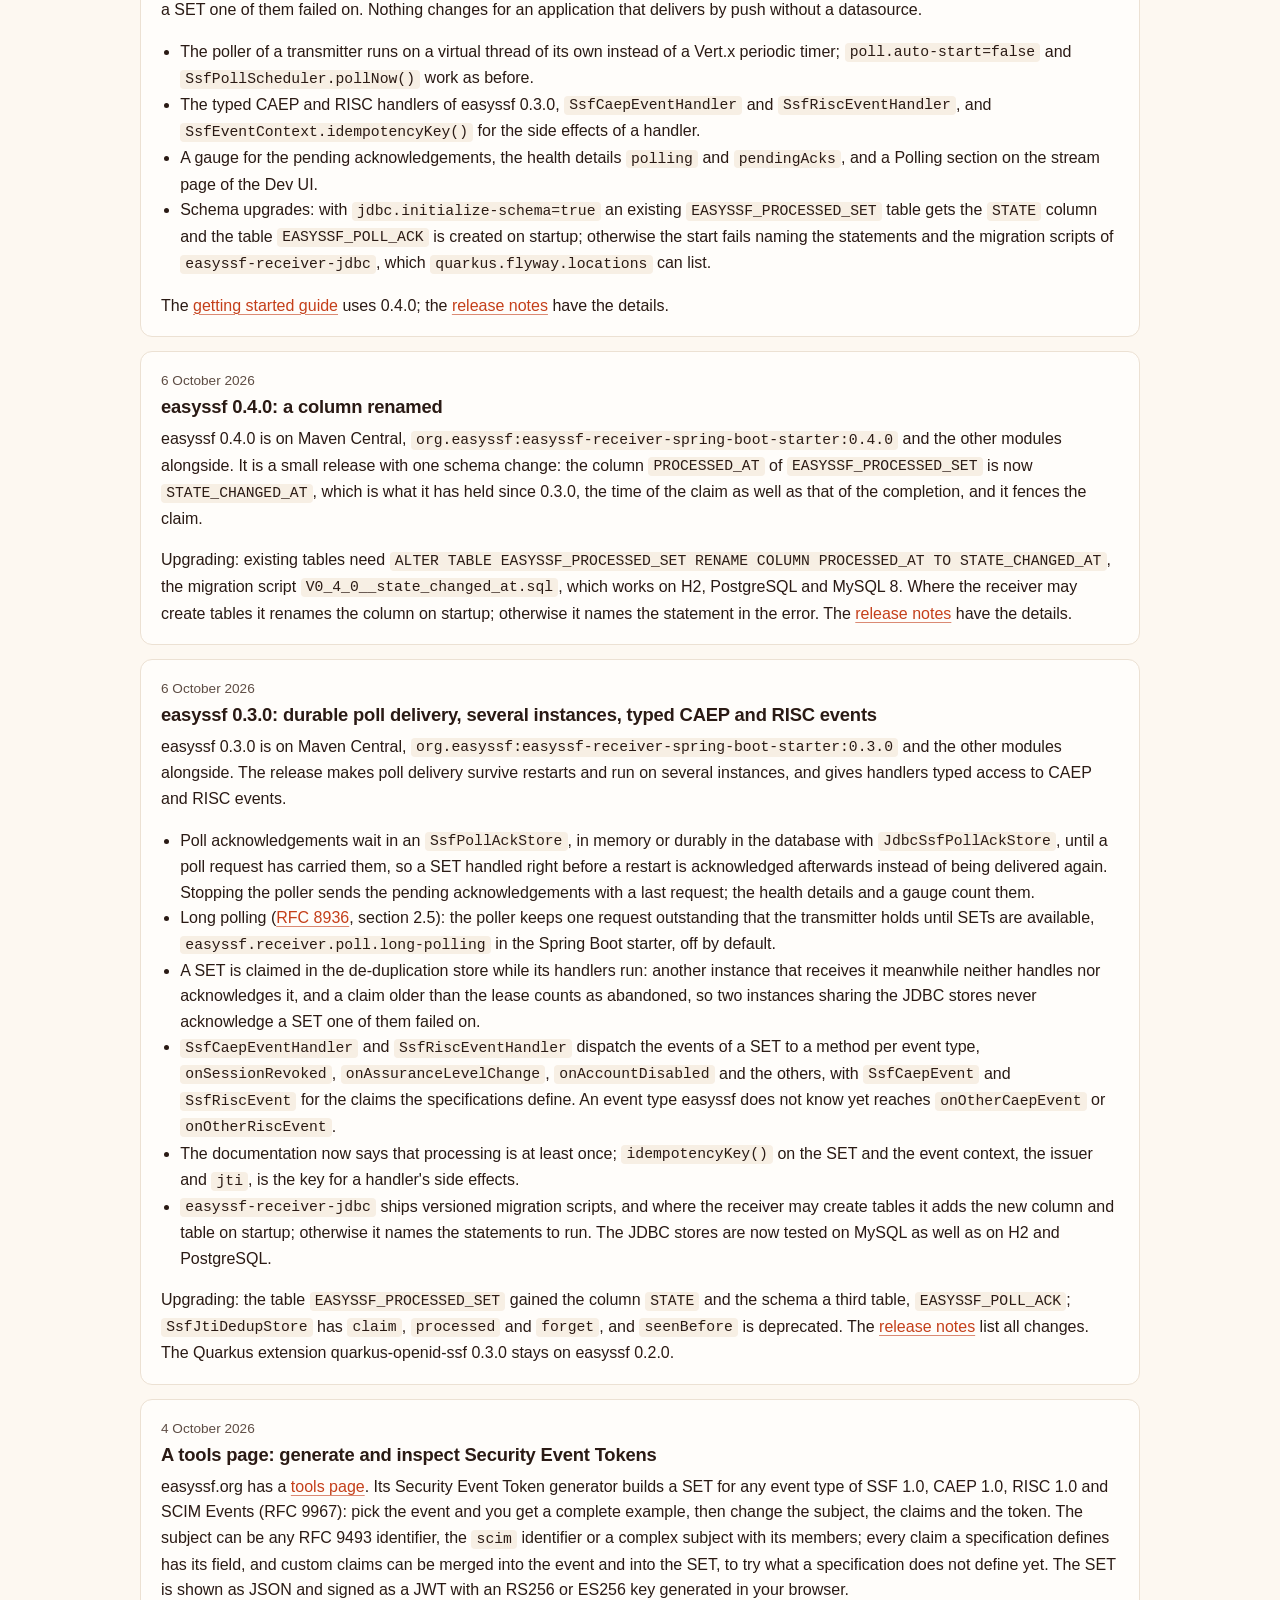
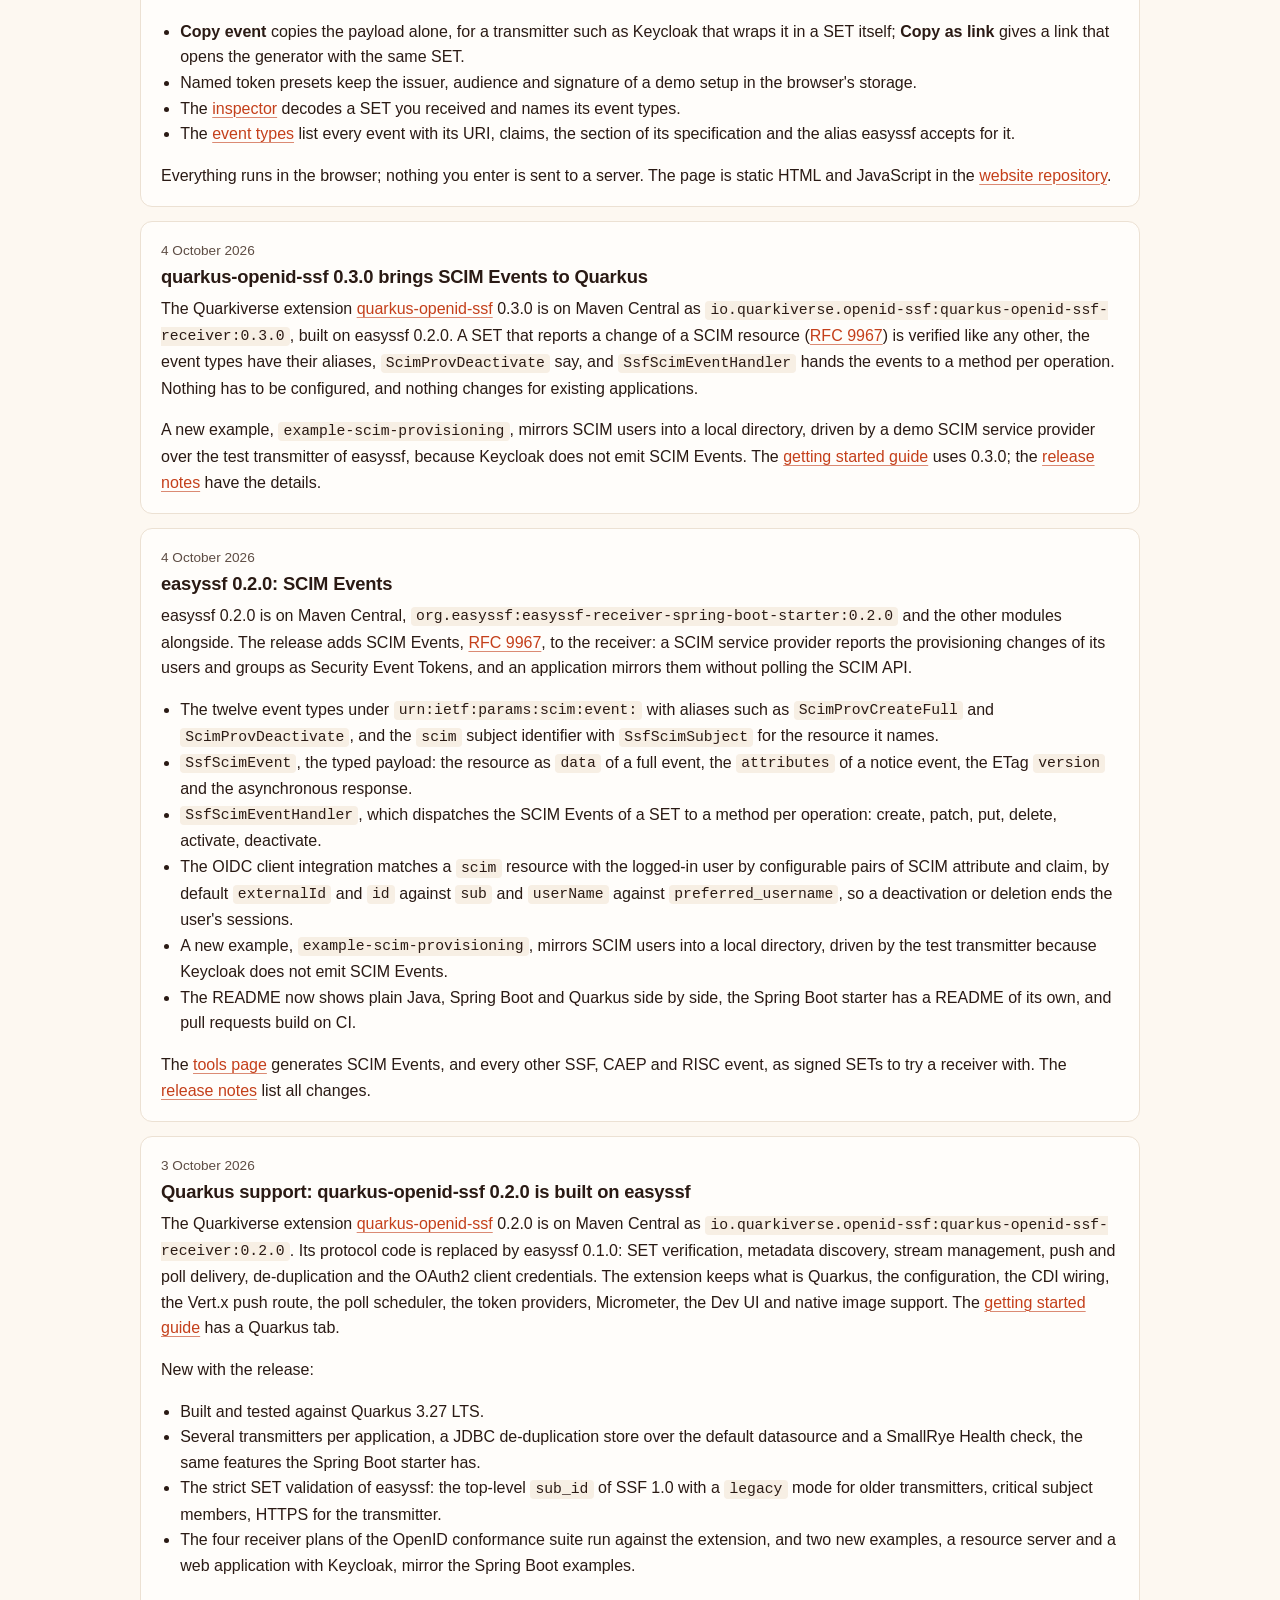
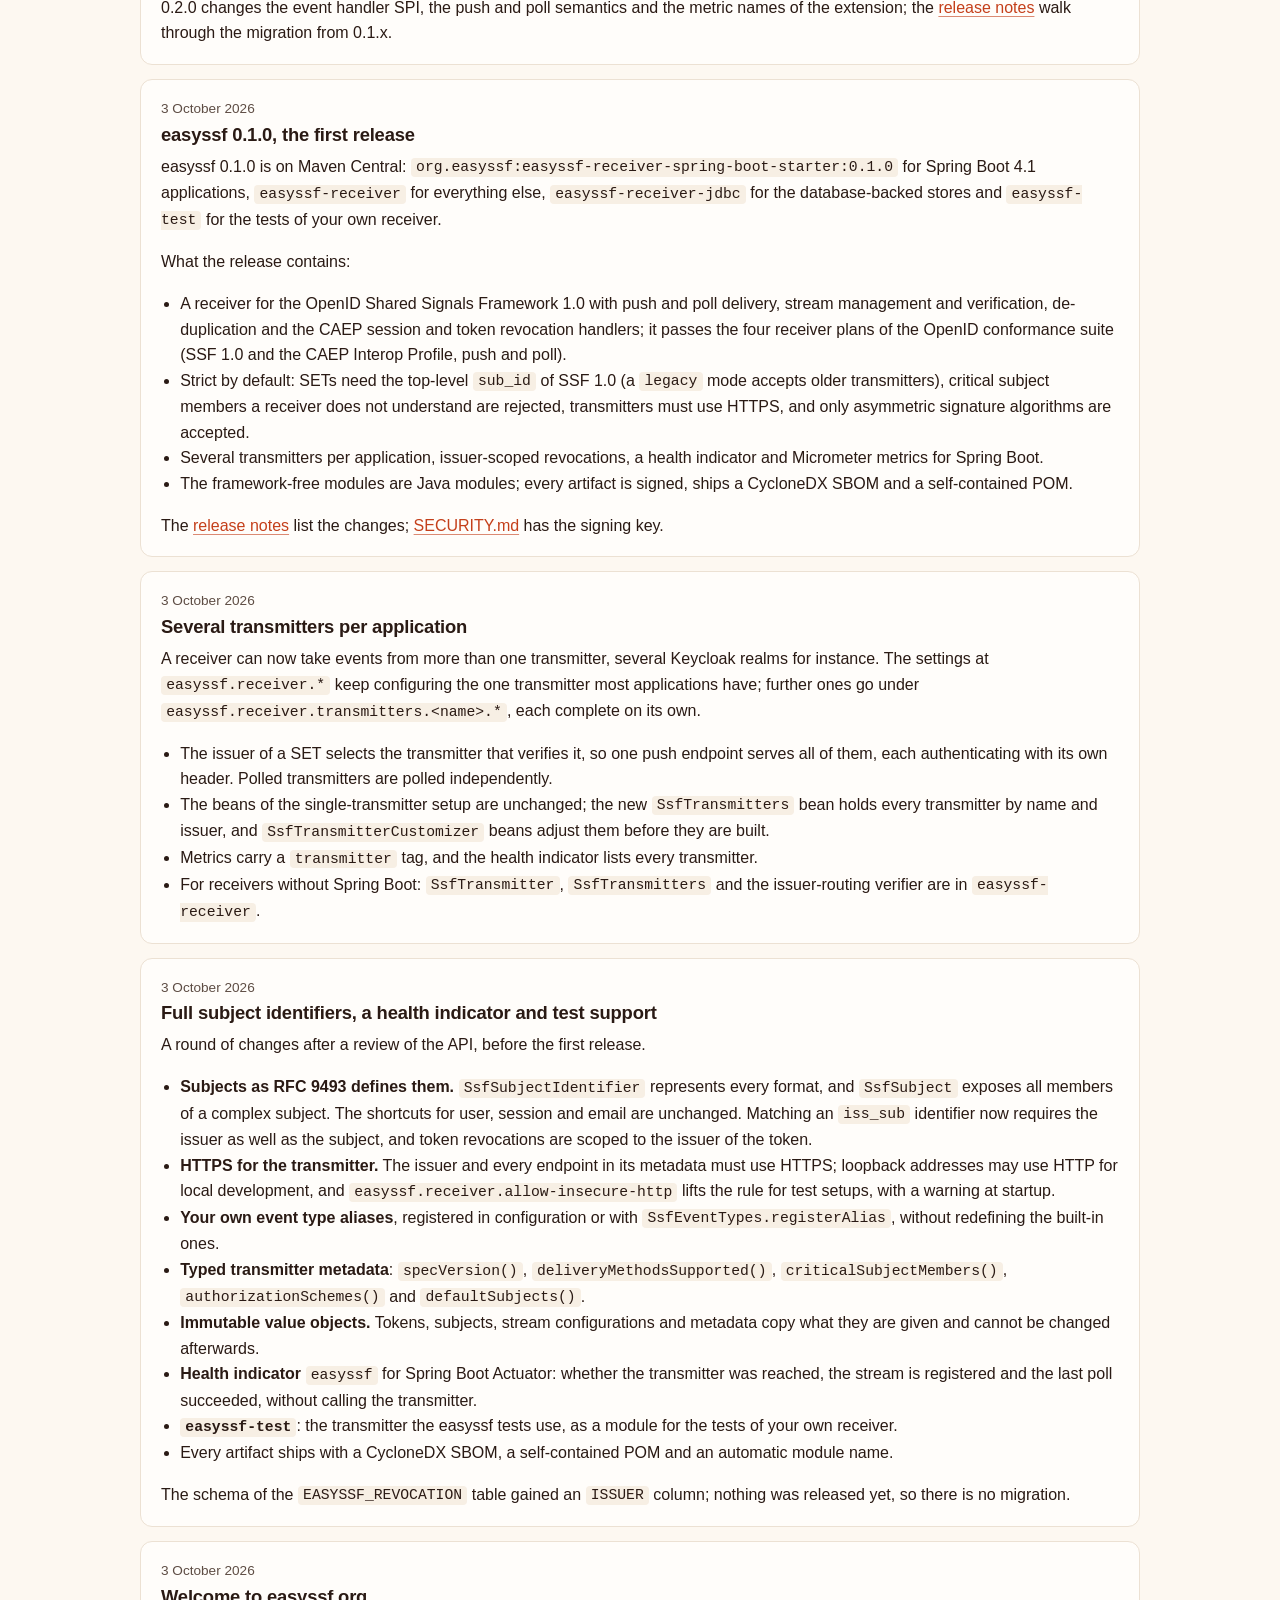
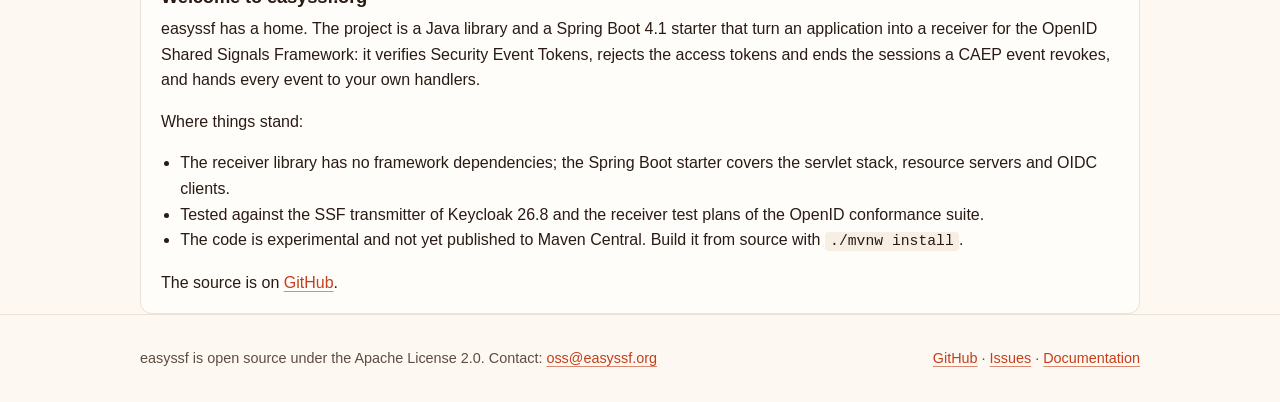
==== commit f858dbc8: "Tidy the home page around the Code section Point the nav's GitHub link at the Code section, drop the" ====
--- a/news.html
+++ b/news.html
@@ -39,7 +39,7 @@
       <a href="index.html#specs" class="hide-sm">Specifications</a>
       <a href="tools.html">Tools</a>
       <a href="news.html">News</a>
-      <a href="https://github.com/easyssf/easyssf">GitHub</a>
+      <a href="index.html#code">Code <svg class="gh" width="14" height="14" viewBox="0 0 16 16" aria-hidden="true"><path fill="currentColor" d="M8 0C3.58 0 0 3.58 0 8c0 3.54 2.29 6.53 5.47 7.59.4.07.55-.17.55-.38 0-.19-.01-.82-.01-1.49-2.01.37-2.53-.49-2.69-.94-.09-.23-.48-.94-.82-1.13-.28-.15-.68-.52-.01-.53.63-.01 1.08.58 1.23.82.72 1.21 1.87.87 2.33.66.07-.52.28-.87.51-1.07-1.78-.2-3.64-.89-3.64-3.95 0-.87.31-1.59.82-2.15-.08-.2-.36-1.02.08-2.12 0 0 .67-.21 2.2.82.64-.18 1.32-.27 2-.27.68 0 1.36.09 2 .27 1.53-1.04 2.2-.82 2.2-.82.44 1.1.16 1.92.08 2.12.51.56.82 1.27.82 2.15 0 3.07-1.87 3.75-3.65 3.95.29.25.54.73.54 1.48 0 1.07-.01 1.93-.01 2.2 0 .21.15.46.55.38A8.01 8.01 0 0 0 16 8c0-4.42-3.58-8-8-8z"/></svg></a>
       <button type="button" class="theme-toggle" data-theme-toggle aria-label="Theme: follows the system" title="Theme: follows the system">
         <svg class="icon-auto" viewBox="0 0 20 20" aria-hidden="true"><circle cx="10" cy="10" r="7.25" fill="none" stroke="currentColor" stroke-width="1.5"/><path d="M10 2.75a7.25 7.25 0 0 1 0 14.5z" fill="currentColor"/></svg>
         <svg class="icon-sun" viewBox="0 0 20 20" aria-hidden="true"><circle cx="10" cy="10" r="3.75" fill="none" stroke="currentColor" stroke-width="1.5"/><path d="M10 1.5v2.5M10 16v2.5M1.5 10H4M16 10h2.5M4 4l1.8 1.8M14.2 14.2 16 16M4 16l1.8-1.8M14.2 5.8 16 4" fill="none" stroke="currentColor" stroke-width="1.5" stroke-linecap="round"/></svg>
@@ -69,13 +69,6 @@
       <a href="https://github.com/easyssf/easyssf/issues">Issues</a> ·
       <a href="https://github.com/easyssf/easyssf#readme">Documentation</a>
     </span>
-    <span class="repos">Repositories:
-      <a href="https://github.com/easyssf/easyssf">easyssf</a> (Java) ·
-      <a href="https://github.com/quarkiverse/quarkus-openid-ssf">quarkus-openid-ssf</a> (Quarkus) ·
-      <a href="https://github.com/easyssf/easyssf-dotnet">easyssf-dotnet</a> (.NET) ·
-      <a href="https://github.com/easyssf/easyssf-go">easyssf-go</a> (Go) ·
-      <a href="https://github.com/easyssf/easyssf-rust">easyssf-rust</a> (Rust)
-    </span>
   </div>
 </footer>
 
--- a/site.css
+++ b/site.css
@@ -141,6 +141,7 @@
 nav.top { display: flex; gap: 20px; font-size: .95rem; }
 nav.top a { color: var(--fg-muted); white-space: nowrap; }
 nav.top a:hover { color: var(--fg); text-decoration: none; }
+nav.top a svg.gh { width: 14px; height: 14px; vertical-align: -2px; margin-left: 2px; }
 /* below 780px the links no longer fit next to the brand: the header wraps into two rows */
 @media (max-width: 780px) {
   header.site .wrap { height: auto; flex-wrap: wrap; padding-block: 10px; row-gap: 6px; }
@@ -262,22 +263,19 @@
 .usecase text.small { fill: var(--fg-muted); font-size: 10.5px; }
 .usecase .arrow { fill: none; stroke: var(--fg-muted); stroke-width: 1.4; }
 .usecase .arrow.accent { stroke: var(--accent); }
-.usecase p { margin-bottom: 10px; }
-.usecase .examples-links { margin: 0; font-size: .9rem; }
+.usecase p code { white-space: nowrap; }
+.usecase { display: flex; flex-direction: column; }
+.usecase p.caption { margin: 0 0 4px; font-size: .75rem; font-weight: 600; letter-spacing: .04em; text-transform: uppercase; color: var(--fg-muted); }
+.usecase p.examples-links { margin-top: auto; padding-top: 14px; font-size: .9rem; }
 
 /* why a receiver: the case for the library, and the places it already runs */
 .grid.why { grid-template-columns: repeat(auto-fit, minmax(min(300px, 100%), 1fr)); }
-.proof { list-style: none; margin: 28px 0 0; padding: 20px 0 0; border-top: 1px solid var(--line); display: grid; gap: 14px 28px; grid-template-columns: repeat(auto-fit, minmax(min(220px, 100%), 1fr)); font-size: .9rem; color: var(--fg-muted); }
-.proof li { margin: 0; }
-.proof strong { display: block; color: var(--fg); font-weight: 600; margin-bottom: 2px; }
-.proof strong a { color: inherit; text-decoration: none; }
-.proof strong a:hover { color: var(--accent); }
 
 /* grids and cards */
 .grid { display: grid; gap: 16px; grid-template-columns: repeat(auto-fit, minmax(260px, 1fr)); margin-top: 20px; }
 .grid > *, .two > * { min-width: 0; }
 .card { background: var(--bg-raised); border: 1px solid var(--line); border-radius: 12px; padding: 18px 20px; }
-.card p { margin: 0; color: var(--fg-muted); font-size: .95rem; }
+.card p { margin: 0; color: var(--fg-muted); font-size: .95rem; text-wrap: pretty; }
 .card .rfc { display: inline-block; font-size: .75rem; color: var(--fg-muted); margin-left: 6px; font-weight: 400; }
 
 /* code: one card per repository */
@@ -313,7 +311,6 @@
 
 footer { border-top: 1px solid var(--line); padding-block: 32px; color: var(--fg-muted); font-size: .9rem; }
 footer .wrap { display: flex; flex-wrap: wrap; gap: 12px 28px; justify-content: space-between; }
-footer .repos { flex-basis: 100%; }
 
 /* news */
 .news-list { display: grid; gap: 14px; margin-top: 20px; }
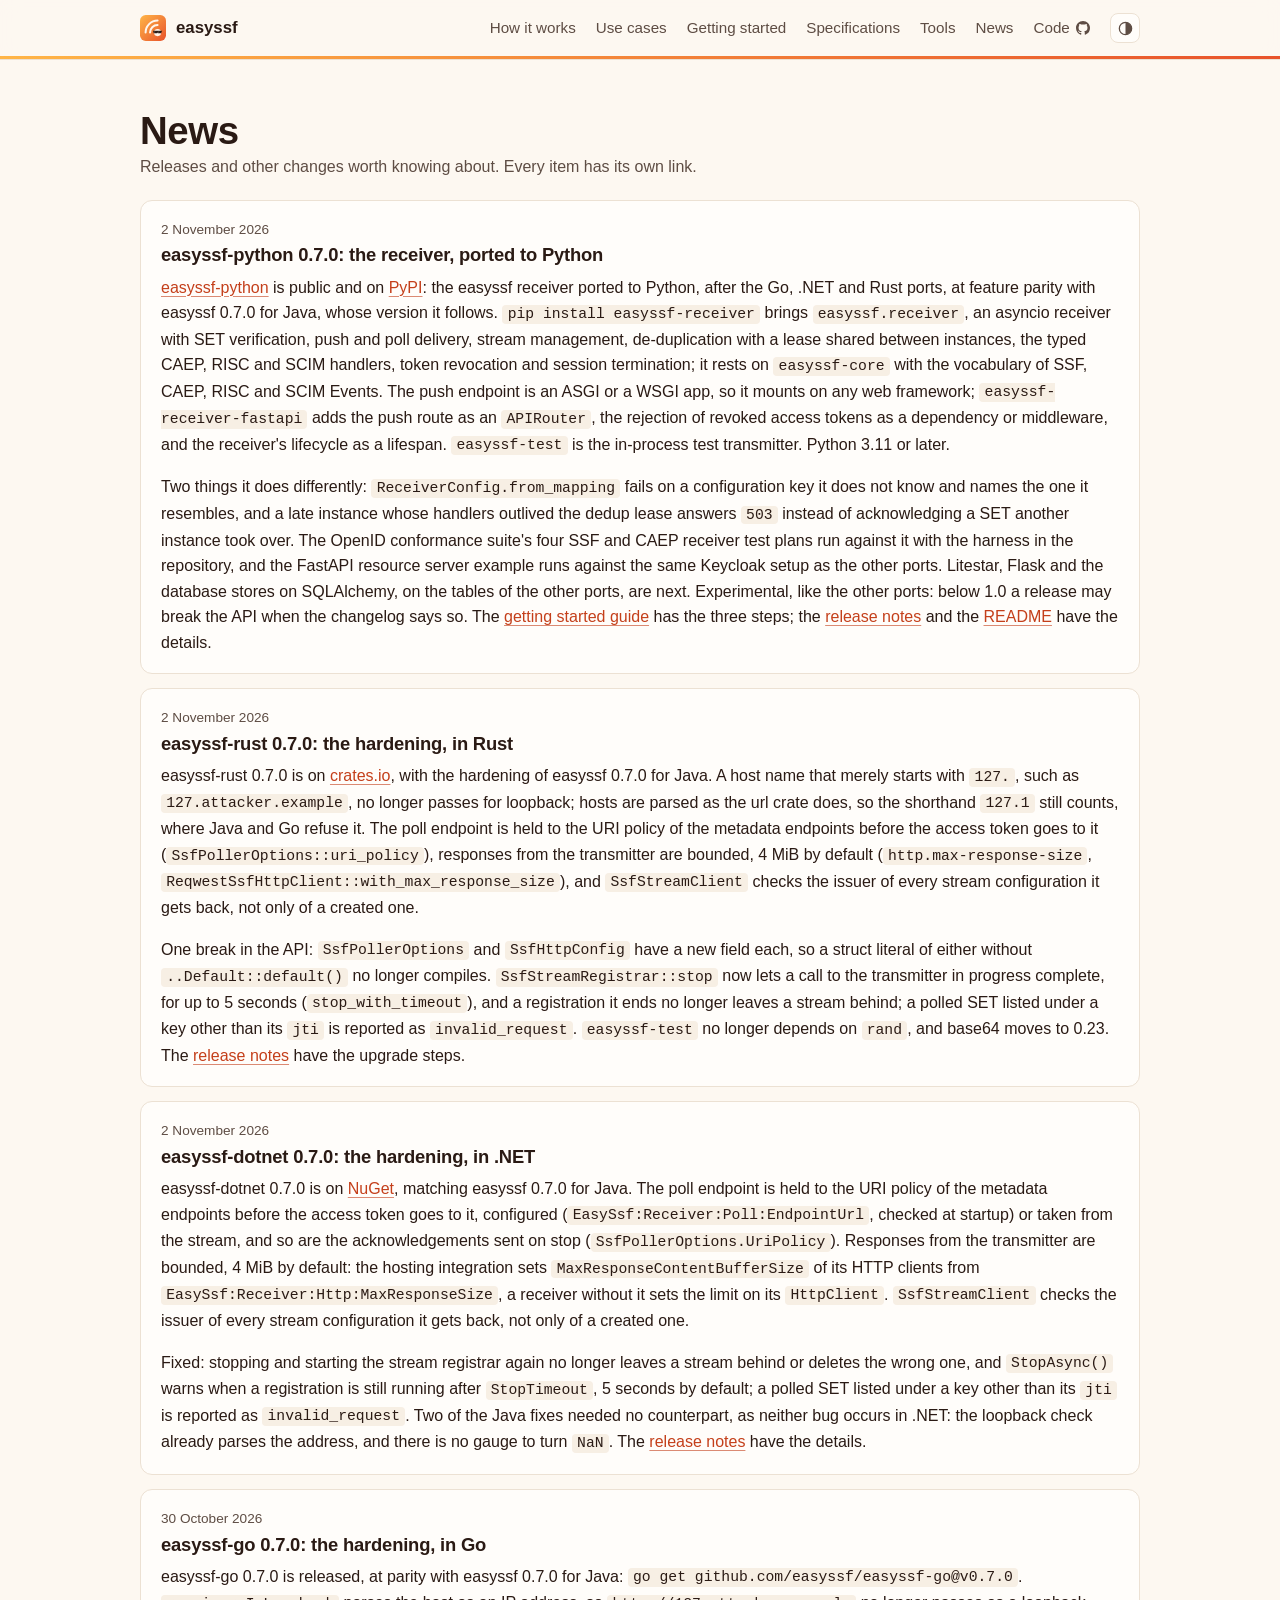
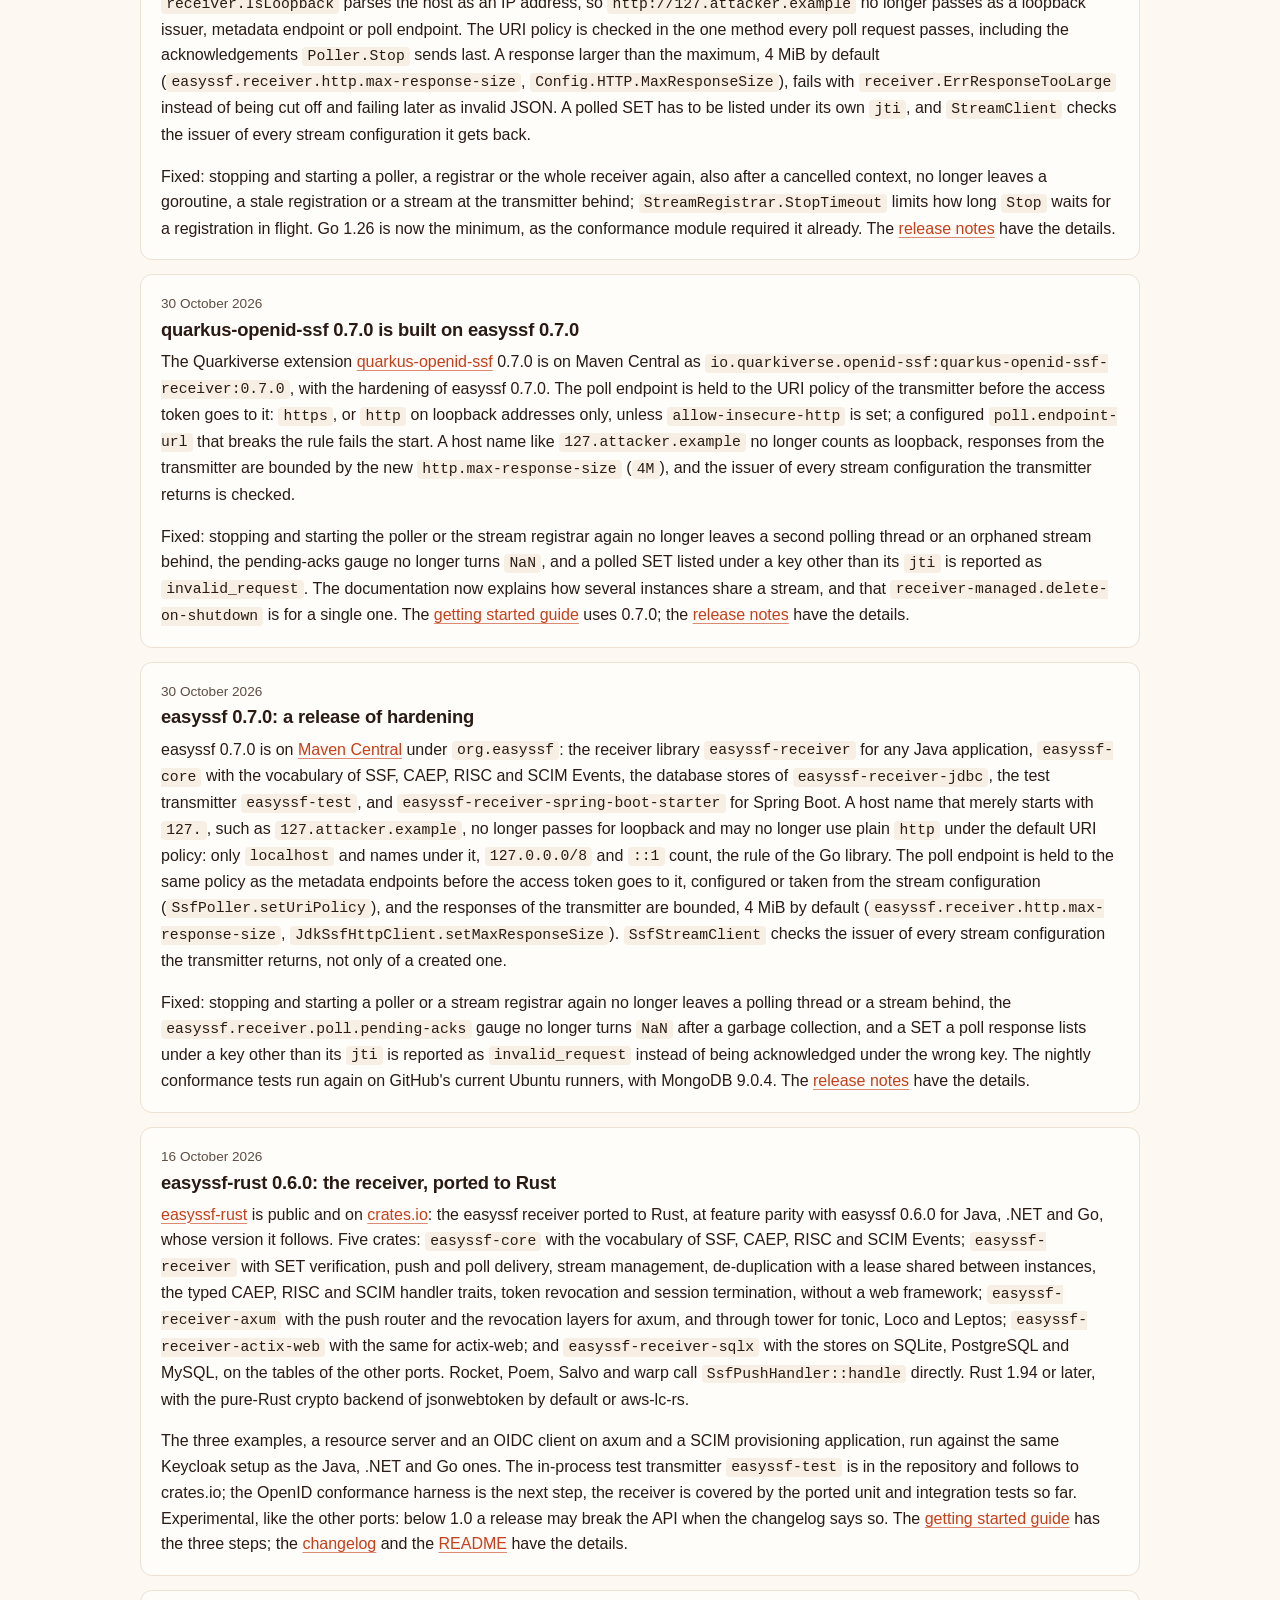
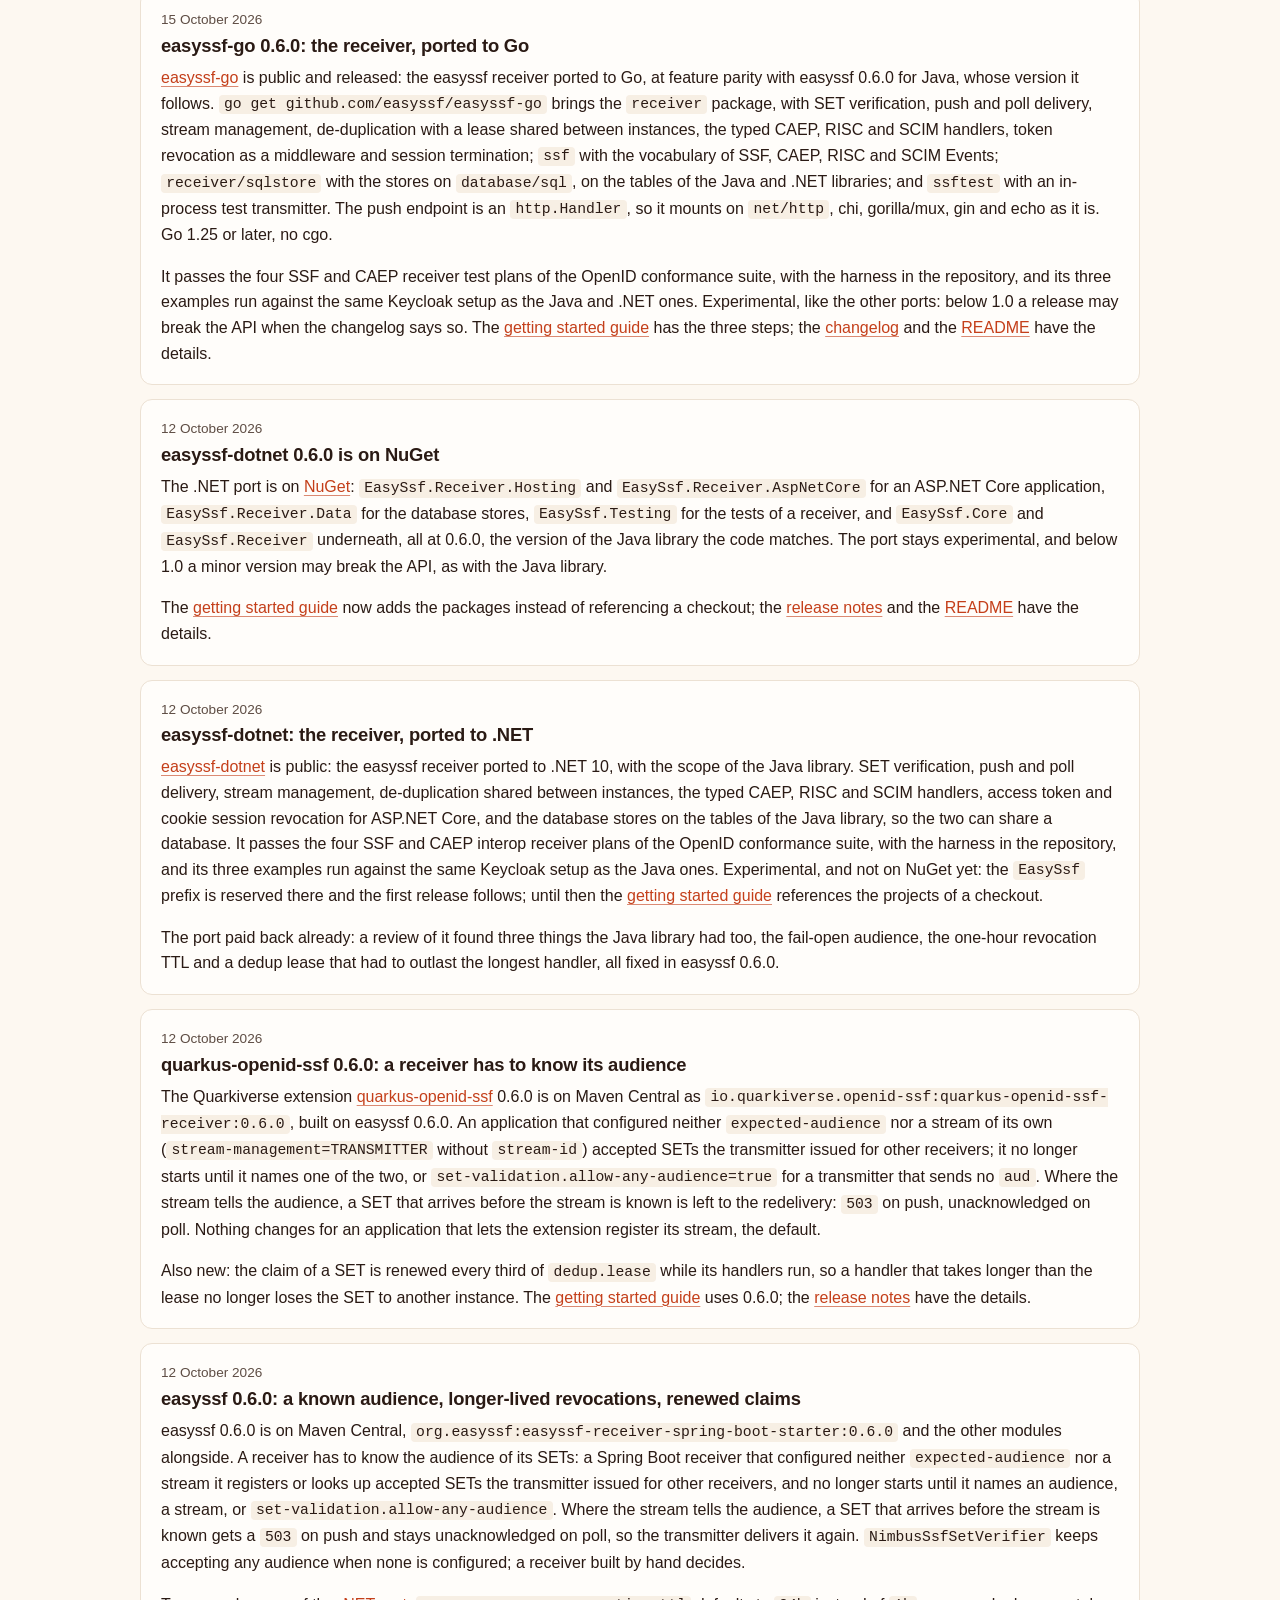
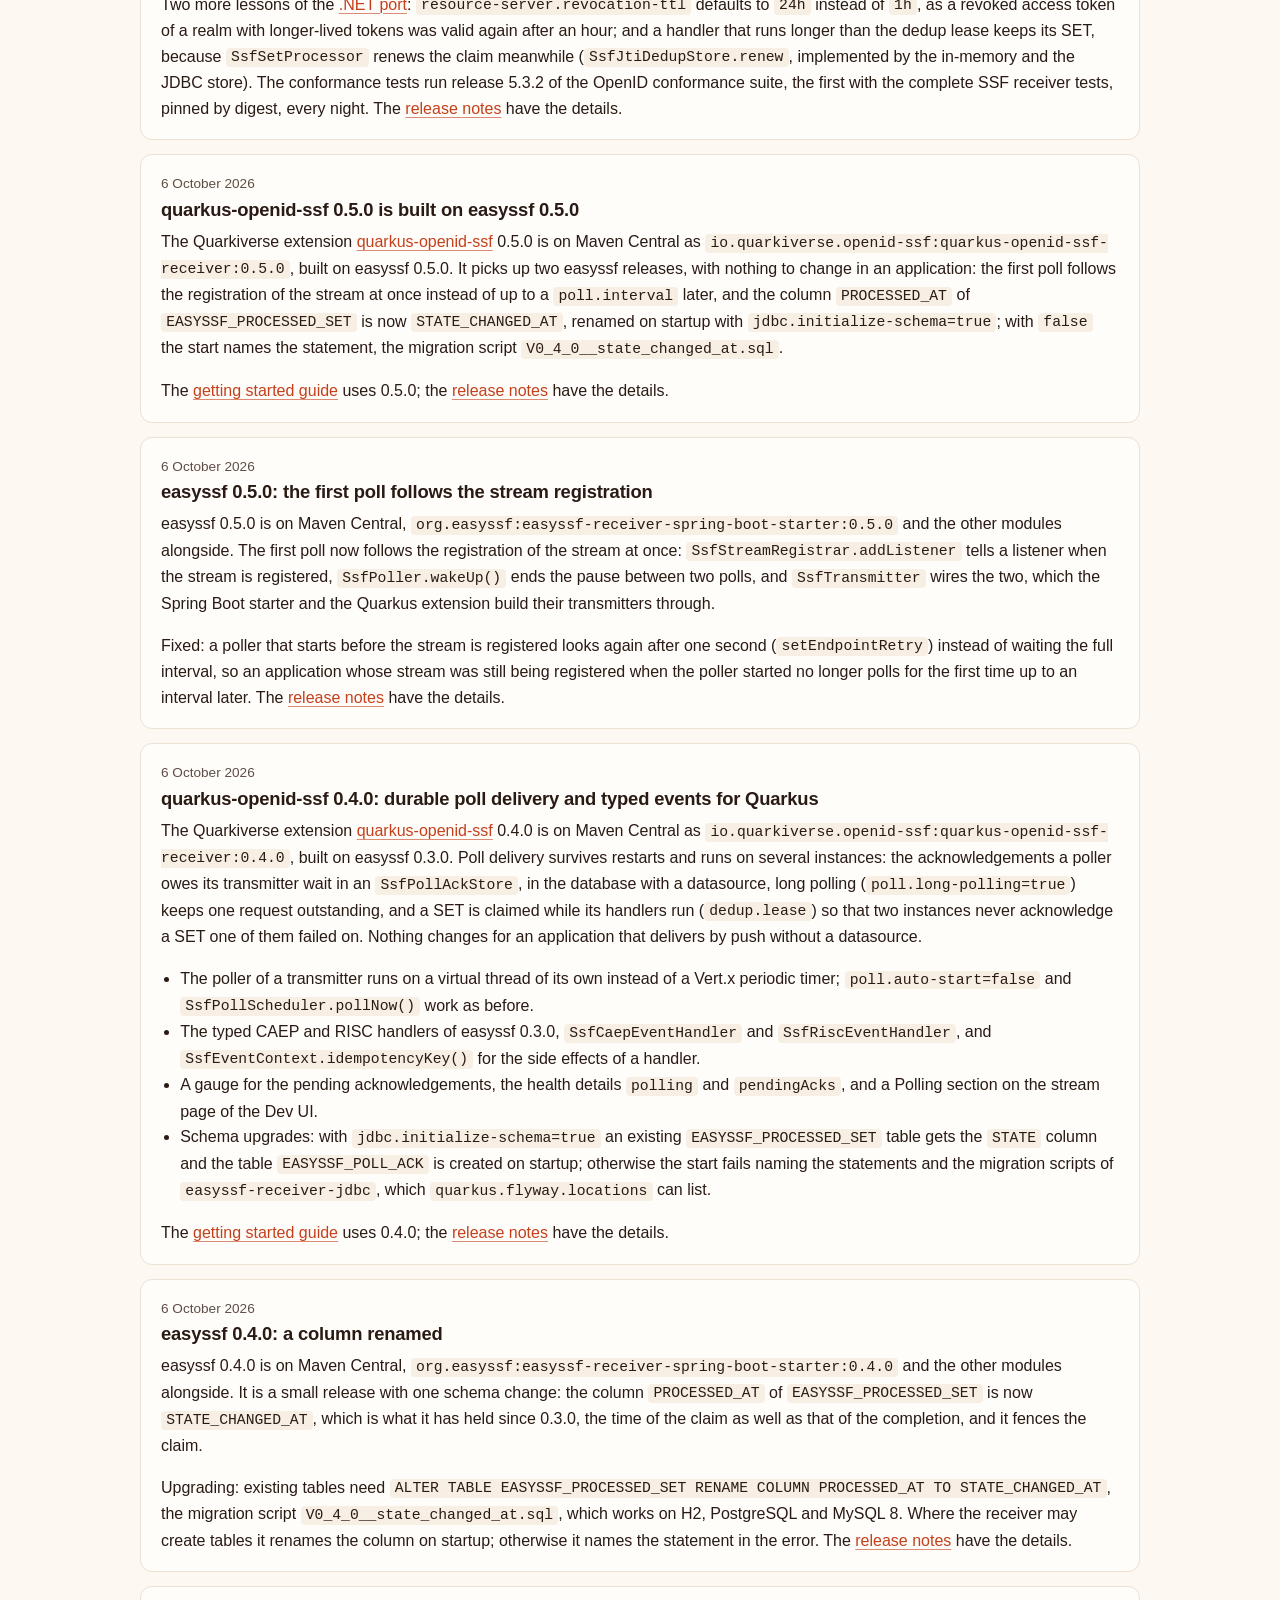
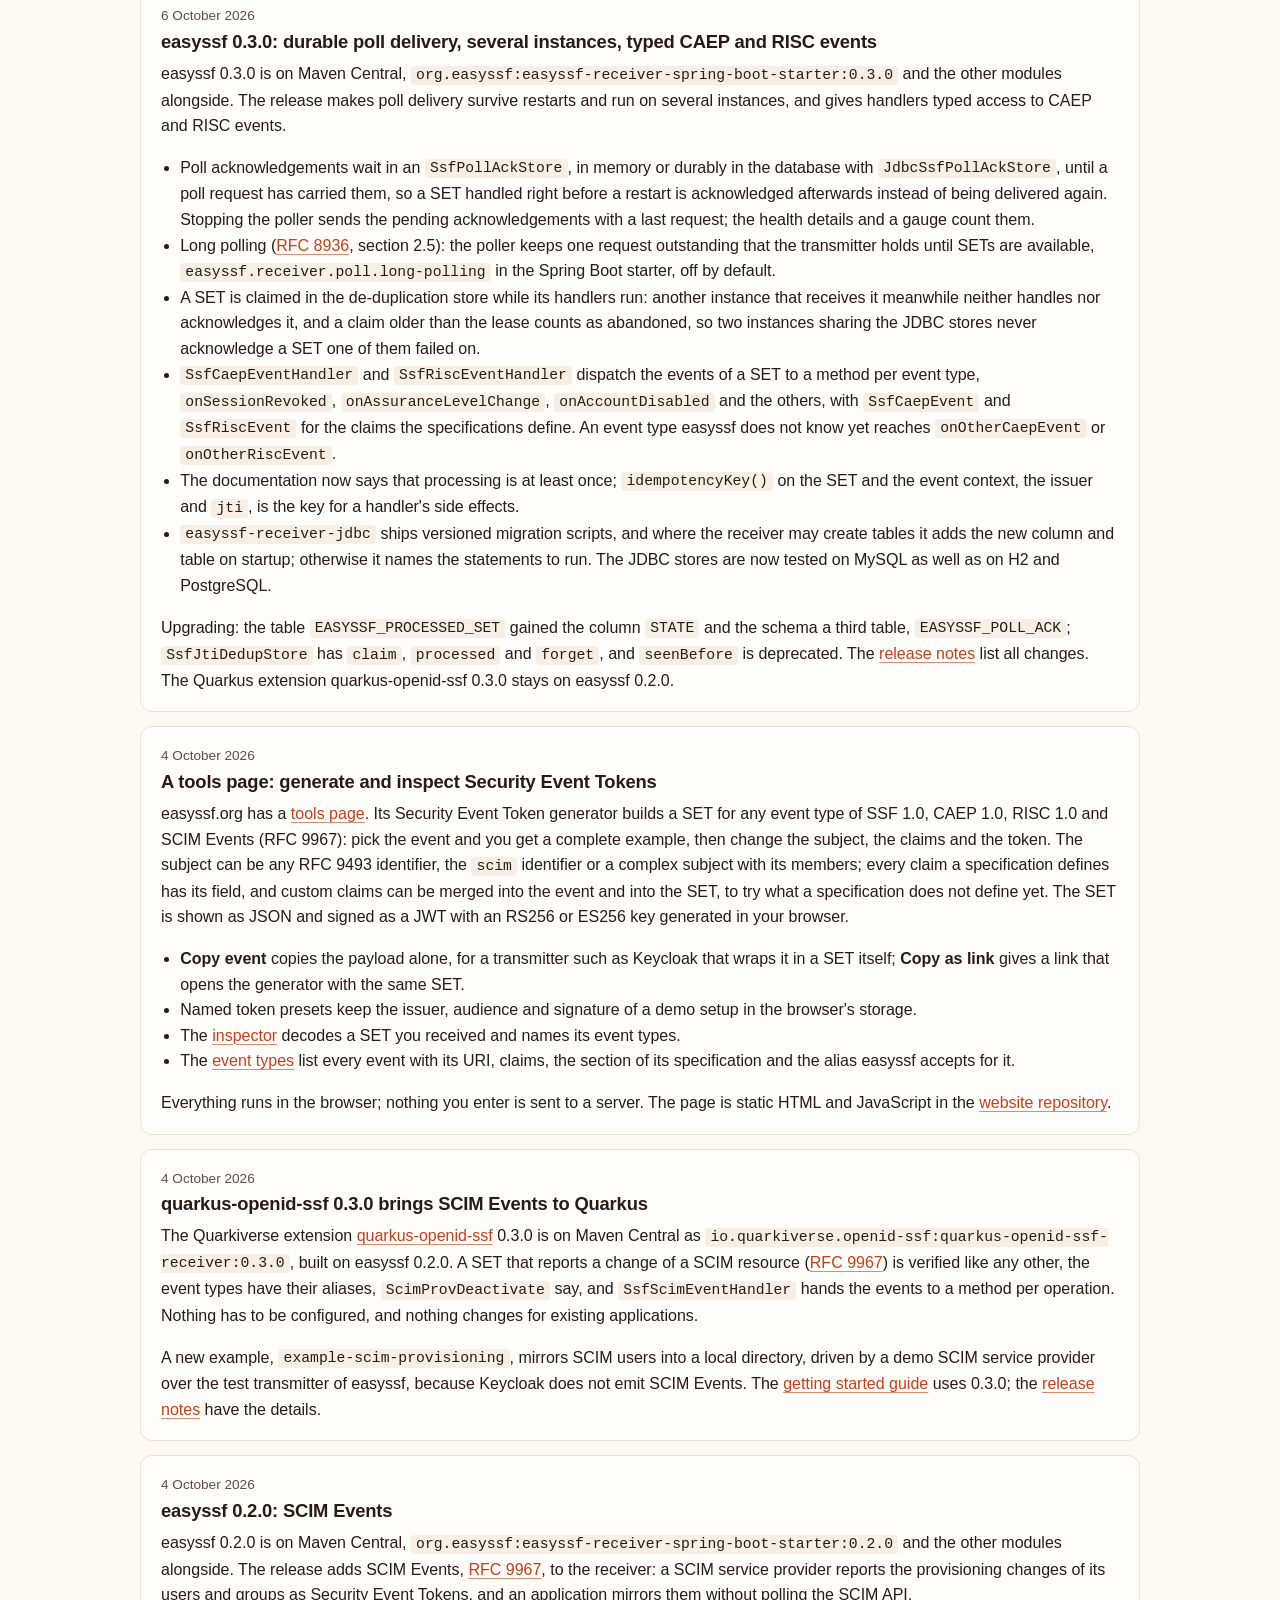
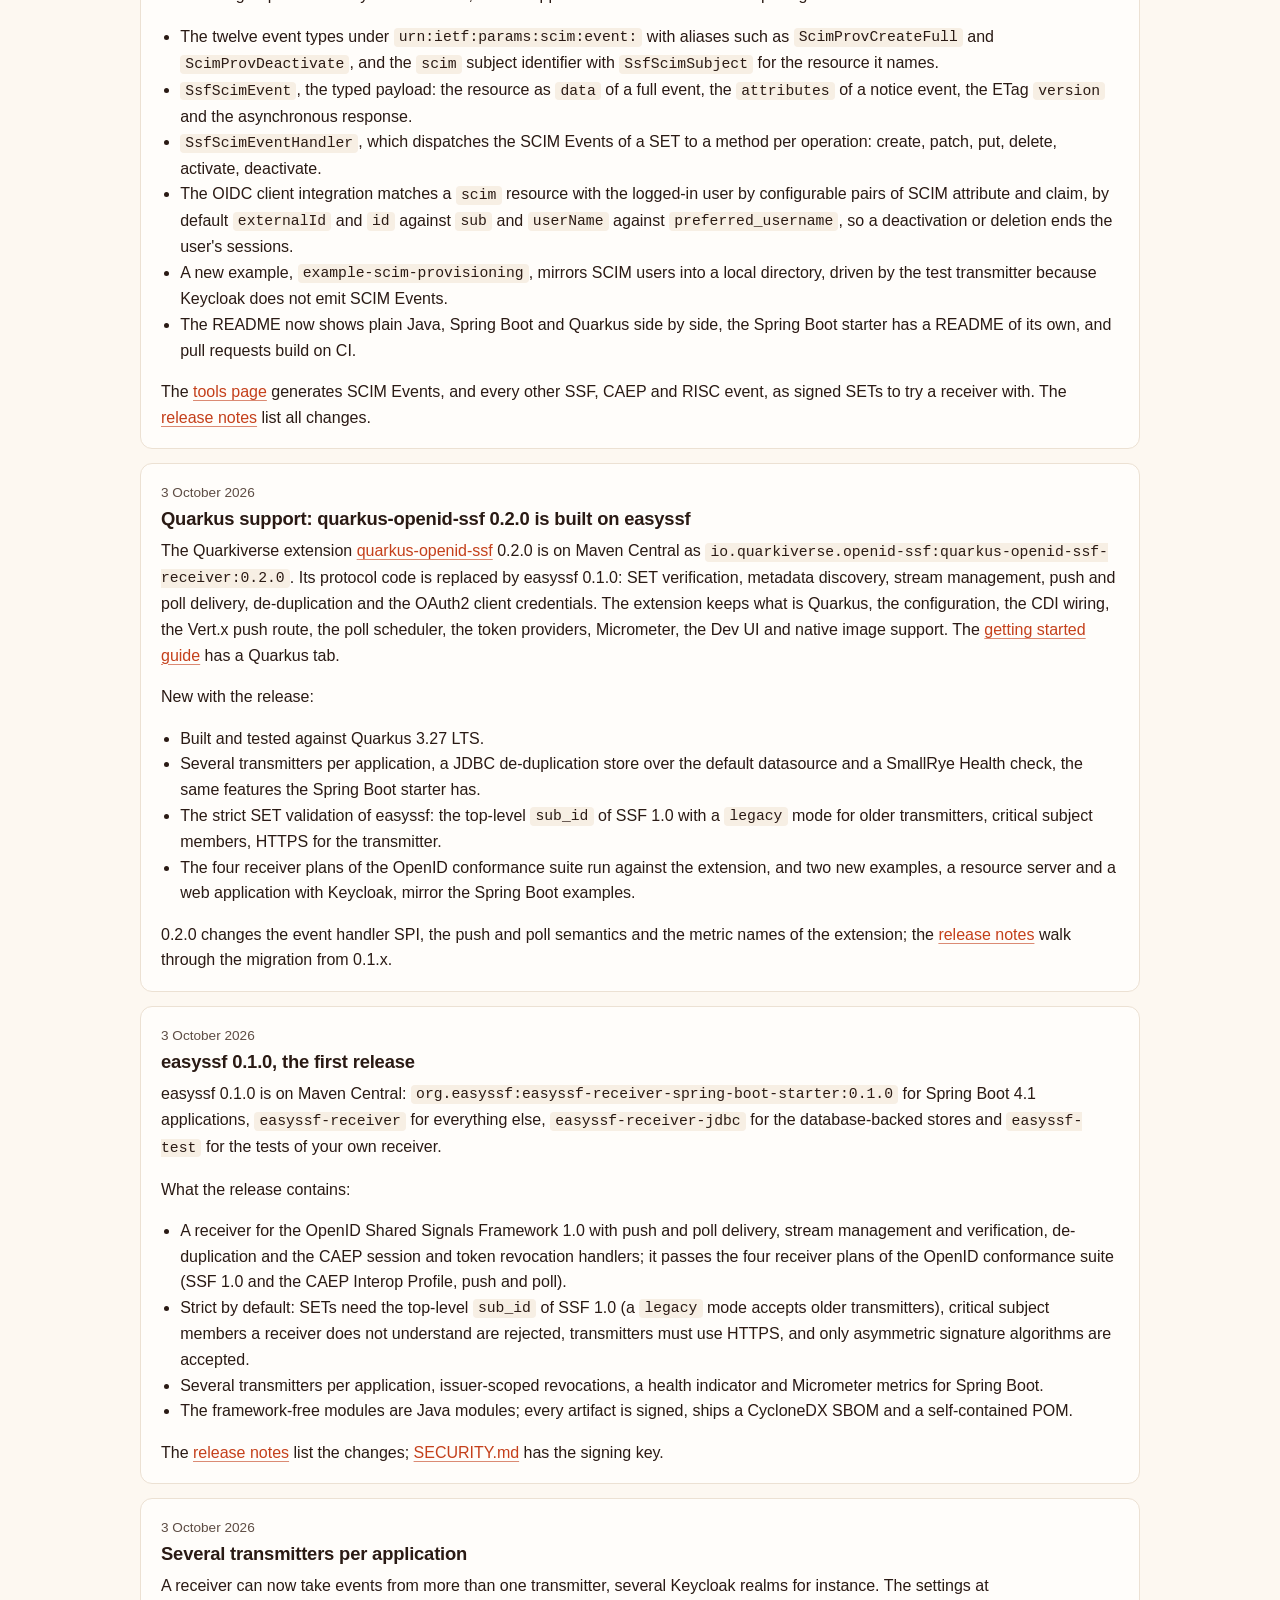
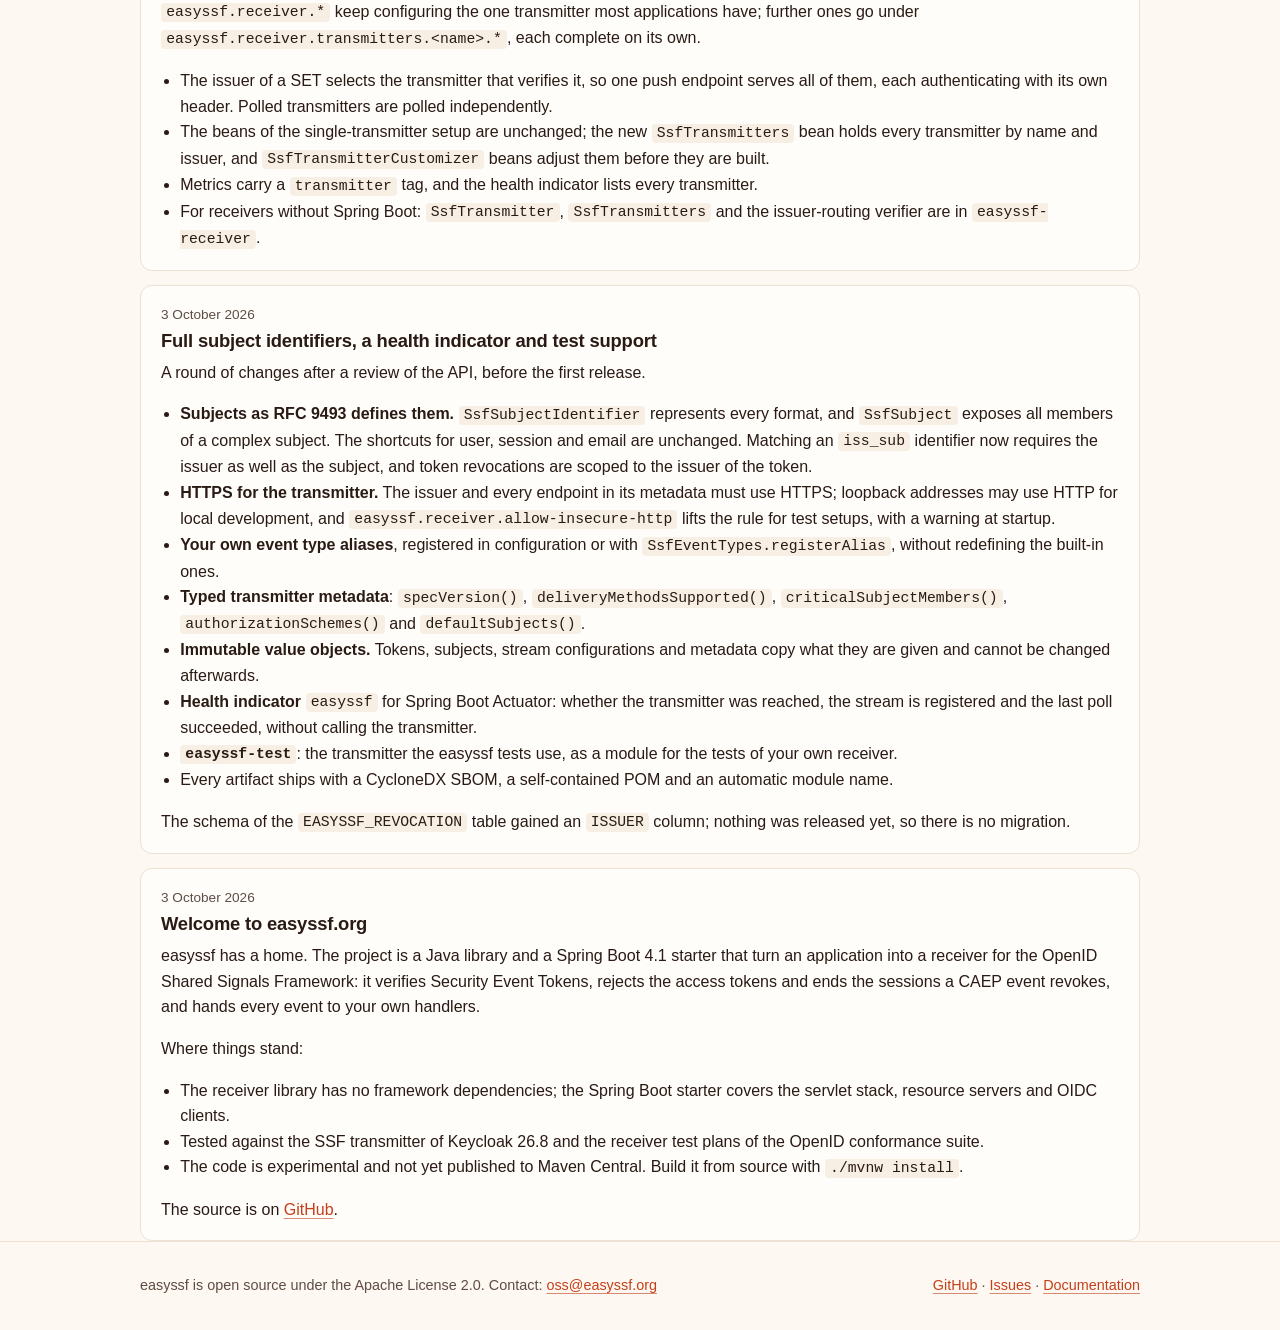
==== commit 0e18a486: "Announce easyssf-python 0.7.0 Add the news entry, a Python tab to getting started with Python syntax" ====
--- a/news.html
+++ b/news.html
@@ -4,7 +4,7 @@
 <meta charset="utf-8">
 <meta name="viewport" content="width=device-width, initial-scale=1, viewport-fit=cover">
 <title>News · easyssf</title>
-<meta name="description" content="Releases and other news of easyssf, the Shared Signals Framework library for Java, .NET, Go and Rust.">
+<meta name="description" content="Releases and other news of easyssf, the Shared Signals Framework library for Java, .NET, Go, Rust and Python.">
 <link rel="icon" href="easyssf-icon.svg" type="image/svg+xml">
 <link rel="apple-touch-icon" href="apple-touch-icon.png">
 <link rel="canonical" href="https://easyssf.org/news.html">
@@ -13,7 +13,7 @@
 <meta name="theme-color" content="#171210" media="(prefers-color-scheme: dark)">
 <meta property="og:site_name" content="easyssf">
 <meta property="og:title" content="News · easyssf">
-<meta property="og:description" content="Releases and other news of easyssf, the Shared Signals Framework library for Java, .NET, Go and Rust.">
+<meta property="og:description" content="Releases and other news of easyssf, the Shared Signals Framework library for Java, .NET, Go, Rust and Python.">
 <meta property="og:url" content="https://easyssf.org/news.html">
 <meta property="og:type" content="website">
 <meta property="og:image" content="https://easyssf.org/og-image.png">
@@ -65,9 +65,9 @@
   <div class="wrap">
     <span>easyssf is open source under the Apache License 2.0. Contact: <a href="mailto:oss@easyssf.org">oss@easyssf.org</a></span>
     <span>
-      <a href="https://github.com/easyssf/easyssf">GitHub</a> ·
-      <a href="https://github.com/easyssf/easyssf/issues">Issues</a> ·
-      <a href="https://github.com/easyssf/easyssf#readme">Documentation</a>
+      <a href="https://github.com/easyssf/easyssf-java">GitHub</a> ·
+      <a href="https://github.com/easyssf/easyssf-java/issues">Issues</a> ·
+      <a href="https://github.com/easyssf/easyssf-java#readme">Documentation</a>
     </span>
   </div>
 </footer>
